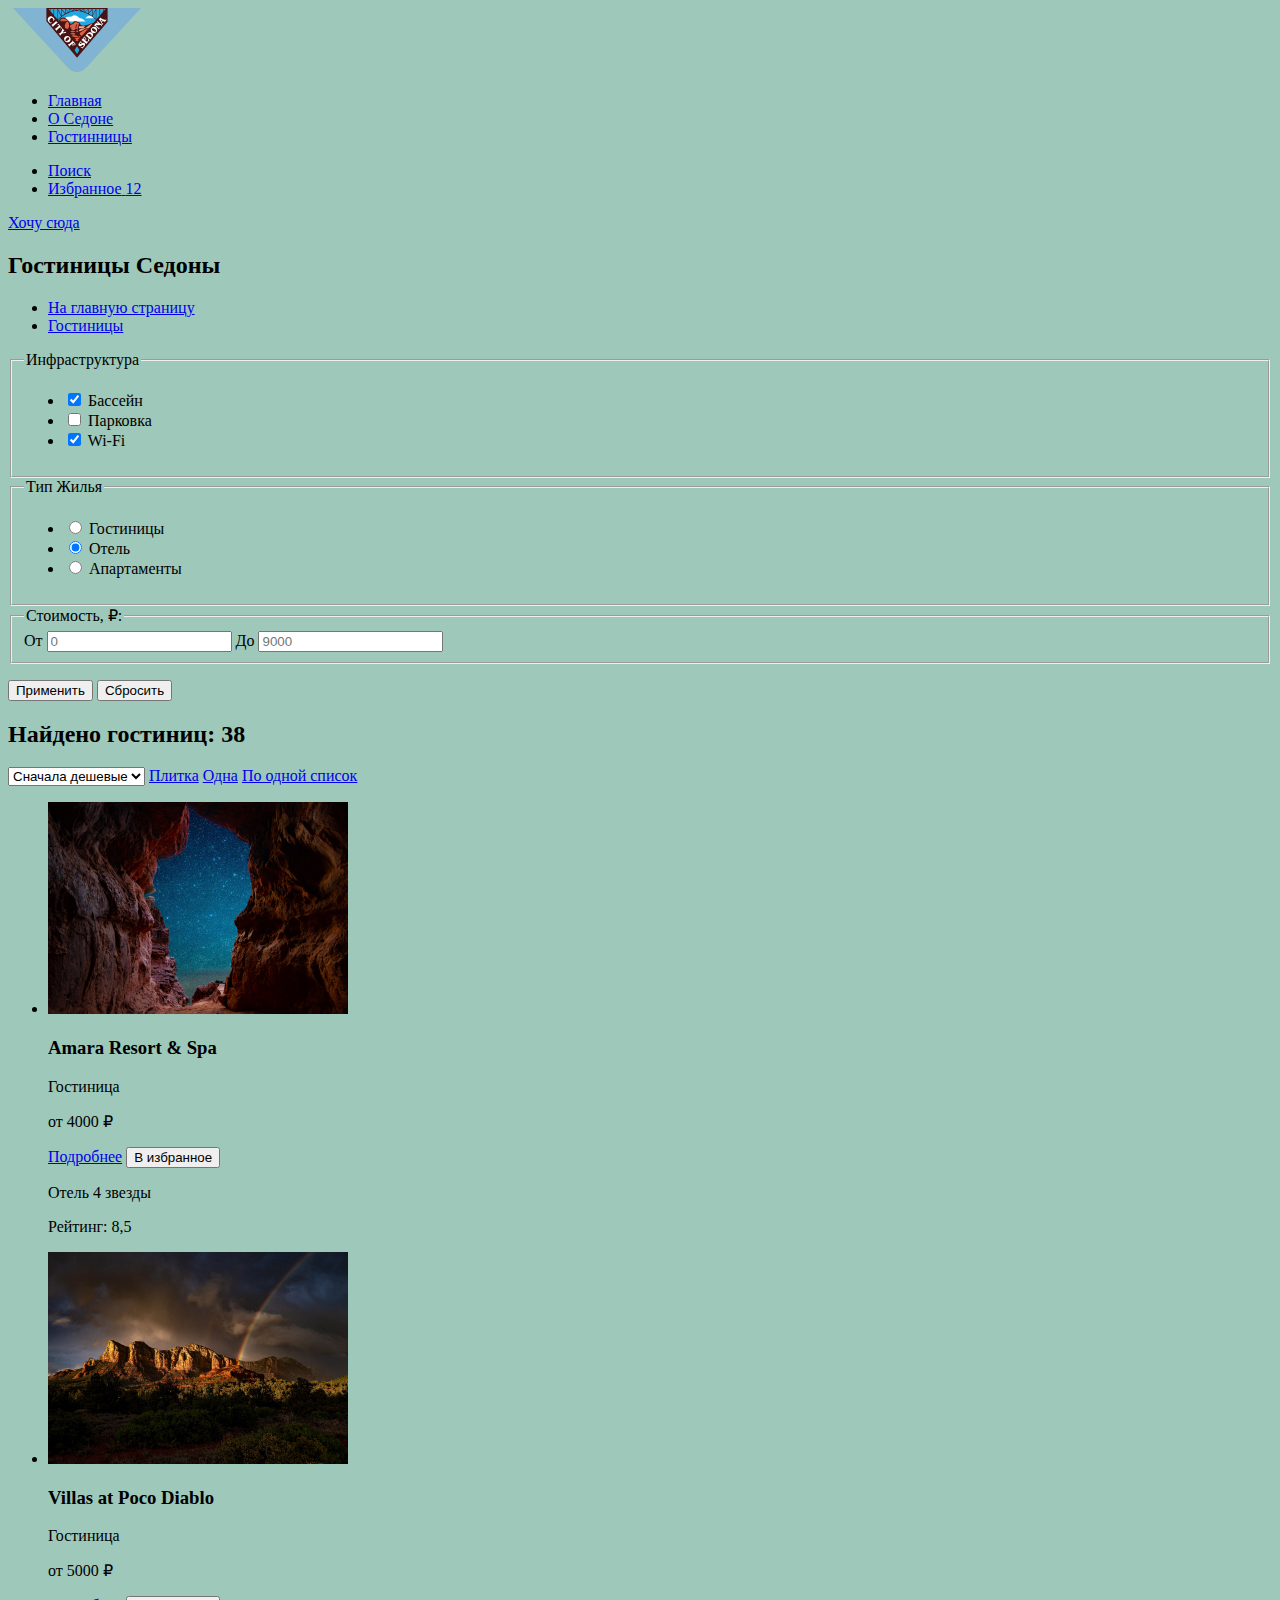
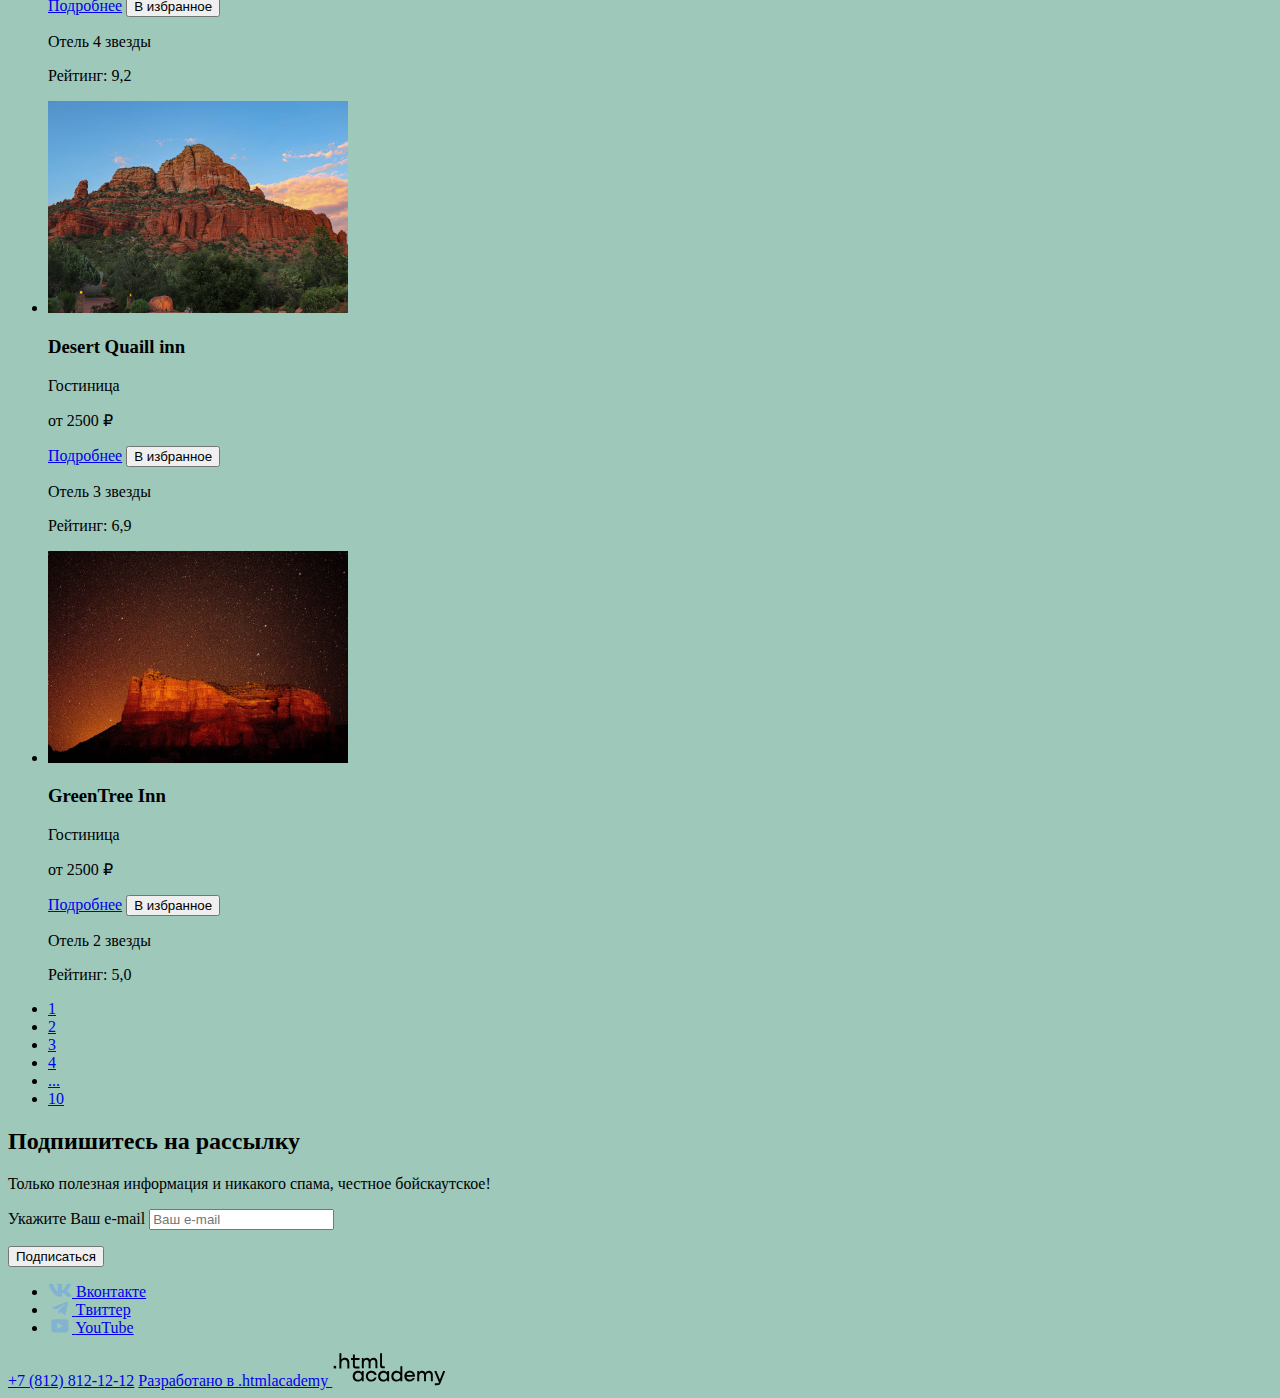
==== catalog.html @ 0ad119b2 "Add files via upload" ====
<!DOCTYPE html>
<html lang="en">
  <head>
    <meta charset="UTF-8">
    <link href="style/style.css" rel="stylesheet">
    <meta name="viewport" content="width=device-width, initial-scale=1.0">
    <title>Catalog</title>
  </head>
  <body>
    <!-- шапка -->
    <header class="page-header" data-test="header">
      <nav class="navigation">
        <a class="navigation-logo" href="index.html" aria-current="page">
          <img class="page-header-logo" src="images for sedona\catalog\logo.svg" width="138" height="64"
            alt="Логотип города Седона.">
        </a>
        <ul class="navigation-list">
          <li class="navigation-item">
            <a class="navigation-link navigation-link-current" href="#">Главная</a>
          </li>
          <li class="navigation-item">
            <a class="navigation-link" href="#">О Седоне</a>
          </li>
          <li class="navigation-item">
            <a class="navigation-link" href="#">Гостинницы</a>
          </li>
        </ul>
        <ul class="navigation-user">
          <li class="navigation-user-item">
            <a class="navigation-user-link navigation-user-link-search" href="#">
              <span class="visually-hidden">Поиск</span>
            </a>
          </li>
          <li class="navigation-user-item">
            <a class="navigation-user-link navigation-user-link-favorite" href="#">
              <span class="visually-hidden">Избранное</span>
              <span class="notification-number">12</span>
            </a>
          </li>
        </ul>
      </nav>
      <a class="header-button" href="#search">Хочу сюда</a>
    </header>
    <!-- основной контент -->
    <main>
      <!-- <section class="hotels-filter" data-test="hotels-filter"> -->
      <h2 class="inner-title">Гостиницы Седоны</h1>
        <ul class="breadcrumbs-list">
          <li class="breadcrumbs-item">
            <a class="breadcrumbs-link" href="index.html">На главную страницу</a>
          </li>
          <li>
            <a class="breadcrumbs-item" href="#">Гостиницы</a>
          </li>
        </ul>

        <fieldset class="hotels-filter-group">
          <legend class="hotels-filter-title">Инфраструктура</legend>
          <ul class="hotels-filter-list">
            <li class="hotels-filter-item">
              <label class="control">
                <input class="control-input" type="checkbox" name="infrastructure-inner" checked>

                Бассейн
              </label>
            </li>
            <li class="hotels-filter-item">
              <label class="control">
                <input class="control-input" type="checkbox" name="pool-inner" сhecked>

                Парковка
              </label>
            </li>
            <li class="hotels-filter-item">
              <label class="control">
                <input class="control-input" type="checkbox" name="parking-inner" checked>
                Wi-Fi
            </li>
          </ul>
        </fieldset>

        <fieldset class="housing-filter-group">
          <legend class="housing-filter-title">Тип Жилья</legend>
          <ul class="housing-filter-list">
            <li class="housing-filter-item">
              <label class="control">
                <input class="control-input" type="radio" name="product-group" value="0">

                Гостиницы
              </label>
            </li>
            <li class="housing-filter-item">
              <label class="control">
                <input class="control-input" type="radio" name="product-group" value="0" checked>

                Отель
              </label>
            </li>
            <li class="housing-filter-item">
              <label class="control">
                <input class="control-input" type="radio" name="product-group" value="0">

                Апартаменты
              </label>
            </li>
          </ul>
        </fieldset>
        <fieldset class="price-filter-group">
          <legend class="price-filter-title">Стоимость, ₽:</legend>
          <label class="visually-hidden" for="for-user">От</label>
          <input type="text" id="from-price" name="from-price" placeholder="0">
          <label class="visually-hidden" for="for-user">До</label>
          <input type="text" id="before-price" name="befpre-price" placeholder="9000">
        </fieldset>
        </p>
        <button class="subscribe-button" type="submit">Применить</button>
        <button class="subscribe-button" type="submit">Сбросить</button>
        </section>

        <section class="catalog" data-test="catalog">
          <h2 class="catalog-title">Найдено гостиниц: 38</h2>
          <form>
            <label for="catalog-select"></label>
            <select class="catalog-select" id="catalog-select">
              <option value="0">Сначала дешевые</option>
              <option value="0">Дорогие</option>
              <option value="0">Популярное</option>
            </select>
            <a class="catalog-view catalog-view-selected" href="#">Плитка</a>
            <a class="catalog-view catalog-view-selected" href="#">Одна</a>
            <a class="catalog-view catalog-view-selected" href="#">По одной список</a>
          </form>
          <ul class="catalog-list">
            <li class="catalog-item">
              <img class="catalog-card-amara-img" width="300" height="212" src="images for sedona\catalog\hotel-1.jpg"
                alt="Гостиницы Амара Резорт и Спа">
              <h3 class="catalog-title-link" href="#">Amara Resort & Spa</h3>
              <p class="catalog-description">Гостиницa</p>
              <p>от 4000 ₽</p>
              <a class="more-details" href="#">Подробнее</a>
              <button class="favorites">В избранное</button>
            </li>
            <p class="four-stars">
              <span class="visually-hidden">Отель 4 звезды</span>
            </p>
            <p>Рейтинг: 8,5</p>
          </ul>
        </section>

        <ul class="catalog-list">
          <li class="catalog-item">
            <img class="catalog-card-amara-img" width="300" height="212" src="images for sedona\catalog\hotel-2.jpg"
              alt="Гостиницa Вилла Поко Диабло">
            <h3 class="catalog-title-link" href="#">Villas at Poco Diablo</h3>
            <p class="catalog-description">Гостиницa</p>
            <p>от 5000 ₽</p>
            <a class="more-details" href="#">Подробнее</a>
            <button class="favorites">В избранное</button>
          </li>
          <p class="four-stars">
            <span class="visually-hidden">Отель 4 звезды</span>
          </p>
          <p>Рейтинг: 9,2</p>
        </ul>

        <ul class="catalog-list">
          <li class="catalog-item">
            <img class="catalog-card-amara-img" width="300" height="212" src="images for sedona\catalog\hotel-3.jpg"
              alt="Гостиницa Дэзерт Куал Инн">
            <h3 class="catalog-title-link" href="#">Desert Quaill inn</h3>
            <p class="catalog-description">Гостиницa</p>
            <p>от 2500 ₽</p>
            <a class="more-details" href="#">Подробнее</a>
            <button class="favorites">В избранное</button>
          </li>
          <p class="four-stars">
            <span class="visually-hidden">Отель 3 звезды</span>
          </p>
          <p>Рейтинг: 6,9</p>
        </ul>

        <ul class="catalog-list">
          <li class="catalog-item">
            <img class="catalog-card-amara-img" width="300" height="212" src="images for sedona\catalog\hotel-4.jpg"
              alt="Гостиницa Гринтри Инн">
            <h3 class="catalog-title-link" href="#">GreenTree Inn</h3>
            <p class="catalog-description">Гостиницa</p>
            <p>от 2500 ₽</p>
            <a class="more-details" href="#">Подробнее</a>
            <button class="favorites">В избранное</button>
          </li>
          <p class="four-stars">
            <span class="visually-hidden">Отель 2 звезды</span>
          </p>
          <p>Рейтинг: 5,0</p>
        </ul>
        <!-- пагинация -->
        <ul class="pagination" data-test="pagination">
          <li class="pagination-item">
            <a class="pagination-link pagination-current" href="#">1</a>
          </li>
          <li class="pagination-item">
            <a class="pagination-link" href="#">2</a>
          </li>
          <li class="pagination-item">
            <a class="pagination-link" href="#">3</a>
          </li>
          <li class="pagination-item">
            <a class="pagination-link" href="#">4</a>
          </li>
          <li class="pagination-item">
            <a class="pagination-link" href="#">...</a>
          </li>
          <li class="pagination-item">
            <a class="pagination-link" href="#">10</a>
          </li>
        </ul>
        </section>

        <section class="subscribe" data-test="subscribe">
          <h2 class="subscribe-title">Подпишитесь на рассылку</h2>
          <p class="subscribe-description">Только полезная информация и никакого спама,
            честное бойскаутское!</p>
          <form class="subscribe-form" action="https://htmlacademy.ru/" method="post">
            <p class="subscribe-form-name">
              <label class="visually-hidden" for="for-user">Укажите Ваш e-mail</label>
              <input type="text" id="user-email" name="user-email" placeholder="Ваш e-mail">
            </p>
            <button class="subscribe-button" type="submit">Подписаться</button>
          </form>
        </section>

    </main>
    <!-- футер подвал -->
    <footer class="page-footer" data-test="footer">
      <ul class="footer-social-list">
        <li class="footer-social-item">
          <a class="footer-social-link" href="https://vk.com/htmlacademy">
            <img class="footer-logo-link-vk" src="images for sedona\catalog\vk.svg" width="24" height="14"
              alt="логотип Вконтакте">
            <span class="visually-hidden">Вконтакте</span>
          </a>
        </li>
        <li class="footer-social-item">
          <a class="footer-social-link" href="https://twitter.com/htmlacademy">
            <img class="footer-logo-link-twitter" src="images for sedona\catalog\twitter.svg" width="24" height="14"
              alt="Логитип Твиттер">
            <span class="visually-hidden">Tвиттер</span>
          </a>
        </li>
        <li class="footer-social-item">
          <a class="footer-social-link" href="https://www.youtube.com/channel/UChUxTMjJGo-JDRY8pNTGL2g">
            <img class="footer-logo-link-youtube" src="images for sedona\catalog\youtube.svg" width="24" height="14"
              alt="Логотип Youtube">
            <span class="visually-hidden">YouTube</span>
          </a>
        </li>
      </ul>
      <a class="footer-phone" href="tel:+78128121212">+7 (812) 812-12-12</a>
      <a class="copyright" href="https://htmlacademy.ru/">Разработано в .htmlacademy
        <img class="footer-logo-link-academy" src="images for sedona\HTML Academy.svg" width="115" height="33"
          alt="Лого html Academy">
      </a>
    </footer>

  </body>

</html>
---- style/style.css ----
.hero-main-picture {
  background-image: url("../images for sedona/welcome.jpg");
  width: 1200px;
  height: 485px;

}

 /* .hero-logo {
  top: -100px;
  right: 200px;
} */

body {
   background-color: rgb(157, 200, 186);
}
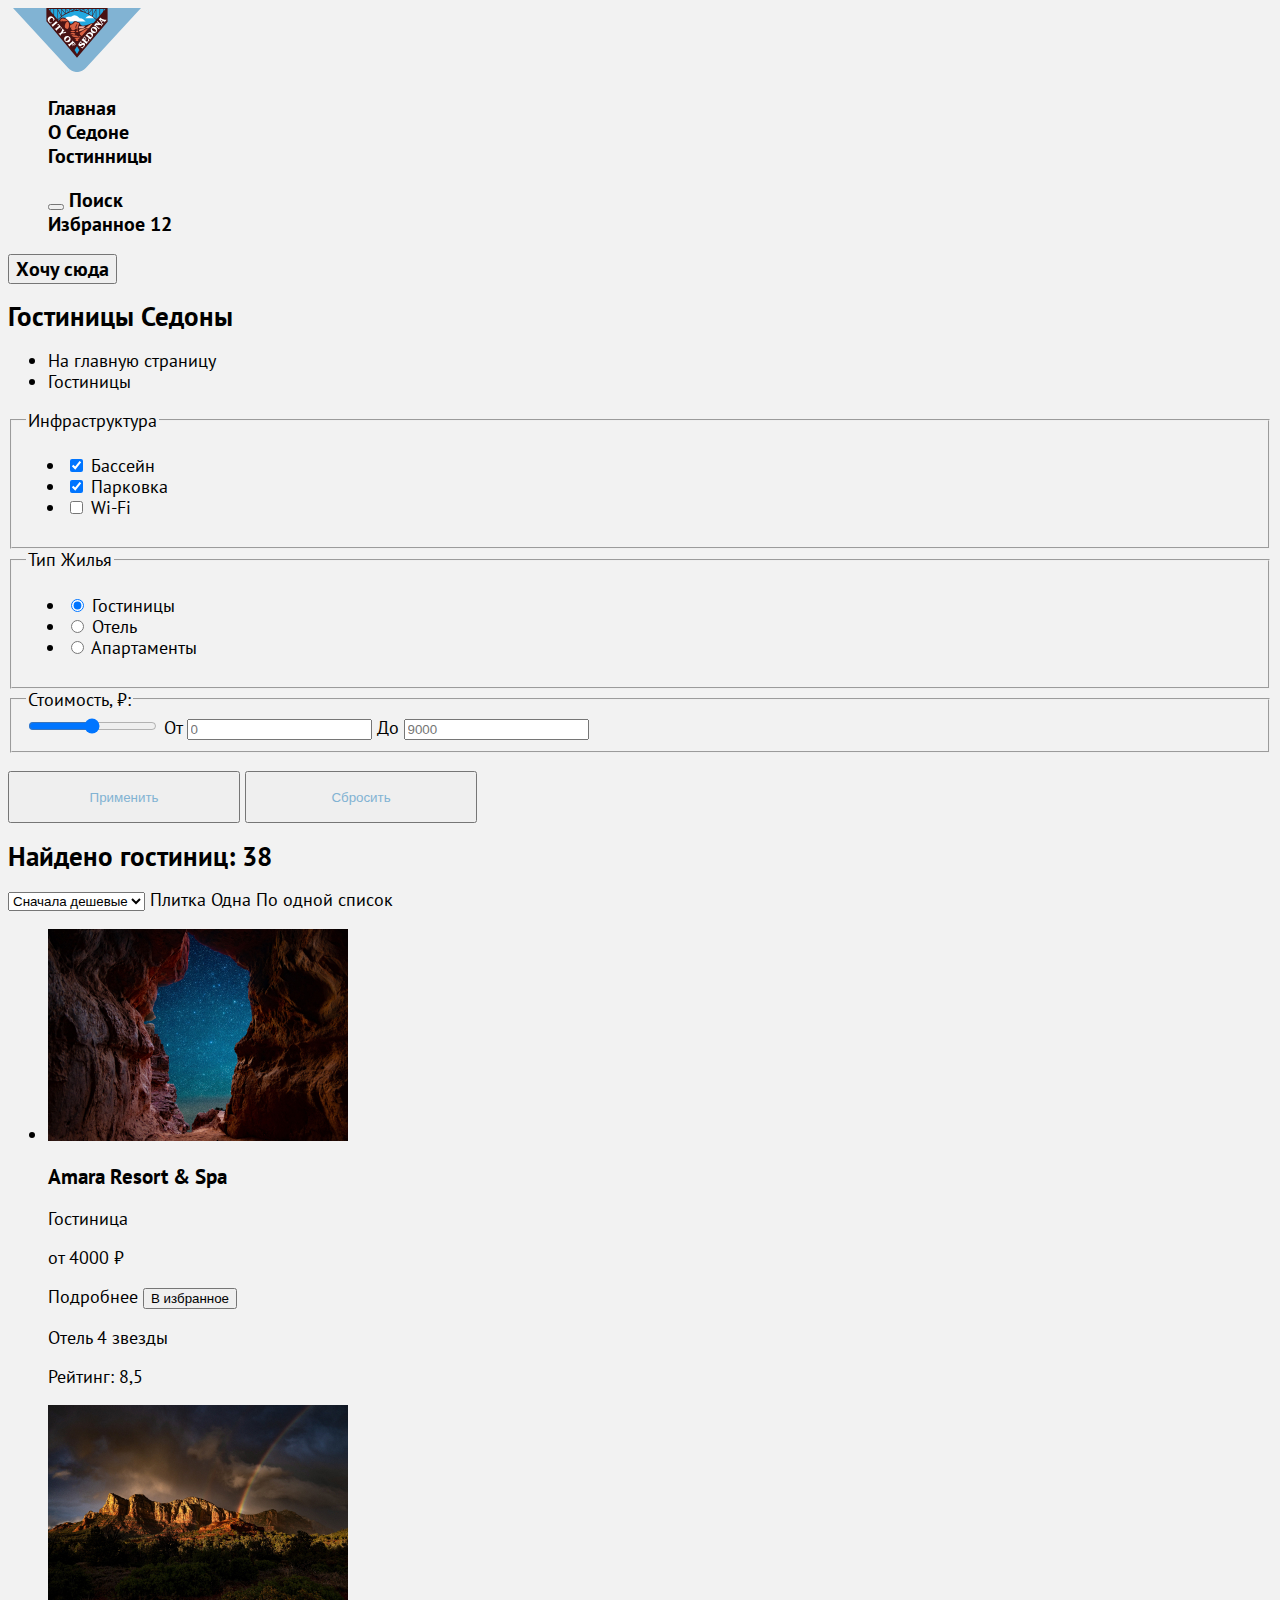
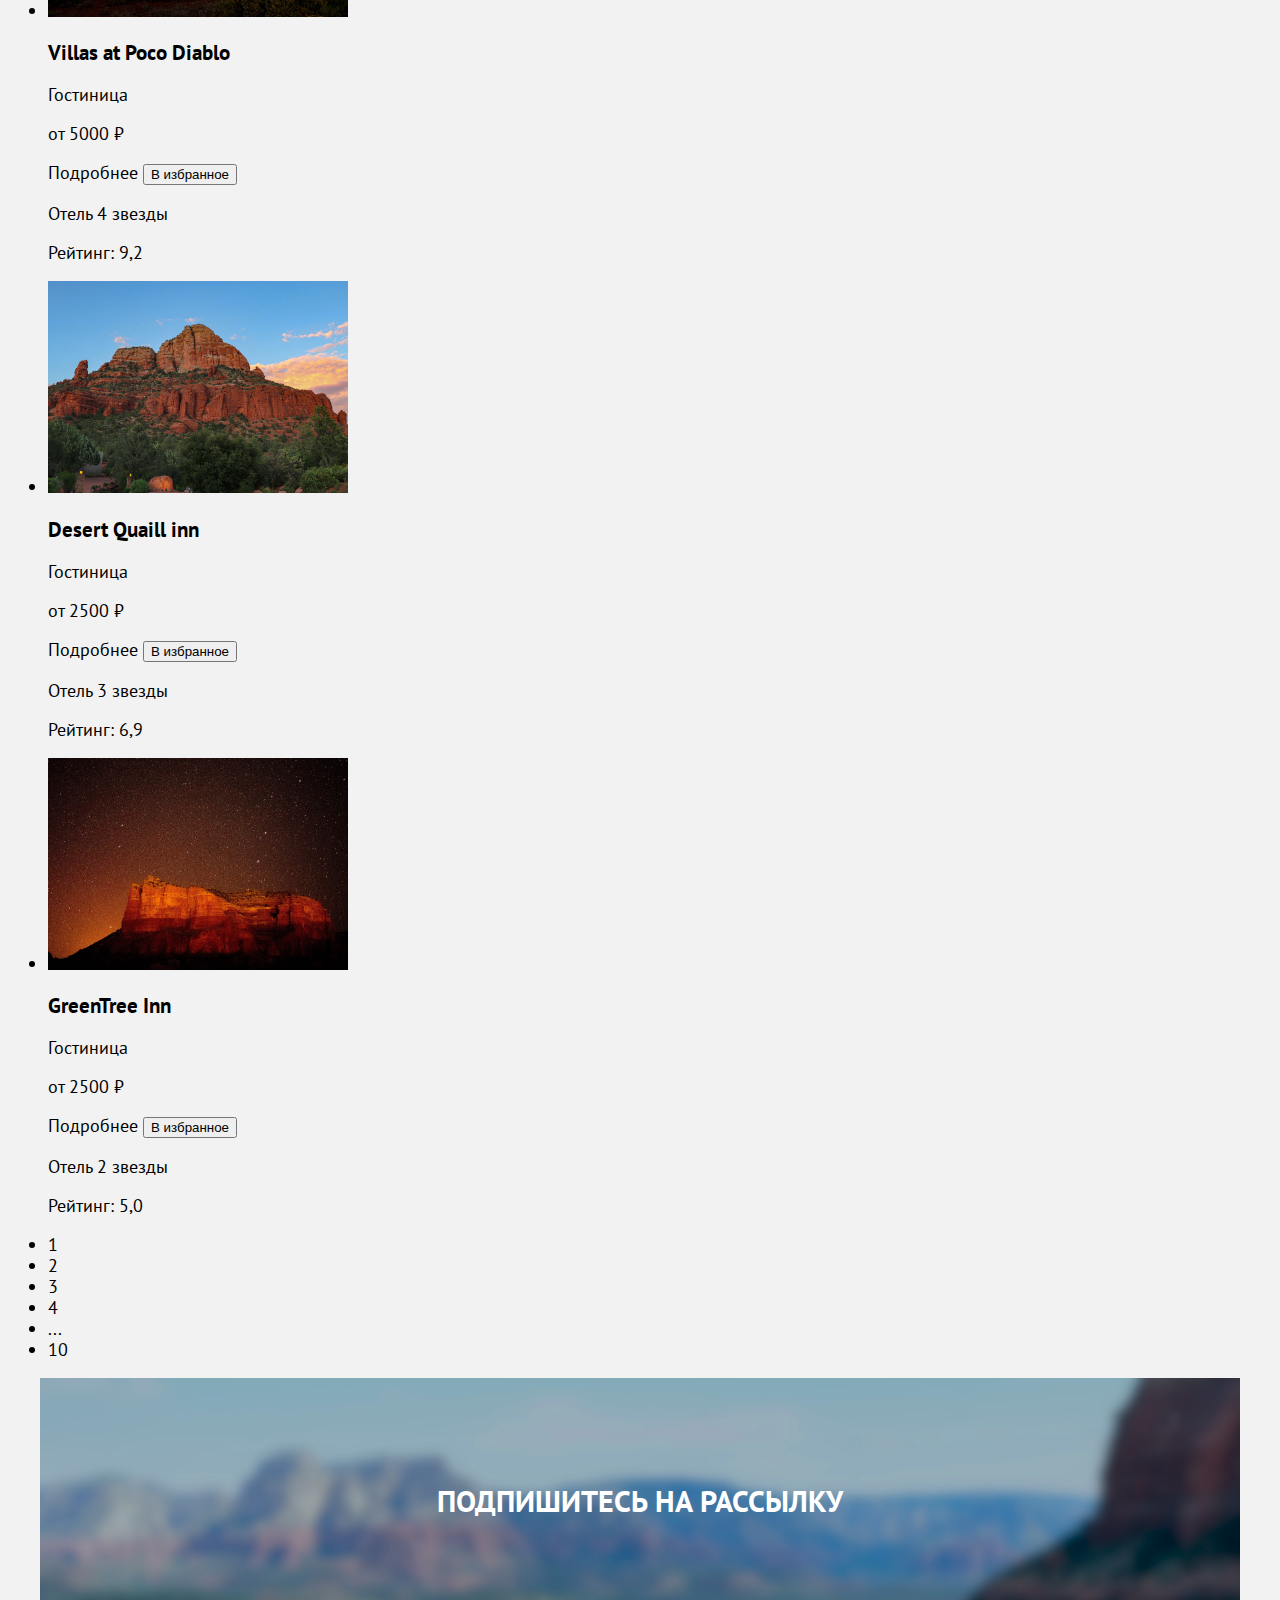
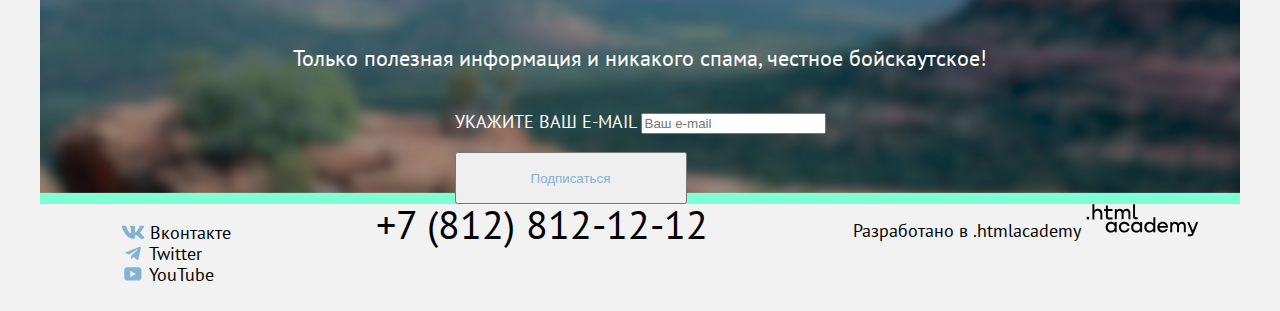
==== commit e16ac728: "add normalize\исправляет названия изображений" ====
--- a/catalog.html
+++ b/catalog.html
@@ -11,7 +11,7 @@
     <header class="page-header" data-test="header">
       <nav class="navigation">
         <a class="navigation-logo" href="index.html" aria-current="page">
-          <img class="page-header-logo" src="images for sedona\catalog\logo.svg" width="138" height="64"
+          <img class="page-header-logo" src="images\catalog\logo.svg" width="138" height="64"
             alt="Логотип города Седона.">
         </a>
         <ul class="navigation-list">
@@ -27,7 +27,7 @@
         </ul>
         <ul class="navigation-user">
           <li class="navigation-user-item">
-            <a class="navigation-user-link navigation-user-link-search" href="#">
+            <button class="navigation-user-link navigation-user-link-search" href="#"></button>
               <span class="visually-hidden">Поиск</span>
             </a>
           </li>
@@ -39,7 +39,7 @@
           </li>
         </ul>
       </nav>
-      <a class="header-button" href="#search">Хочу сюда</a>
+      <button class="header-button" href="#search">Хочу сюда</button>
     </header>
     <!-- основной контент -->
     <main>
@@ -66,14 +66,14 @@
             </li>
             <li class="hotels-filter-item">
               <label class="control">
-                <input class="control-input" type="checkbox" name="pool-inner" сhecked>
+                <input class="control-input" type="checkbox" name="pool-inner" checked>
 
                 Парковка
               </label>
             </li>
             <li class="hotels-filter-item">
               <label class="control">
-                <input class="control-input" type="checkbox" name="parking-inner" checked>
+                <input class="control-input" type="checkbox" name="parking-inner">
                 Wi-Fi
             </li>
           </ul>
@@ -84,58 +84,60 @@
           <ul class="housing-filter-list">
             <li class="housing-filter-item">
               <label class="control">
-                <input class="control-input" type="radio" name="product-group" value="0">
+                <input class="control-input" type="radio" name="product-group" value="type of housing"checked>
 
                 Гостиницы
               </label>
             </li>
             <li class="housing-filter-item">
               <label class="control">
-                <input class="control-input" type="radio" name="product-group" value="0" checked>
+                <input class="control-input" type="radio" name="product-group" value="inn">
 
                 Отель
               </label>
             </li>
             <li class="housing-filter-item">
               <label class="control">
-                <input class="control-input" type="radio" name="product-group" value="0">
+                <input class="control-input" type="radio" name="product-group" value="hotel">
 
                 Апартаменты
               </label>
             </li>
           </ul>
         </fieldset>
-        <fieldset class="price-filter-group">
-          <legend class="price-filter-title">Стоимость, ₽:</legend>
-          <label class="visually-hidden" for="for-user">От</label>
-          <input type="text" id="from-price" name="from-price" placeholder="0">
-          <label class="visually-hidden" for="for-user">До</label>
-          <input type="text" id="before-price" name="befpre-price" placeholder="9000">
-        </fieldset>
+          <fieldset class="price-filter-group">
+            <legend class="price-filter-title">Стоимость, ₽:</legend>
+            <input type="range" min="0" max="9000" step="1">
+            <label class="visually-hidden" for="for-user">От</label>
+            <input type="text" id="from-price" name="from-price" placeholder="0">
+            <label class="visually-hidden" for="for-user">До</label>
+            <input type="text" id="before-price" name="befpre-price" placeholder="9000">
+          </fieldset>
+
         </p>
         <button class="subscribe-button" type="submit">Применить</button>
         <button class="subscribe-button" type="submit">Сбросить</button>
         </section>
 
-        <section class="catalog" data-test="catalog">
-          <h2 class="catalog-title">Найдено гостиниц: 38</h2>
+        <section class="catalog-card" data-test="catalog-card">
+          <h2 class="catalog-card-title">Найдено гостиниц: 38</h2>
           <form>
-            <label for="catalog-select"></label>
-            <select class="catalog-select" id="catalog-select">
+            <label for="catalog-card-select"></label>
+            <select class="catalog-card-select" id="catalog-card-select">
               <option value="0">Сначала дешевые</option>
               <option value="0">Дорогие</option>
               <option value="0">Популярное</option>
             </select>
-            <a class="catalog-view catalog-view-selected" href="#">Плитка</a>
-            <a class="catalog-view catalog-view-selected" href="#">Одна</a>
-            <a class="catalog-view catalog-view-selected" href="#">По одной список</a>
+            <a class="catalog-card-view catalog-card-view-selected" href="#">Плитка</a>
+            <a class="catalog-card-view catalog-card-view-selected" href="#">Одна</a>
+            <a class="catalog-card-view catalog-card-view-selected" href="#">По одной список</a>
           </form>
-          <ul class="catalog-list">
-            <li class="catalog-item">
-              <img class="catalog-card-amara-img" width="300" height="212" src="images for sedona\catalog\hotel-1.jpg"
+          <ul class="catalog-card-list">
+            <li class="catalog-card-item">
+              <img class="catalog-card-amara-img" width="300" height="212" src="images\catalog\hotel_amara.jpg"
                 alt="Гостиницы Амара Резорт и Спа">
-              <h3 class="catalog-title-link" href="#">Amara Resort & Spa</h3>
-              <p class="catalog-description">Гостиницa</p>
+              <h3 class="catalog-card-title-link" href="#">Amara Resort & Spa</h3>
+              <p class="catalog-card-description">Гостиницa</p>
               <p>от 4000 ₽</p>
               <a class="more-details" href="#">Подробнее</a>
               <button class="favorites">В избранное</button>
@@ -147,9 +149,9 @@
           </ul>
         </section>
 
-        <ul class="catalog-list">
-          <li class="catalog-item">
-            <img class="catalog-card-amara-img" width="300" height="212" src="images for sedona\catalog\hotel-2.jpg"
+        <ul class="catalog-card-list">
+          <li class="catalog-card-item">
+            <img class="catalog-card-amara-img" width="300" height="212" src="images\catalog\villa_poco_diablo.jpg"
               alt="Гостиницa Вилла Поко Диабло">
             <h3 class="catalog-title-link" href="#">Villas at Poco Diablo</h3>
             <p class="catalog-description">Гостиницa</p>
@@ -163,12 +165,12 @@
           <p>Рейтинг: 9,2</p>
         </ul>
 
-        <ul class="catalog-list">
-          <li class="catalog-item">
-            <img class="catalog-card-amara-img" width="300" height="212" src="images for sedona\catalog\hotel-3.jpg"
+        <ul class="catalog-card-list">
+          <li class="catalog-card-item">
+            <img class="catalog-card-amara-img" width="300" height="212" src="images\catalog\hotel_desert.jpg"
               alt="Гостиницa Дэзерт Куал Инн">
-            <h3 class="catalog-title-link" href="#">Desert Quaill inn</h3>
-            <p class="catalog-description">Гостиницa</p>
+            <h3 class="catalog-card-title-link" href="#">Desert Quaill inn</h3>
+            <p class="catalog-card-description">Гостиницa</p>
             <p>от 2500 ₽</p>
             <a class="more-details" href="#">Подробнее</a>
             <button class="favorites">В избранное</button>
@@ -179,12 +181,12 @@
           <p>Рейтинг: 6,9</p>
         </ul>
 
-        <ul class="catalog-list">
-          <li class="catalog-item">
-            <img class="catalog-card-amara-img" width="300" height="212" src="images for sedona\catalog\hotel-4.jpg"
+        <ul class="catalog-card-list">
+          <li class="catalog-card-item">
+            <img class="catalog-card-amara-img" width="300" height="212" src="images\catalog\hotel_greentree.jpg"
               alt="Гостиницa Гринтри Инн">
-            <h3 class="catalog-title-link" href="#">GreenTree Inn</h3>
-            <p class="catalog-description">Гостиницa</p>
+            <h3 class="catalog-card-title-link" href="#">GreenTree Inn</h3>
+            <p class="catalog--card-description">Гостиницa</p>
             <p>от 2500 ₽</p>
             <a class="more-details" href="#">Подробнее</a>
             <button class="favorites">В избранное</button>
@@ -236,21 +238,21 @@
       <ul class="footer-social-list">
         <li class="footer-social-item">
           <a class="footer-social-link" href="https://vk.com/htmlacademy">
-            <img class="footer-logo-link-vk" src="images for sedona\catalog\vk.svg" width="24" height="14"
+            <img class="footer-logo-link-vk" src="images\catalog\vk.svg" width="24" height="14"
               alt="логотип Вконтакте">
             <span class="visually-hidden">Вконтакте</span>
           </a>
         </li>
         <li class="footer-social-item">
           <a class="footer-social-link" href="https://twitter.com/htmlacademy">
-            <img class="footer-logo-link-twitter" src="images for sedona\catalog\twitter.svg" width="24" height="14"
-              alt="Логитип Твиттер">
-            <span class="visually-hidden">Tвиттер</span>
+            <img class="footer-logo-link-twitter" src="images\catalog\twitter.svg" width="24" height="14"
+              alt="Логитип Twitter">
+            <span class="visually-hidden">Twitter</span>
           </a>
         </li>
         <li class="footer-social-item">
           <a class="footer-social-link" href="https://www.youtube.com/channel/UChUxTMjJGo-JDRY8pNTGL2g">
-            <img class="footer-logo-link-youtube" src="images for sedona\catalog\youtube.svg" width="24" height="14"
+            <img class="footer-logo-link-youtube" src="images\catalog\youtube.svg" width="24" height="14"
               alt="Логотип Youtube">
             <span class="visually-hidden">YouTube</span>
           </a>
@@ -258,7 +260,7 @@
       </ul>
       <a class="footer-phone" href="tel:+78128121212">+7 (812) 812-12-12</a>
       <a class="copyright" href="https://htmlacademy.ru/">Разработано в .htmlacademy
-        <img class="footer-logo-link-academy" src="images for sedona\HTML Academy.svg" width="115" height="33"
+        <img class="footer-logo-link-academy" src="images\html_academy.svg" width="115" height="33"
           alt="Лого html Academy">
       </a>
     </footer>
--- a/style/style.css
+++ b/style/style.css
@@ -1,15 +1,344 @@
+@font-face {
+  font-family:  "PT Sans";
+  font-style: normal;
+  font-weight: 400;
+  src: url("../fonts/ptsans-400.woff2") format("woff2");
+  font-display: swap;
+}
+@font-face {
+  font-family:  "PT Sans";
+  font-style: normal;
+  font-weight: 700;
+  src: url("../fonts/ptsans-700.woff2")format("woff2");
+  font-display: swap;
+}
+
+body {
+  font-size: 18px;
+  line-height: 21px;
+  font-weight: 400px;
+  font-style: normal;
+  font-family: "PT Sans", sans-serif;
+  color: #000000;
+  background-color: #f2f2f2;
+
+}
+
+a {
+  text-decoration: none;
+  color: inherit;
+}
+
+.navigation-link,
+.navigation-link-current,
+.navigation-user-link,
+.navigation-user-link-favorite,
+.navigation-user-item,
+.header-button {
+  font-family: "PT Sans", sans-serif;
+  line-height: 24px;
+  font-weight: 700;
+  font-size: 20px;
+  text-decoration: none;
+}
+
+.navigation-list a:hover,
+.navigation-item a:focus,
+.navigation-user a:hover,
+.navigation-user-item a:focus {
+  background-color: #756157;
+}
+
+.navigation ul li {
+  list-style: none;
+}
+
+.navigation-list a,
+.navigation-item a {
+  color: #000000;
+}
+
+
+
+.page-header {
+  min-width: 1200px;
+  min-height: 64px;
+}
+.navigation {
+
+}
+.navigation-logo {
+}
+.page-header-logo {
+}
+.navigation-list {
+  font-size: 20px;
+  line-height: 24px;
+}
+.navigation-item {
+}
+.navigation-link {
+
+}
+.navigation-link-current {
+}
+.navigation-user {
+}
+.navigation-user-item {
+}
+.navigation-user-link {
+}
+.navigation-user-link-search {
+}
+.visually-hidden {
+}
+.navigation-user-link-favorite {
+}
+.notification-number {
+}
+.header-button {
+}
+.main-index {
+}
+.hero {
+  text-align: center;
+}
+.hero-logo {
+}
 .hero-main-picture {
-  background-image: url("../images for sedona/welcome.jpg");
+  background-image: url("../images/divider.png"), url("../images/welcome.jpg");
+  min-width: 1200px;
+  min-height: 485px;
+  background-repeat: no-repeat;
+  background-position: left bottom, left top;
+}
+.advantages {
+text-align: center;
+}
+
+
+.lead {
+  text-align: center;
+  font-size: 30px;
+  font-weight: 700;
+  line-height: 36px;
+  min-width: 620px;
+  min-height: 72px;
+  text-transform: uppercase;
+}
+.lead-description {
+  line-height: 26px;
+  text-align: center;
+  font-size: 22px;
+}
+
+
+
+.advantages-list {
+  display: flex;
+  flex-direction: row;
+  flex-wrap: wrap;
+  justify-content: space-around;
+  list-style: none;
+}
+
+.advantages-item {
+}
+
+.advantages-light {
+  background-color: rgba(131, 179, 211, 0.12);
+  display: row;
+  align-items: center;
+  text-align: center;
+  min-width: 400px;
+  min-height: 385px;
+}
+
+.advantages-dark-accent {
+  background-color: rgba(131, 179, 211, 0.20);
+  display: row;
+  align-items: center;
+  text-align: center;
+  min-width: 400px;
+  min-height: 385px;
+}
+.advantages-light-second  {
+  background-color: rgba(131, 179, 211, 0.20);
+  display: row;
+  align-items: center;
+  text-align: center;
+  width: 400px;
+  min-height: 385px;
+}
+
+.advantages-item-wide {
+  display: inline-flex;
+  align-items: center;
+  text-align: center;
+  background-color: #82B3D3;
+  width: auto;
+  height: auto;
+}
+
+.advantages-title {
+  font-size: 24px;
+  line-height: 28px;
+  color: white;
+  font-weight: 700;
+  text-align: center;
+  text-transform: uppercase;
+}
+ .advantages-description {
+  color: white;
+  text-align: center;
+  text-decoration: none;
+  line-height: 21px;
+}
+
+.advantages-title-cube{
+  color: #000000;
+}
+.advantages-description-cube {
+  color: #000000;
+}
+
+.advantages-image {
+}
+
+.infrastructure {
+  text-align: center;
+
+  /* list-style: none; */
+}
+.infrastructure-lead {
+  line-height: 36px;
+  font-weight: 700;
+  font-size: 30px;
+  text-transform: uppercase;
+}
+
+.infrastructure-lead-description {
+  line-height: 26px;
+  font-size: 22px;
+}
+.infrastructure-list {
+  display: flex;
+  flex-direction: row;
+  flex-wrap: wrap;
+  justify-content: space-around;
+  list-style: none;
+}
+.infrastructure-item {
+  background-color: rgba(131, 179, 211, 0.12);
+  display: row;
+  align-items: center;
+  text-align: center;
+  width: 400px;
+  min-height: 385px;
+}
+.infrastructure-title {
+  line-height: 28px;
+  font-weight: 700;
+  font-size: 24px;
+  text-transform: uppercase;
+
+}
+.infrastructure-description {
+  /* font-size: 18px; */
+  /* line-height: 21px; */
+}
+
+.search {
+  text-align: center;
+}
+.search-title {
+  text-transform: uppercase;
+  line-height: 36px;
+  font-size: 30px;
+}
+.search-description {
+  font-size: 22px;
+  line-height: 26px;
+}
+.search-button {
+  font-family: "PT Sans";
+  font-weight: 700;
+  font-size: 20px;
+  line-height: 36px;
+  min-width: 376px;
+  min-height: 52px;
+  border-radius: 4px;
+  color: #756157;
+  text-transform: uppercase;
+}
+.subscribe {
+  background-image:  url("../images/catalog/Subscribe_1_page_blur.png");
+  background-repeat: no-repeat;
+  background-color: aquamarine;
+  text-transform: uppercase;
+  color: white;
+  margin: 0 auto;
   width: 1200px;
-  height: 485px;
-
-}
-
- /* .hero-logo {
-  top: -100px;
-  right: 200px;
-} */
-
-body {
-   background-color: rgb(157, 200, 186);
-}
+  min-height: 415px;
+  font-family: inherit;
+  display: flex;
+  flex-direction: column;
+  align-items: center;
+  justify-content: space-between;
+}
+.subscribe-title {
+  padding: 80px;
+  line-height: 36px;
+  font-weight: 700;
+  font-size: 30px;
+}
+
+.subscribe-description {
+  text-transform: none;
+  line-height: 26px;
+  font-weight: 400;
+  font-size: 22px;
+}
+.subscribe-form {
+
+}
+.subscribe-form-name {
+}
+.subscribe-button {
+  min-width: 232px;
+  min-height: 52px;
+  color: #82B3D3;
+}
+
+.subscribe-blur{
+}
+
+.page-footer {
+  display: flex;
+  flex-direction: row;
+  justify-content: space-around;
+  flex-wrap: wrap;
+}
+
+
+.footer-social-list {
+  list-style: none;
+}
+.footer-social-item {
+}
+.footer-social-link {
+}
+.footer-logo-link-vk {
+}
+.footer-logo-link-twitter {
+}
+.footer-logo-link-youtube {
+}
+.footer-phone {
+  font-size: 40px;
+  line-height: 40px;
+}
+.copyright {
+}
+.footer-logo-link-academy {
+}
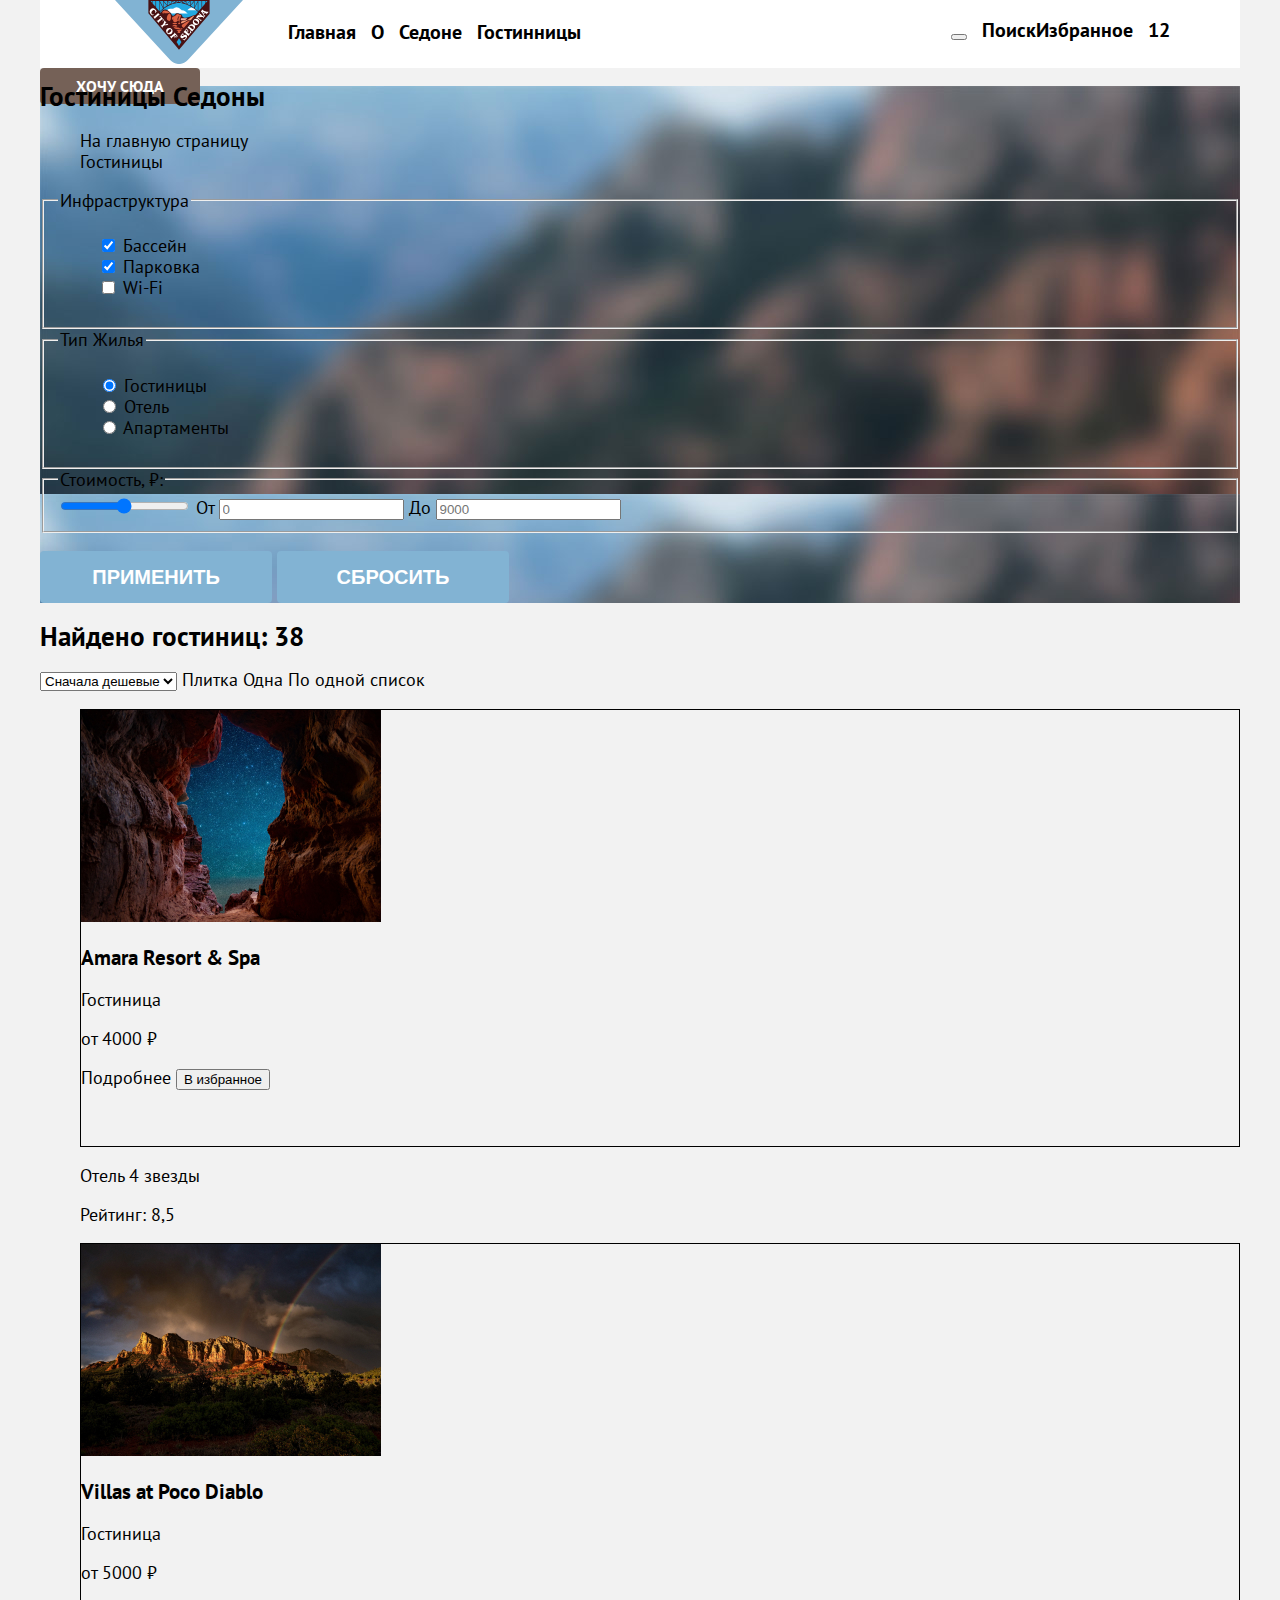
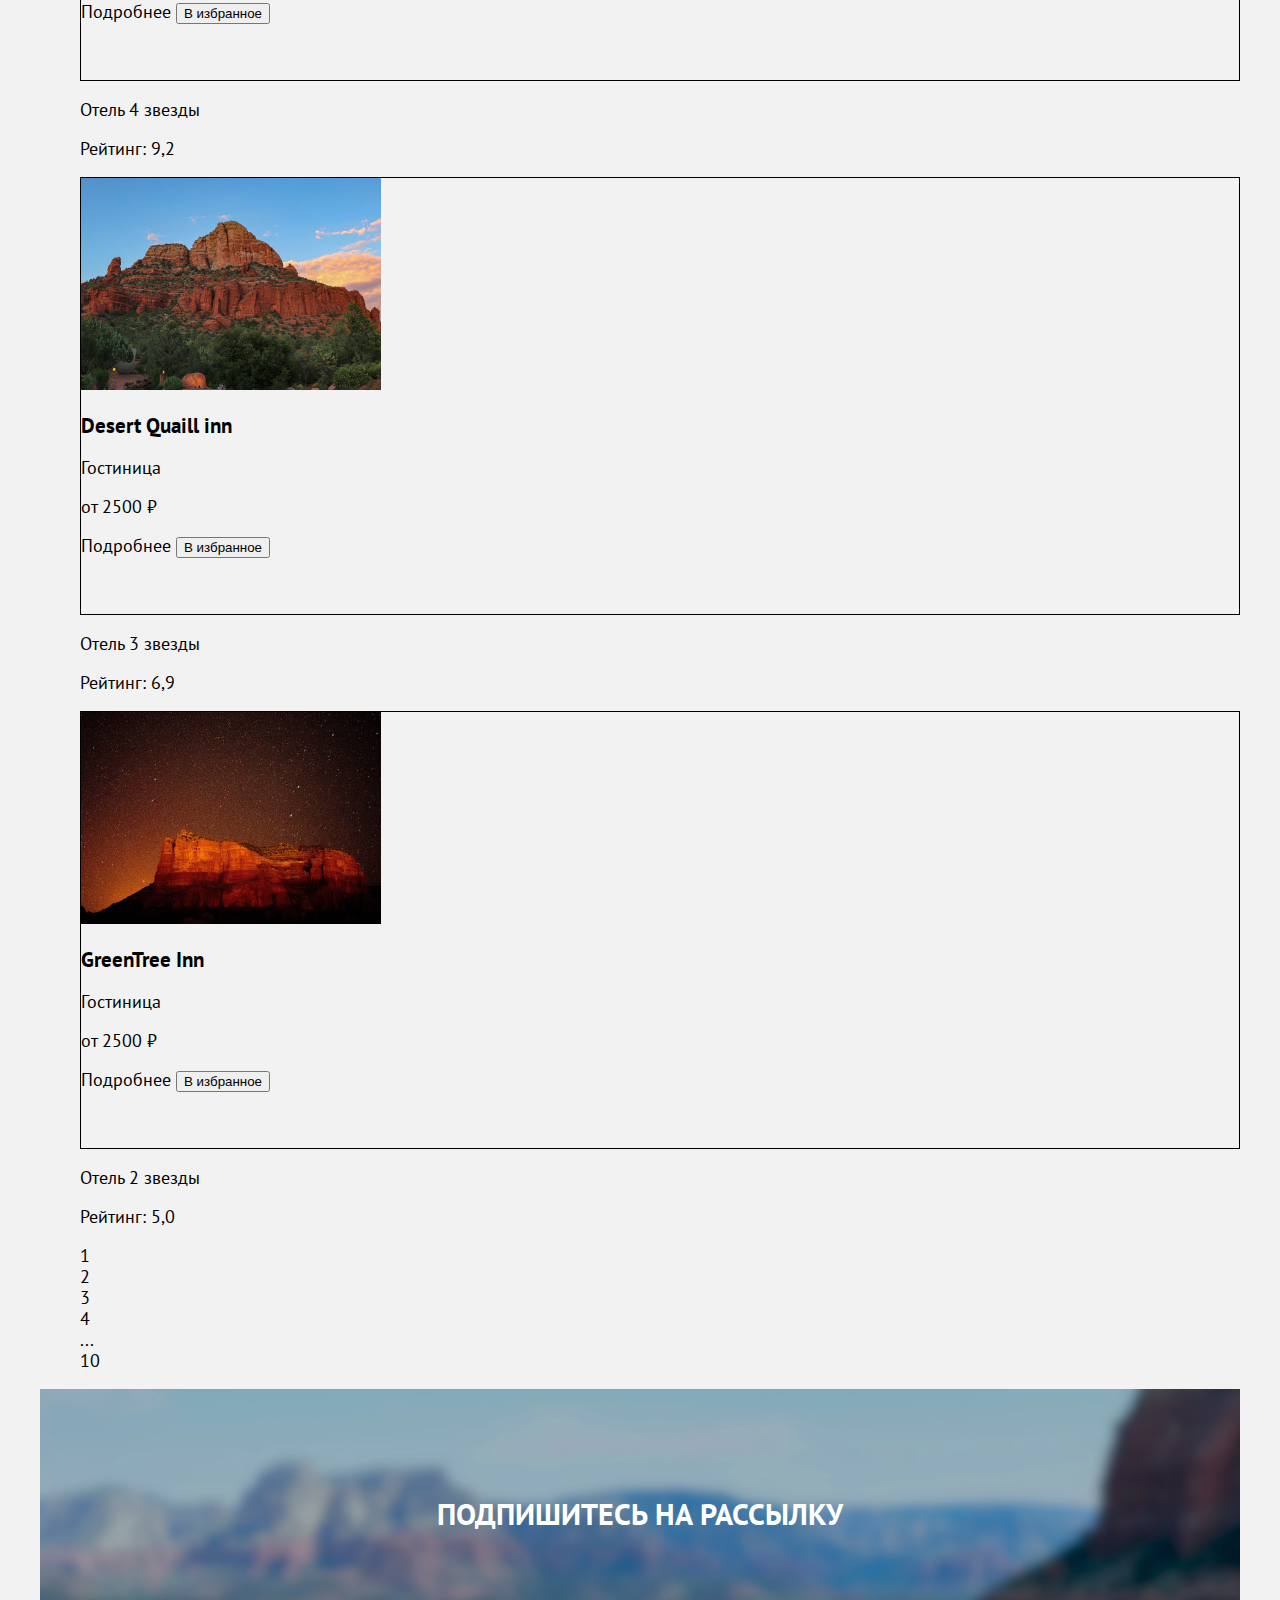
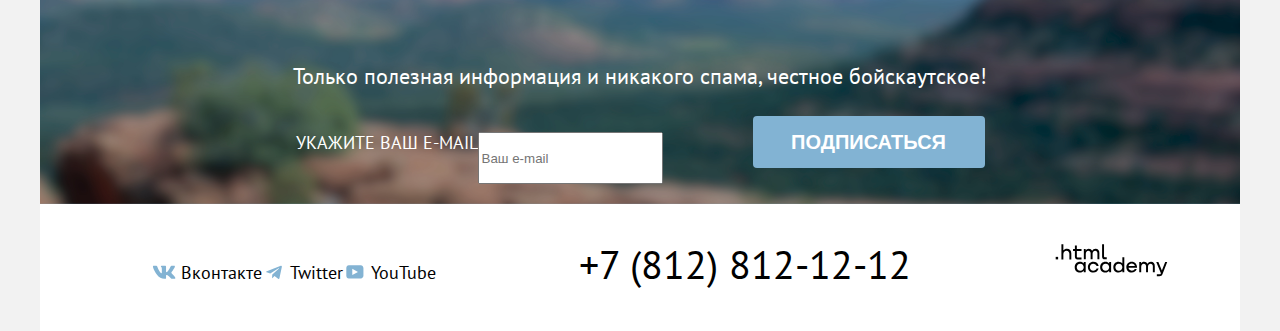
==== commit 0c1343e8: "обновление" ====
--- a/catalog.html
+++ b/catalog.html
@@ -43,7 +43,7 @@
     </header>
     <!-- основной контент -->
     <main>
-      <!-- <section class="hotels-filter" data-test="hotels-filter"> -->
+      <section class="hotels-filter" data-test="hotels-filter">
       <h2 class="inner-title">Гостиницы Седоны</h1>
         <ul class="breadcrumbs-list">
           <li class="breadcrumbs-item">
@@ -259,7 +259,7 @@
         </li>
       </ul>
       <a class="footer-phone" href="tel:+78128121212">+7 (812) 812-12-12</a>
-      <a class="copyright" href="https://htmlacademy.ru/">Разработано в .htmlacademy
+      <a class="copyright" href="https://htmlacademy.ru/">
         <img class="footer-logo-link-academy" src="images\html_academy.svg" width="115" height="33"
           alt="Лого html Academy">
       </a>
--- a/style/style.css
+++ b/style/style.css
@@ -1,3 +1,8 @@
+*,
+*::before,
+*::after {
+  box-sizing: border-box;
+}
 @font-face {
   font-family:  "PT Sans";
   font-style: normal;
@@ -12,18 +17,17 @@
   src: url("../fonts/ptsans-700.woff2")format("woff2");
   font-display: swap;
 }
-
 body {
+  margin: 0 auto;
   font-size: 18px;
   line-height: 21px;
   font-weight: 400px;
   font-style: normal;
-  font-family: "PT Sans", sans-serif;
+  font-family: "PT Sans", "Arial",sans-serif;
   color: #000000;
   background-color: #f2f2f2;
-
-}
-
+  width: 1200px;
+}
 a {
   text-decoration: none;
   color: inherit;
@@ -41,48 +45,74 @@
   font-size: 20px;
   text-decoration: none;
 }
-
+.header-button{
+  background-color: #756157;
+  color: white;
+  border-radius: 4px;
+  min-width: 160px;
+  min-height: 36px;
+  font-weight: 700;
+  line-height: 20px;
+  text-transform: uppercase;
+  font-size: 16px;
+  margin: 0 auto;
+  padding: 0 auto;
+  border: none;
+}
 .navigation-list a:hover,
 .navigation-item a:focus,
 .navigation-user a:hover,
 .navigation-user-item a:focus {
   background-color: #756157;
 }
-
 .navigation ul li {
   list-style: none;
 }
-
 .navigation-list a,
 .navigation-item a {
   color: #000000;
 }
-
-
-
 .page-header {
+  margin: 0;
+  padding: 0;
   min-width: 1200px;
-  min-height: 64px;
+  height: 64px;
 }
 .navigation {
-
+  background-color: white;
+  margin: 0;
+  padding: 0;
+  display: flex;
 }
 .navigation-logo {
+  padding-left: 70px;
 }
 .page-header-logo {
 }
 .navigation-list {
+  /* padding-left: 30px; */
   font-size: 20px;
   line-height: 24px;
+  font-weight: 700;
+  min-width: 339px;
+  word-spacing: 10px
 }
 .navigation-item {
+  display: inline;
 }
 .navigation-link {
-
+  display: inline;
+  margin: 0;
+  padding: 0;
 }
 .navigation-link-current {
 }
 .navigation-user {
+  display: flex;
+  margin-left: auto;
+  padding-right: 70px;
+  word-spacing: 10px
+  /* flex-grow: 0; */
 }
 .navigation-user-item {
 }
@@ -97,54 +127,73 @@
 .notification-number {
 }
 .header-button {
+  align-items: center;
 }
 .main-index {
+  background-color: white;
 }
 .hero {
+  width: 1200px;
+  margin: 0 auto;
   text-align: center;
 }
 .hero-logo {
+  margin: 0;
+  padding-top: 51px;
+  padding-left: 371px;
+  width: 458px;
+  height: 352px;
 }
 .hero-main-picture {
-  background-image: url("../images/divider.png"), url("../images/welcome.jpg");
+  background-image: url("../images/divider.png"), url("../images/welcome_to_sedona_2.svg"), url("../images/welcome.jpg");
   min-width: 1200px;
-  min-height: 485px;
-  background-repeat: no-repeat;
-  background-position: left bottom, left top;
+  min-height: 486px;
+  background-repeat: no-repeat,no-repeat,no-repeat;
+  background-position: center bottom, center center;
+
+  /* background-size: 100%, 70px, cover; */
+}
+
+
+.lead {
+  text-align: center;
+  font-size: 30px;
+  font-weight: 700;
+  line-height: 36px;
+  min-width: 1200px;
+  min-height: 261px;
+  text-transform: uppercase;
+
+}
+.lead-description {
+  padding: 0 auto;
+  line-height: 26px;
+  text-align: center;
+  font-size: 22px;
 }
 .advantages {
-text-align: center;
-}
-
-
-.lead {
-  text-align: center;
-  font-size: 30px;
-  font-weight: 700;
-  line-height: 36px;
-  min-width: 620px;
-  min-height: 72px;
-  text-transform: uppercase;
-}
-.lead-description {
-  line-height: 26px;
-  text-align: center;
-  font-size: 22px;
-}
-
-
+  background-color: white;
+  text-align: center;
+}
 
 .advantages-list {
+  box-sizing: border-box;
   display: flex;
   flex-direction: row;
   flex-wrap: wrap;
-  justify-content: space-around;
-  list-style: none;
-}
-
+  margin: 0;
+  padding: 0;
+  list-style: none;
+/*display: flex;
+  flex-direction: row;
+  flex-wrap: wrap;
+  justify-content: stretch;
+  list-style: none;
+  padding: 0; */
+}
 .advantages-item {
-}
-
+
+}
 .advantages-light {
   background-color: rgba(131, 179, 211, 0.12);
   display: row;
@@ -153,7 +202,6 @@
   min-width: 400px;
   min-height: 385px;
 }
-
 .advantages-dark-accent {
   background-color: rgba(131, 179, 211, 0.20);
   display: row;
@@ -163,7 +211,7 @@
   min-height: 385px;
 }
 .advantages-light-second  {
-  background-color: rgba(131, 179, 211, 0.20);
+  background-color: rgba(131, 179, 211, 0.12);
   display: row;
   align-items: center;
   text-align: center;
@@ -172,12 +220,13 @@
 }
 
 .advantages-item-wide {
-  display: inline-flex;
+  display: flex;
   align-items: center;
   text-align: center;
   background-color: #82B3D3;
   width: auto;
   height: auto;
+
 }
 
 .advantages-title {
@@ -185,14 +234,26 @@
   line-height: 28px;
   color: white;
   font-weight: 700;
-  text-align: center;
-  text-transform: uppercase;
-}
+  /* text-align: center; */
+  display: flex;
+  justify-content: center;
+  text-transform: uppercase;
+  margin: 0 auto;
+  /* width: 100px; */
+}
+/* .rectangle {
+  width: 60px;
+  height: 2px;
+  background: red;
+} */
  .advantages-description {
   color: white;
-  text-align: center;
+  /* text-align: center; */
+
   text-decoration: none;
   line-height: 21px;
+  margin: 0 auto;
+  /* width: 100px; */
 }
 
 .advantages-title-cube{
@@ -204,35 +265,71 @@
 
 .advantages-image {
 }
-
 .infrastructure {
-  text-align: center;
-
-  /* list-style: none; */
+  background-color: white;
+  text-align: center;
 }
 .infrastructure-lead {
   line-height: 36px;
   font-weight: 700;
   font-size: 30px;
   text-transform: uppercase;
-}
-
+  min-width: 1200px;
+  min-height: 264px;
+  align-content: center;
+}
 .infrastructure-lead-description {
   line-height: 26px;
   font-size: 22px;
+  align-content: center;
 }
 .infrastructure-list {
   display: flex;
+  justify-content: stretch;
   flex-direction: row;
+  align-content: center;
   flex-wrap: wrap;
-  justify-content: space-around;
-  list-style: none;
+  list-style: none;
+  padding: 0;
+
+}
+.infrastructure-item-accent-dark{
+  background-color: rgba(131, 179, 211, 0.20);
+}
+.infrastructure-item-accent-light{
+  background-color: rgba(131, 179, 211, 0.12);
 }
 .infrastructure-item {
-  background-color: rgba(131, 179, 211, 0.12);
   display: row;
   align-items: center;
   text-align: center;
+  width: 400px;
+  min-height: 385px;
+}
+.infrastructure-item-home {
+  background-image: url("../images/icon_home.svg");
+  min-width: 75px;
+  min-height: 72px;
+  background-repeat: no-repeat,no-repeat;
+  background-position: center center, center center;
+  width: 400px;
+  min-height: 385px;
+}
+.infrastructure-item-food {
+  background-image: url("../images/icon_food_burger.svg");
+  min-width: 75px;
+  min-height: 72px;
+  background-repeat: no-repeat,no-repeat;
+  background-position: center center, center center;
+  width: 400px;
+  min-height: 385px;
+}
+.infrastructure-item-souvenir {
+  background-image: url("../images/icon_souvenir.svg");
+  min-width: 75px;
+  min-height: 72px;
+  background-repeat: no-repeat,no-repeat;
+  background-position: center center, center center;
   width: 400px;
   min-height: 385px;
 }
@@ -241,15 +338,16 @@
   font-weight: 700;
   font-size: 24px;
   text-transform: uppercase;
-
 }
 .infrastructure-description {
-  /* font-size: 18px; */
-  /* line-height: 21px; */
 }
 
 .search {
-  text-align: center;
+  min-width: 1200px;
+  min-height: 406px;
+  background-color: white;
+  text-align: center;
+  align-content: center;
 }
 .search-title {
   text-transform: uppercase;
@@ -268,13 +366,15 @@
   min-width: 376px;
   min-height: 52px;
   border-radius: 4px;
-  color: #756157;
+  border: none;
+  color: white;
+  background-color: #756157;
   text-transform: uppercase;
 }
 .subscribe {
   background-image:  url("../images/catalog/Subscribe_1_page_blur.png");
   background-repeat: no-repeat;
-  background-color: aquamarine;
+  background-color: #82B3D3;
   text-transform: uppercase;
   color: white;
   margin: 0 auto;
@@ -284,7 +384,7 @@
   display: flex;
   flex-direction: column;
   align-items: center;
-  justify-content: space-between;
+  justify-content: space-around;
 }
 .subscribe-title {
   padding: 80px;
@@ -303,11 +403,26 @@
 
 }
 .subscribe-form-name {
+
+  display: inline-flex;
+  min-width: 452px;
+  min-height: 52px;
+
 }
 .subscribe-button {
+  background-color:#82B3D3;
+  font-size: 20px;
+  font-weight: 700;
+  line-height: 36px;
   min-width: 232px;
   min-height: 52px;
-  color: #82B3D3;
+  color: white;
+  text-transform: uppercase;
+  align-items: center;
+  margin: 0 auto;
+  padding: 0 auto;
+  border-radius: 4px;
+  border: none;
 }
 
 .subscribe-blur{
@@ -318,13 +433,18 @@
   flex-direction: row;
   justify-content: space-around;
   flex-wrap: wrap;
+  background-color: white;
+  padding: 40px 0 30px 0;
 }
 
 
 .footer-social-list {
-  list-style: none;
+  display: flex;
+  list-style: none;
+
 }
 .footer-social-item {
+
 }
 .footer-social-link {
 }
@@ -342,3 +462,32 @@
 }
 .footer-logo-link-academy {
 }
+
+
+
+/* СТИЛИ ВТОРОЙ СТРАНИЦЫ КАТАЛОГ */
+
+.hotels-filter{
+  background-image: url("../images/catalog/background_image_catalog_blur.jpg");
+  display: block;
+  /* justify-content: stretch;
+  flex-wrap: wrap; */
+}
+ul li {
+  list-style: none;
+}
+.catalog-card{
+/*   display: flex;
+  flex-wrap: wrap;
+  justify-content: stretch; */
+}
+
+.catalog-card-list{
+/*   display: flex;
+  flex-wrap: wrap; */
+}
+.catalog-card-item{
+  min-width: 340px;
+  min-height: 438px;
+  border: 1px solid black;
+}
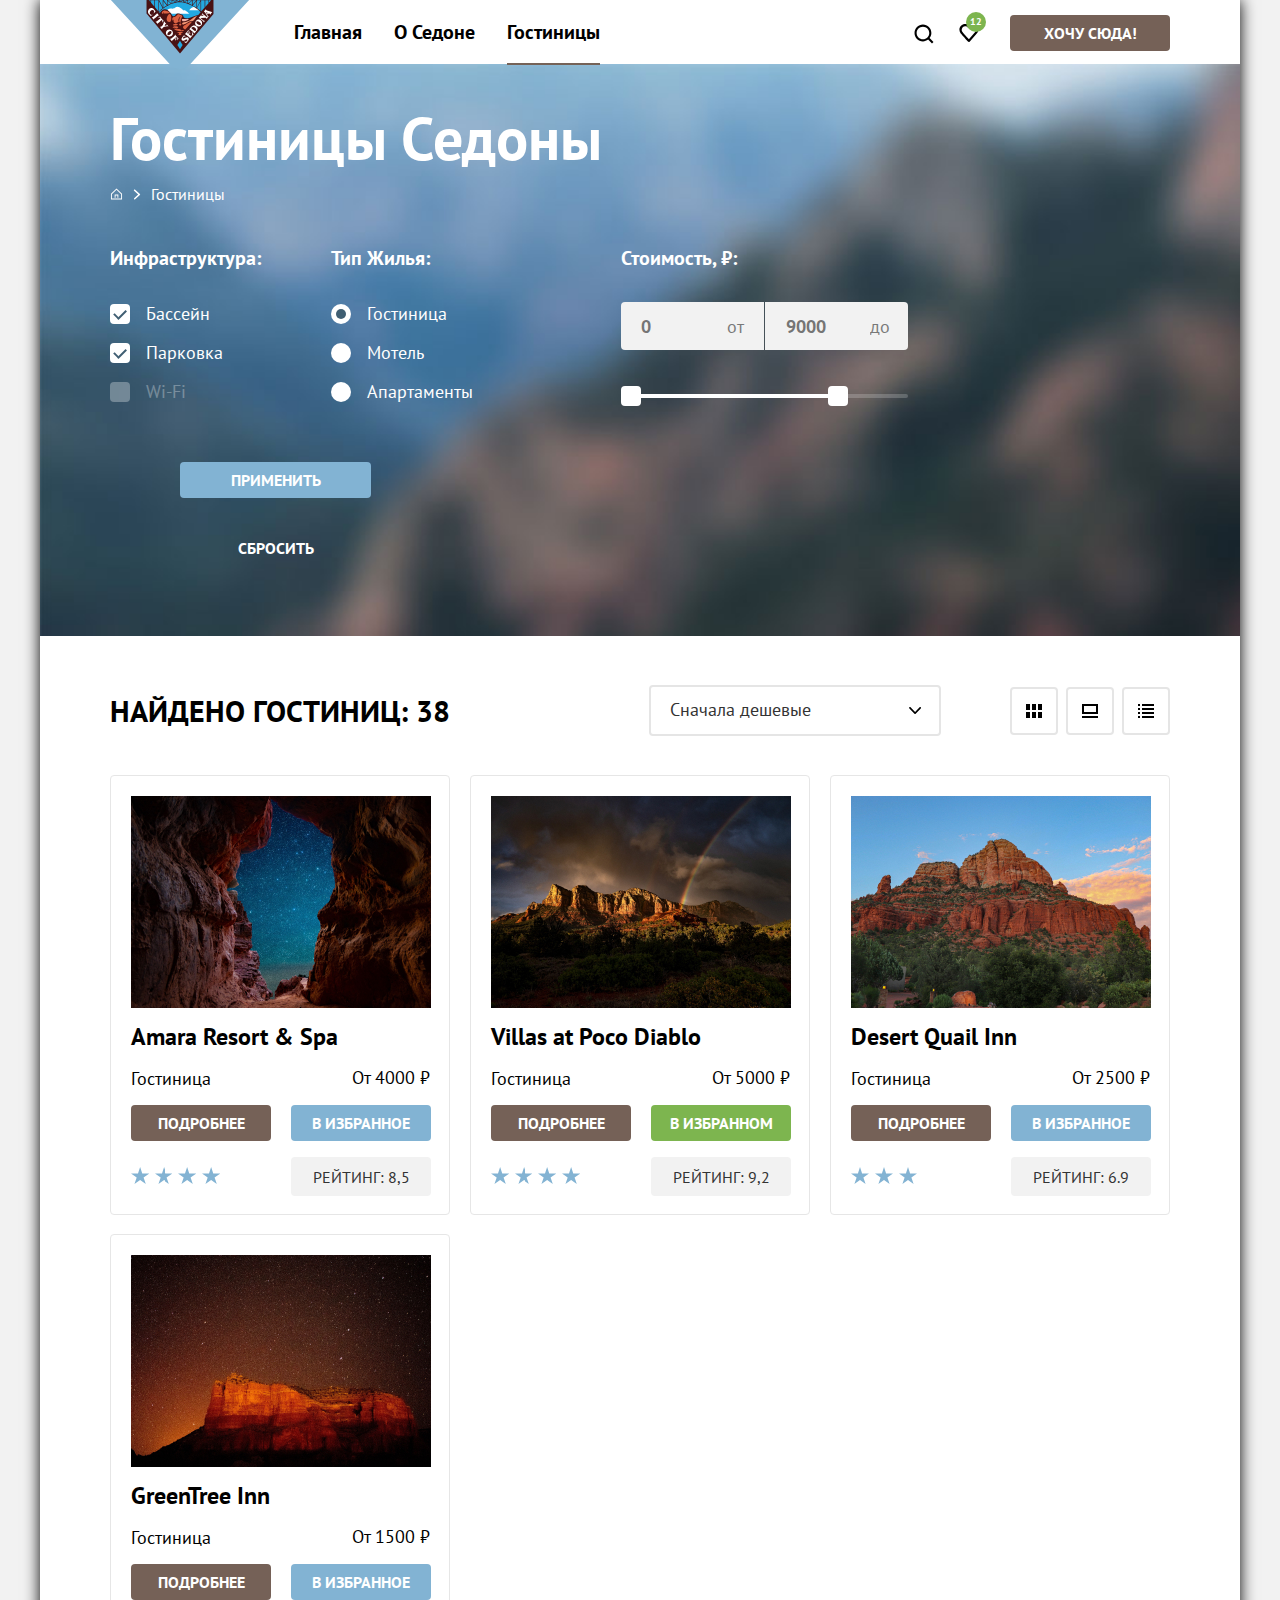
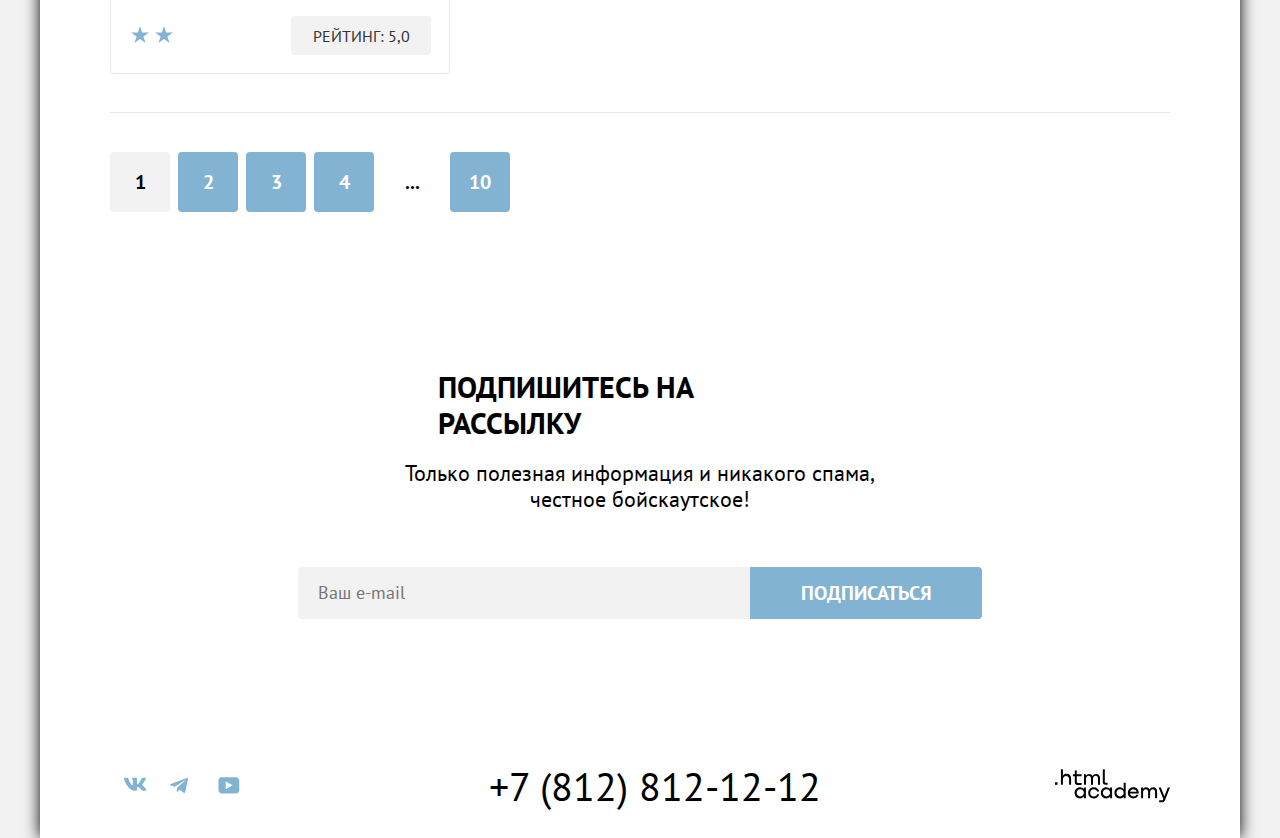
==== commit a9350e45: "Merge pull request #1 from one-donovan/master" ====
--- a/catalog.html
+++ b/catalog.html
@@ -1,270 +1,424 @@
 <!DOCTYPE html>
-<html lang="en">
+<html lang="ru">
   <head>
     <meta charset="UTF-8">
     <link href="style/style.css" rel="stylesheet">
+    <link rel="icon" href="images/catalog/favicon.svg">
     <meta name="viewport" content="width=device-width, initial-scale=1.0">
     <title>Catalog</title>
   </head>
   <body>
-    <!-- шапка -->
-    <header class="page-header" data-test="header">
-      <nav class="navigation">
-        <a class="navigation-logo" href="index.html" aria-current="page">
-          <img class="page-header-logo" src="images\catalog\logo.svg" width="138" height="64"
-            alt="Логотип города Седона.">
-        </a>
-        <ul class="navigation-list">
-          <li class="navigation-item">
-            <a class="navigation-link navigation-link-current" href="#">Главная</a>
-          </li>
-          <li class="navigation-item">
-            <a class="navigation-link" href="#">О Седоне</a>
-          </li>
-          <li class="navigation-item">
-            <a class="navigation-link" href="#">Гостинницы</a>
-          </li>
-        </ul>
-        <ul class="navigation-user">
-          <li class="navigation-user-item">
-            <button class="navigation-user-link navigation-user-link-search" href="#"></button>
-              <span class="visually-hidden">Поиск</span>
+    <div class="container">
+      <!-- шапка -->
+      <header class="page-header" data-test="header">
+        <nav class="navigation">
+          <a class="navigation-logo" href="index.html" aria-current="page">
+            <img class="page-header-logo" src="images/logo.svg" alt="Логотип города Седона.">
+          </a>
+          <ul class="navigation-list">
+            <li class="navigation-item">
+              <a class="navigation-link" href="index.html">Главная</a>
+            </li>
+            <li class="navigation-item">
+              <a class="navigation-link" href="#">О Седоне</a>
+            </li>
+            <li class="navigation-item">
+              <a class="navigation-link navigation-link-current" href="catalog.html">Гостиницы</a>
+            </li>
+          </ul>
+          <ul class="navigation-user">
+            <li class="navigation-user-item">
+              <a class="navigation-user-link navigation-user-link-favorite" href="#">
+                <svg class="navigation-icon" aria-hidden="true" focusable="false" width="20" height="20"
+                  viewBox="0 0 19 19" fill="none" xmlns="http://www.w3.org/2000/svg">
+                  <path
+                    d="M18.5 17.0083L14.8 13.3287C15.8 12.0359 16.5 10.3453 16.5 8.4558C16.5 4.08011 12.9 0.5 8.5 0.5C4.1 0.5 0.5 4.17956 0.5 8.55525C0.5 12.9309 4.1 16.511 8.5 16.511C10.3 16.511 12 15.9144 13.4 14.8204L17.1 18.5L18.5 17.0083ZM8.5 14.5221C5.2 14.5221 2.5 11.837 2.5 8.55525C2.5 5.27348 5.2 2.5884 8.5 2.5884C11.8 2.5884 14.5 5.27348 14.5 8.55525C14.5 11.837 11.8 14.5221 8.5 14.5221Z"
+                    fill="black" />
+                </svg>
+              </a>
+              <a class="navigation-user-link navigation-user-link-favorite" href="#">
+                <svg class="navigation-icon" role="img" aria-label="logo favorite" aria-hidden="true" focusable="false"
+                  width="20" height="20" viewBox="0 0 19 17" fill="none" xmlns="http://www.w3.org/2000/svg">
+                  <path
+                    d="M9.29282 17C8.99282 17 8.69282 16.9 8.49282 16.6C3.09282 10.5 1.79282 9.1 1.49282 8.7C0.792822 7.8 0.392822 6.6 0.392822 5.4C0.392822 2.4 2.79282 0 5.89282 0C7.19282 0 8.39282 0.5 9.39282 1.3C10.3928 0.5 11.6928 0 12.8928 0C15.8928 0 18.3928 2.4 18.3928 5.4C18.3928 6.7 17.8928 7.9 17.0928 8.8L10.0928 16.7C9.89282 16.9 9.69282 17 9.29282 17ZM3.29282 7.5C3.59282 7.9 6.79282 11.5 9.39282 14.4L15.5928 7.4C16.0928 6.9 16.2928 6.2 16.2928 5.4C16.2928 3.6 14.7928 2.1 12.9928 2.1C11.9928 2.1 10.9928 2.6 10.2928 3.4C9.99282 3.7 9.69282 3.8 9.39282 3.8C9.09282 3.8 8.79282 3.6 8.59282 3.4C7.89282 2.6 6.89282 2.1 5.89282 2.1C4.09282 2.1 2.59282 3.6 2.59282 5.4C2.49282 6.3 2.89282 7 3.29282 7.5C3.19282 7.5 3.19282 7.5 3.29282 7.5Z"
+                    fill="black" />
+                </svg>
+                <span class="visually-hidden"></span>
+                <span class="notification-number">12</span>
+              </a>
+              <button class="header-button" type="button">Хочу сюда!</button>
+            </li>
+          </ul>
+        </nav>
+      </header>
+      <!-- основной контент -->
+      <main class="main-catalog" data-test="main">
+        <section class="hotels-filter hotels-filter-picture" data-test="hotels-filter">
+          <div class="for-tittle-and-breabcrumbs">
+            <h2 class="inner-title">Гостиницы Седоны</h2>
+            <ul class="breadcrumbs-list">
+              <li class="breadcrumbs-item">
+                <a class="breadcrumbs-link" href="index.html">
+                  <svg aria-hidden="true" focusable="false" width="13" height="12" viewBox="0 0 13 13" fill="none"
+                    xmlns="http://www.w3.org/2000/svg">
+                    <path
+                      d="M6.5 0.5L0.5 6.30006V12.5001H12.5V6.30006L6.5 0.5ZM11.5 11.5001H1.5V6.70005L6.5 1.9L11.5 6.70005V11.5001Z"
+                      fill="white" />
+                    <path d="M4.5 10.5001H5.5V8.00005H7.5V10.5001H8.5V7.00005H4.5V10.5001Z" fill="white" />
+                  </svg>
+                </a>
+              </li>
+              <li>
+                <a class="breadcrumbs-item-two" href="#">Гостиницы</a>
+              </li>
+            </ul>
+          </div>
+          <fieldset class="hotels-filter-group" data-test="filter">
+            <legend class="hotels-filter-title">Инфраструктура:</legend>
+            <ul class="hotels-filter-list">
+              <li class="hotels-filter-item">
+                <label class="control">
+                  <input class="visually-hidden control-input" type="checkbox" name="pool-inner" checked>
+                  <span class="control-mark"></span>
+                  <span class="control-label">Бассейн</span>
+                </label>
+              </li>
+              <li class="hotels-filter-item">
+                <label class="control">
+                  <input class="visually-hidden control-input" type="checkbox" name="parking-inner" checked>
+                  <span class="control-mark"></span>
+                  <span class="control-label">Парковка</span>
+                </label>
+              </li>
+              <li class="hotels-filter-item">
+                <label class="control">
+                  <input class="visually-hidden control-input" type="checkbox" name="wi-fi-inner" disabled>
+                  <span class="control-mark"></span>
+                  <span class="control-label">Wi-Fi</span>
+                </label>
+              </li>
+            </ul>
+          </fieldset>
+          <fieldset class="housing-filter-group">
+            <legend class="hotels-filter-title">Тип Жилья:</legend>
+            <ul class="hotels-filter-list">
+              <li class="hotels-filter-item">
+                <label class="control">
+                  <input class="visually-hidden control-input" type="radio" name="product-group" value="hostel-inner"
+                    checked>
+                  <span class="control-mark"></span>
+                  <span class="control-label">Гостиница</span>
+                </label>
+              </li>
+              <li class="hotels-filter-item">
+                <label class="control">
+                  <input class="visually-hidden control-input" type="radio" name="product-group" value="motel-inner">
+                  <span class="control-mark"></span>
+                  <span class="control-label">Мотель</span>
+                </label>
+              </li>
+              <li class="hotels-filter-item">
+                <label class="control">
+                  <input class="visually-hidden control-input" type="radio" name="product-group"
+                    value="apartments-inner">
+                  <span class="control-mark"></span>
+                  <span class="control-label">Апартаменты</span>
+                </label>
+              </li>
+            </ul>
+          </fieldset>
+          <fieldset class="price-filter-group">
+            <legend class="price-filter-title">Стоимость, ₽:</legend>
+            <label class="price-from-range">
+              <span class="visually-hidden">Price from</span>
+              <input type="text" class="field-input-price" name="from-price" placeholder="0">
+            </label>
+            <label class="price-from-range-two">
+              <span class="visually-hidden">Price from</span>
+              <input type="text" class="field-input-price-second" name="before-price" placeholder="9000">
+            </label>
+            <!-- рейндж бар -->
+            <div class="range">
+              <div class="range-scale">
+                <div class="range-bar" style="left: 0; width: 227px;">
+                  <button class="range-toggle toggle-min" type="button">
+                    <span class="visually-hidden">Изменить минимальную цену</span>
+                  </button>
+                  <button class="range-toggle toggle-max" type="button">
+                    <span class="visually-hidden">Изменить максимальную цену</span>
+                  </button>
+                </div>
+              </div>
+            </div>
+            <!-- рейндж бар -->
+          </fieldset>
+          <div class="block-for-button">
+            <button class="subscribe-button-apply" type="submit">Применить</button>
+            <button class="subscribe-button-reset" type="reset">Сбросить</button>
+          </div>
+        </section>
+        <div class="hotels-found-menu" data-test="catalog">
+          <h2 class="catalog-card-title">Найдено гостиниц: 38</h2>
+          <select class="catalog-card-select" aria-label="Сортировка" id="catalog-card-select">
+            <option value="0">Сначала дешевые</option>
+            <option value="0">Дорогие</option>
+            <option value="0">Популярное</option>
+          </select>
+          <ul class="toggle-list">
+            <li class="toggle-item">
+              <a class="toggle-link" href="#">
+                <svg width="16" height="14" viewBox="0 0 16 14" fill="none" xmlns="http://www.w3.org/2000/svg">
+                  <g clip-path="url(#clip0_121501_274)">
+                    <path d="M4 0H0V6H4V0Z" fill="black" />
+                    <path d="M16 0H12V6H16V0Z" fill="black" />
+                    <path d="M10 0H6V6H10V0Z" fill="black" />
+                    <path d="M4 8H0V14H4V8Z" fill="black" />
+                    <path d="M16 8H12V14H16V8Z" fill="black" />
+                    <path d="M10 8H6V14H10V8Z" fill="black" />
+                  </g>
+                  <defs>
+                    <clipPath id="clip0_121501_274">
+                      <rect width="16" height="14" fill="white" />
+                    </clipPath>
+                  </defs>
+                </svg>
+                <span class="visually-hidden">Список плитка</span>
+              </a>
+            </li>
+            <li class="toggle-item">
+              <a class="toggle-link" href="#">
+                <svg width="16" height="14" viewBox="0 0 16 14" fill="none" xmlns="http://www.w3.org/2000/svg">
+                  <g clip-path="url(#clip0_47227_619)">
+                    <path d="M16 12H0V14H16V12Z" fill="black" />
+                    <path d="M14 2V8H2V2H14ZM16 0H0V10H16V0Z" fill="black" />
+                  </g>
+                  <defs>
+                    <clipPath id="clip0_47227_619">
+                      <rect width="16" height="14" fill="white" />
+                    </clipPath>
+                  </defs>
+                </svg>
+                <span class="visually-hidden">Список слайдшоу</span>
+              </a>
+            </li>
+            <li class="toggle-item">
+              <a class="toggle-link" href="#">
+                <svg width="16" height="14" viewBox="0 0 16 14" fill="none" xmlns="http://www.w3.org/2000/svg">
+                  <g clip-path="url(#clip0_33548_953)">
+                    <path d="M2 0H0V2H2V0Z" fill="black" />
+                    <path d="M16 0H4V2H16V0Z" fill="black" />
+                    <path d="M2 4H0V6H2V4Z" fill="black" />
+                    <path d="M16 4H4V6H16V4Z" fill="black" />
+                    <path d="M2 8H0V10H2V8Z" fill="black" />
+                    <path d="M16 8H4V10H16V8Z" fill="black" />
+                    <path d="M2 12H0V14H2V12Z" fill="black" />
+                    <path d="M16 12H4V14H16V12Z" fill="black" />
+                  </g>
+                  <defs>
+                    <clipPath id="clip0_33548_953">
+                      <rect width="16" height="14" fill="white" />
+                    </clipPath>
+                  </defs>
+                </svg>
+                <span class="visually-hidden">Список лист</span>
+              </a>
+            </li>
+          </ul>
+        </div>
+        <!-- Список товаров -->
+        <section class="catalog-card" data-test="catalog-card">
+          <ul class="catalog-card-list">
+            <li class="catalog-card-item">
+              <a class="catalog-card-link" href="#">
+                <img class="catalog-card-amara-img" width="300" height="212" src="images/catalog/hotel_amara.jpg"
+                  alt="Amara Resort & Spa">
+              </a>
+              <a class="catalog-card-link" href="#">
+                <h3 class="catalog-card-title-link">Amara Resort & Spa</h3>
+              </a>
+              <p class="catalog-card-description">Гостиницa</p>
+              <p class="price">От 4000 ₽</p>
+              <button class="more-details" type="button">Подробнее</button>
+              <button class="favorites" type="button">В избранное</button>
+              <p class="stars product-card-stars-four">
+                <span class="visually-hidden">Отель 4 звезды</span>
+              </p>
+              <p class="rating">Рейтинг: 8,5</p>
+            </li>
+          </ul>
+          <ul class="catalog-card-list">
+            <li class="catalog-card-item">
+              <a class="catalog-card-link" href="#">
+                <img class="catalog-card-amara-img" width="300" height="212" src="images/catalog/villa_poco_diablo.jpg"
+                  alt="Villas at Poco Diablo">
+              </a>
+              <a class="catalog-card-link" href="#">
+                <h3 class="catalog-card-title-link">Villas at Poco Diablo</h3>
+              </a>
+              <p class="catalog-card-description">Гостиницa</p>
+              <p class="price">От 5000 ₽</p>
+              <button class="more-details" type="button">Подробнее</button>
+              <button class="favorites-green" type="button">В избранном</button>
+              <p class="stars product-card-stars-four">
+                <span class="visually-hidden">Отель 4 звезды</span>
+              </p>
+              <p class="rating">Рейтинг: 9,2</p>
+            </li>
+          </ul>
+          <ul class="catalog-card-list">
+            <li class="catalog-card-item">
+              <a class="catalog-card-link" href="#">
+                <img class="catalog-card-amara-img" width="300" height="212" src="images/catalog/hotel_desert.jpg"
+                  alt="Villas at Poco Diablo">
+              </a>
+              <a class="catalog-card-link" href="#">
+                <h3 class="catalog-card-title-link">Desert Quail Inn</h3>
+              </a>
+              <p class="catalog-card-description">Гостиницa</p>
+              <p class="price">От 2500 ₽</p>
+              <button class="more-details" type="button">Подробнее</button>
+              <button class="favorites" type="button">В избранное</button>
+              <p class="stars product-card-stars-three">
+                <span class="visually-hidden">Отель 4 звезды</span>
+              </p>
+              <p class="rating">Рейтинг: 6.9</p>
+            </li>
+          </ul>
+          <ul class="catalog-card-list">
+            <li class="catalog-card-item">
+              <a class="catalog-card-link" href="#">
+                <img class="catalog-card-amara-img" width="300" height="212" src="images/catalog/hotel_greentree.jpg"
+                  alt="GreenTree Inn">
+              </a>
+              <a class="catalog-card-link" href="#">
+                <h3 class="catalog-card-title-link">GreenTree Inn</h3>
+              </a>
+              <p class="catalog-card-description">Гостиницa</p>
+              <p class="price">От 1500 ₽</p>
+              <button class="more-details" type="button">Подробнее</button>
+              <button class="favorites" type="button">В избранное</button>
+              <p class="stars product-card-stars-two">
+                <span class="visually-hidden">Отель 2 звезды</span>
+              </p>
+              <p class="rating">Рейтинг: 5,0</p>
+            </li>
+          </ul>
+        </section>
+        <!-- Пагинация -->
+        <div class="pagination">
+          <ul class="pagination-list" data-test="pagination">
+            <li class="pagination-item pagination-item-clear">
+              <a class="pagination-link" href="#">1</a>
+            </li>
+            <li class="pagination-item">
+              <a class="pagination-link" href="#">2</a>
+            </li>
+            <li class="pagination-item">
+              <a class="pagination-link" href="#">3</a>
+            </li>
+            <li class="pagination-item">
+              <a class="pagination-link" href="#">4</a>
+            </li>
+            <li class="pagination-item pagination-item-clear-two">
+              <a class="pagination-link" href="#">...</a>
+            </li>
+            <li class="pagination-item">
+              <a class="pagination-link" href="#">10</a>
+            </li>
+          </ul>
+        </div>
+        <!-- Подпишитесь на рассылку -->
+        <section class="subscribe-catalog" data-test="subscribe">
+          <h2 class="subscribe-title">Подпишитесь на рассылку</h2>
+          <p class="subscribe-description-catalog">Только полезная информация и никакого спама,<br>
+            честное бойскаутское!</p>
+          <form class="subscribe-form" action="https://htmlacademy.ru/" method="post">
+            <p class="subscribe-form-name">
+              <label class="visually-hidden" for="user-email">Ваш емайл</label>
+              <input type="text" class="placeholder-form-catalog" id="user-email" name="user-email"
+                placeholder="Ваш e-mail">
+              <button class="subscribe-button" type="submit">Подписаться</button>
+            </p>
+          </form>
+        </section>
+      </main>
+      <!-- футер подвал -->
+      <footer class="page-footer" data-test="footer">
+        <ul class="footer-social-list">
+          <li class="footer-social-item">
+            <a class="footer-social-link" href="https://vk.com/htmlacademy">
+              <svg class="icon-footer" aria-hidden="true" focusable="false" width="24" height="14" viewBox="0 0 25 15"
+                fill="none" xmlns="http://www.w3.org/2000/svg">
+                <path fill-rule="evenodd" clip-rule="evenodd"
+                  d="M24.1164 1.80445C24.2824 1.25845 24.1164 0.856445 23.3214 0.856445H20.6964C20.0284 0.856445 19.7204 1.20345 19.5534 1.58645C19.5534 1.58645 18.2184 4.78245 16.3274 6.85845C15.7154 7.46045 15.4374 7.65145 15.1034 7.65145C14.9364 7.65145 14.6854 7.46045 14.6854 6.91345V1.80445C14.6854 1.14845 14.5014 0.856445 13.9454 0.856445H9.81738C9.40038 0.856445 9.14938 1.16045 9.14938 1.44945C9.14938 2.07045 10.0954 2.21445 10.1924 3.96245V7.76045C10.1924 8.59345 10.0394 8.74444 9.70538 8.74444C8.81538 8.74444 6.65038 5.53345 5.36538 1.85945C5.11638 1.14445 4.86438 0.856445 4.19338 0.856445H1.56638C0.816382 0.856445 0.666382 1.20345 0.666382 1.58645C0.666382 2.26845 1.55638 5.65645 4.81138 10.1374C6.98138 13.1974 10.0364 14.8564 12.8194 14.8564C14.4884 14.8564 14.6944 14.4884 14.6944 13.8534V11.5404C14.6944 10.8034 14.8524 10.6564 15.3814 10.6564C15.7714 10.6564 16.4384 10.8484 17.9964 12.3234C19.7764 14.0724 20.0694 14.8564 21.0714 14.8564H23.6964C24.4464 14.8564 24.8224 14.4884 24.6064 13.7604C24.3684 13.0364 23.5184 11.9854 22.3914 10.7384C21.7794 10.0284 20.8614 9.26345 20.5824 8.88045C20.1934 8.38945 20.3044 8.17044 20.5824 7.73345C20.5824 7.73345 23.7824 3.30745 24.1154 1.80445H24.1164Z"
+                  fill="#83B3D3" aria-label="Логитип Вконтакте" />
+              </svg>
             </a>
           </li>
-          <li class="navigation-user-item">
-            <a class="navigation-user-link navigation-user-link-favorite" href="#">
-              <span class="visually-hidden">Избранное</span>
-              <span class="notification-number">12</span>
+          <li class="footer-social-item">
+            <a class="footer-social-link" href="https://twitter.com/htmlacademy">
+              <svg class="icon-footer" aria-hidden="true" focusable="false" width="18" height="16" viewBox="0 0 18 16"
+                fill="none" xmlns="http://www.w3.org/2000/svg">
+                <path
+                  d="M16.785 0.955705L0.840489 7.1042C-0.247661 7.54126 -0.241365 8.14828 0.640845 8.41897L4.73445 9.69597L14.2058 3.72014C14.6537 3.44766 15.0629 3.59424 14.7265 3.89281L7.05283 10.8183H7.05103L7.05283 10.8192L6.77045 15.0387C7.18413 15.0387 7.36669 14.8489 7.59871 14.625L9.58705 12.6915L13.7229 15.7464C14.4855 16.1664 15.0332 15.9506 15.2229 15.0405L17.9379 2.2453C18.2158 1.13107 17.5126 0.626562 16.785 0.955705Z"
+                  fill="#83B3D3" aria-label="Логитип Твиттер" />
+              </svg>
+              <span class="visually-hidden"></span>
+            </a>
+          </li>
+          <li class="footer-social-item">
+            <a class="footer-social-link" href="https://www.youtube.com/channel/UChUxTMjJGo-JDRY8pNTGL2g">
+              <svg class="icon-footer" aria-hidden="true" focusable="false" width="22" height="17" viewBox="0 0 23 18"
+                fill="none" xmlns="http://www.w3.org/2000/svg">
+                <path
+                  d="M18.9402 0.356445H3.50738C1.64668 0.356445 0.333252 1.9502 0.333252 3.75645V13.8502C0.333252 15.7627 1.64668 17.3564 3.50738 17.3564H19.1591C20.8009 17.3564 22.3333 15.7627 22.3333 13.9564V3.75645C22.1143 1.9502 20.8009 0.356445 18.9402 0.356445ZM7.99494 12.8939V4.81894L15.3283 8.85645L7.99494 12.8939Z"
+                  fill="#83B3D3" aria-label="Логитип Youtube" />
+              </svg>
+              <span class="visually-hidden"></span>
             </a>
           </li>
         </ul>
-      </nav>
-      <button class="header-button" href="#search">Хочу сюда</button>
-    </header>
-    <!-- основной контент -->
-    <main>
-      <section class="hotels-filter" data-test="hotels-filter">
-      <h2 class="inner-title">Гостиницы Седоны</h1>
-        <ul class="breadcrumbs-list">
-          <li class="breadcrumbs-item">
-            <a class="breadcrumbs-link" href="index.html">На главную страницу</a>
-          </li>
-          <li>
-            <a class="breadcrumbs-item" href="#">Гостиницы</a>
-          </li>
-        </ul>
-
-        <fieldset class="hotels-filter-group">
-          <legend class="hotels-filter-title">Инфраструктура</legend>
-          <ul class="hotels-filter-list">
-            <li class="hotels-filter-item">
-              <label class="control">
-                <input class="control-input" type="checkbox" name="infrastructure-inner" checked>
-
-                Бассейн
-              </label>
-            </li>
-            <li class="hotels-filter-item">
-              <label class="control">
-                <input class="control-input" type="checkbox" name="pool-inner" checked>
-
-                Парковка
-              </label>
-            </li>
-            <li class="hotels-filter-item">
-              <label class="control">
-                <input class="control-input" type="checkbox" name="parking-inner">
-                Wi-Fi
-            </li>
-          </ul>
-        </fieldset>
-
-        <fieldset class="housing-filter-group">
-          <legend class="housing-filter-title">Тип Жилья</legend>
-          <ul class="housing-filter-list">
-            <li class="housing-filter-item">
-              <label class="control">
-                <input class="control-input" type="radio" name="product-group" value="type of housing"checked>
-
-                Гостиницы
-              </label>
-            </li>
-            <li class="housing-filter-item">
-              <label class="control">
-                <input class="control-input" type="radio" name="product-group" value="inn">
-
-                Отель
-              </label>
-            </li>
-            <li class="housing-filter-item">
-              <label class="control">
-                <input class="control-input" type="radio" name="product-group" value="hotel">
-
-                Апартаменты
-              </label>
-            </li>
-          </ul>
-        </fieldset>
-          <fieldset class="price-filter-group">
-            <legend class="price-filter-title">Стоимость, ₽:</legend>
-            <input type="range" min="0" max="9000" step="1">
-            <label class="visually-hidden" for="for-user">От</label>
-            <input type="text" id="from-price" name="from-price" placeholder="0">
-            <label class="visually-hidden" for="for-user">До</label>
-            <input type="text" id="before-price" name="befpre-price" placeholder="9000">
-          </fieldset>
-
-        </p>
-        <button class="subscribe-button" type="submit">Применить</button>
-        <button class="subscribe-button" type="submit">Сбросить</button>
-        </section>
-
-        <section class="catalog-card" data-test="catalog-card">
-          <h2 class="catalog-card-title">Найдено гостиниц: 38</h2>
-          <form>
-            <label for="catalog-card-select"></label>
-            <select class="catalog-card-select" id="catalog-card-select">
-              <option value="0">Сначала дешевые</option>
-              <option value="0">Дорогие</option>
-              <option value="0">Популярное</option>
-            </select>
-            <a class="catalog-card-view catalog-card-view-selected" href="#">Плитка</a>
-            <a class="catalog-card-view catalog-card-view-selected" href="#">Одна</a>
-            <a class="catalog-card-view catalog-card-view-selected" href="#">По одной список</a>
-          </form>
-          <ul class="catalog-card-list">
-            <li class="catalog-card-item">
-              <img class="catalog-card-amara-img" width="300" height="212" src="images\catalog\hotel_amara.jpg"
-                alt="Гостиницы Амара Резорт и Спа">
-              <h3 class="catalog-card-title-link" href="#">Amara Resort & Spa</h3>
-              <p class="catalog-card-description">Гостиницa</p>
-              <p>от 4000 ₽</p>
-              <a class="more-details" href="#">Подробнее</a>
-              <button class="favorites">В избранное</button>
-            </li>
-            <p class="four-stars">
-              <span class="visually-hidden">Отель 4 звезды</span>
-            </p>
-            <p>Рейтинг: 8,5</p>
-          </ul>
-        </section>
-
-        <ul class="catalog-card-list">
-          <li class="catalog-card-item">
-            <img class="catalog-card-amara-img" width="300" height="212" src="images\catalog\villa_poco_diablo.jpg"
-              alt="Гостиницa Вилла Поко Диабло">
-            <h3 class="catalog-title-link" href="#">Villas at Poco Diablo</h3>
-            <p class="catalog-description">Гостиницa</p>
-            <p>от 5000 ₽</p>
-            <a class="more-details" href="#">Подробнее</a>
-            <button class="favorites">В избранное</button>
-          </li>
-          <p class="four-stars">
-            <span class="visually-hidden">Отель 4 звезды</span>
-          </p>
-          <p>Рейтинг: 9,2</p>
-        </ul>
-
-        <ul class="catalog-card-list">
-          <li class="catalog-card-item">
-            <img class="catalog-card-amara-img" width="300" height="212" src="images\catalog\hotel_desert.jpg"
-              alt="Гостиницa Дэзерт Куал Инн">
-            <h3 class="catalog-card-title-link" href="#">Desert Quaill inn</h3>
-            <p class="catalog-card-description">Гостиницa</p>
-            <p>от 2500 ₽</p>
-            <a class="more-details" href="#">Подробнее</a>
-            <button class="favorites">В избранное</button>
-          </li>
-          <p class="four-stars">
-            <span class="visually-hidden">Отель 3 звезды</span>
-          </p>
-          <p>Рейтинг: 6,9</p>
-        </ul>
-
-        <ul class="catalog-card-list">
-          <li class="catalog-card-item">
-            <img class="catalog-card-amara-img" width="300" height="212" src="images\catalog\hotel_greentree.jpg"
-              alt="Гостиницa Гринтри Инн">
-            <h3 class="catalog-card-title-link" href="#">GreenTree Inn</h3>
-            <p class="catalog--card-description">Гостиницa</p>
-            <p>от 2500 ₽</p>
-            <a class="more-details" href="#">Подробнее</a>
-            <button class="favorites">В избранное</button>
-          </li>
-          <p class="four-stars">
-            <span class="visually-hidden">Отель 2 звезды</span>
-          </p>
-          <p>Рейтинг: 5,0</p>
-        </ul>
-        <!-- пагинация -->
-        <ul class="pagination" data-test="pagination">
-          <li class="pagination-item">
-            <a class="pagination-link pagination-current" href="#">1</a>
-          </li>
-          <li class="pagination-item">
-            <a class="pagination-link" href="#">2</a>
-          </li>
-          <li class="pagination-item">
-            <a class="pagination-link" href="#">3</a>
-          </li>
-          <li class="pagination-item">
-            <a class="pagination-link" href="#">4</a>
-          </li>
-          <li class="pagination-item">
-            <a class="pagination-link" href="#">...</a>
-          </li>
-          <li class="pagination-item">
-            <a class="pagination-link" href="#">10</a>
-          </li>
-        </ul>
-        </section>
-
-        <section class="subscribe" data-test="subscribe">
-          <h2 class="subscribe-title">Подпишитесь на рассылку</h2>
-          <p class="subscribe-description">Только полезная информация и никакого спама,
-            честное бойскаутское!</p>
-          <form class="subscribe-form" action="https://htmlacademy.ru/" method="post">
-            <p class="subscribe-form-name">
-              <label class="visually-hidden" for="for-user">Укажите Ваш e-mail</label>
-              <input type="text" id="user-email" name="user-email" placeholder="Ваш e-mail">
-            </p>
-            <button class="subscribe-button" type="submit">Подписаться</button>
-          </form>
-        </section>
-
-    </main>
-    <!-- футер подвал -->
-    <footer class="page-footer" data-test="footer">
-      <ul class="footer-social-list">
-        <li class="footer-social-item">
-          <a class="footer-social-link" href="https://vk.com/htmlacademy">
-            <img class="footer-logo-link-vk" src="images\catalog\vk.svg" width="24" height="14"
-              alt="логотип Вконтакте">
-            <span class="visually-hidden">Вконтакте</span>
-          </a>
-        </li>
-        <li class="footer-social-item">
-          <a class="footer-social-link" href="https://twitter.com/htmlacademy">
-            <img class="footer-logo-link-twitter" src="images\catalog\twitter.svg" width="24" height="14"
-              alt="Логитип Twitter">
-            <span class="visually-hidden">Twitter</span>
-          </a>
-        </li>
-        <li class="footer-social-item">
-          <a class="footer-social-link" href="https://www.youtube.com/channel/UChUxTMjJGo-JDRY8pNTGL2g">
-            <img class="footer-logo-link-youtube" src="images\catalog\youtube.svg" width="24" height="14"
-              alt="Логотип Youtube">
-            <span class="visually-hidden">YouTube</span>
-          </a>
-        </li>
-      </ul>
-      <a class="footer-phone" href="tel:+78128121212">+7 (812) 812-12-12</a>
-      <a class="copyright" href="https://htmlacademy.ru/">
-        <img class="footer-logo-link-academy" src="images\html_academy.svg" width="115" height="33"
-          alt="Лого html Academy">
-      </a>
-    </footer>
-
+        <a class="footer-phone" href="tel:+78128121212">+7 (812) 812-12-12</a>
+        <a class="copyright" href="https://htmlacademy.ru/">
+          <svg class="footer-logo-link-academy" role="img" aria-label="logo creator html Academy" width="115"
+            height="34" viewBox="0 0 115 34" fill="none" xmlns="http://www.w3.org/2000/svg">
+            <path d="M0 13.2564V15.8564H2.5V13.2564H0Z" fill="black" />
+            <path
+              d="M11.6 4.85645C10 4.85645 8.8 5.55645 8 6.55645H7.9V0.356445H5.9V15.8564H7.9V10.5564C7.9 8.45645 9.2 6.95645 11.2 6.95645C13 6.95645 14.1 8.35645 14.1 10.1564V15.8564H16.1V9.75644C16.2 6.75644 14.3 4.85645 11.6 4.85645Z"
+              fill="black" />
+            <path
+              d="M26.6 5.15645H21.8V1.45645H19.8V5.25645H17.9V7.25645H19.8V13.2564C19.8 14.9564 20.8 15.9564 22.5 15.9564H26.6V13.9564H22.9C22.2 13.9564 21.8 13.5564 21.8 12.8564V7.15645H26.6V5.15645Z"
+              fill="black" />
+            <path
+              d="M41.1 4.95645C39.5 4.95645 38.2 5.75644 37.6 7.05645H37.5C36.9 5.85645 35.7 4.95645 34.1 4.95645C32.7 4.95645 31.6 5.75645 31 6.75645H30.9V5.15645H29V15.7564H31V10.3564C31 8.35645 32 6.85645 33.6 6.85645C35.1 6.85645 36 7.85645 36 9.45645V15.7564H38V10.1564C38 7.75645 39.4 6.85645 40.6 6.85645C42.1 6.85645 43 7.85645 43 9.45645V15.7564H45V9.25644C45.1 6.75644 43.6 4.95645 41.1 4.95645Z"
+              fill="black" />
+            <path
+              d="M47.8 13.0564C47.8 14.7564 48.8 15.7564 50.6 15.7564H52.6V13.7564H50.9C50.2 13.7564 49.8 13.3564 49.8 12.6564V0.356445H47.8V13.0564Z"
+              fill="black" />
+            <path
+              d="M28.9 20.0564C28 18.9564 26.7 18.2564 25 18.2564C21.9 18.2564 19.6 20.5564 19.6 23.8564C19.6 27.1564 21.9 29.4564 25 29.4564C26.8 29.4564 28 28.6564 28.8 27.5564H28.9V29.1564H30.9V18.5564H28.9V20.0564ZM25.3 27.4564C23.1 27.4564 21.7 25.8564 21.7 23.8564C21.7 21.8564 23.1 20.2564 25.3 20.2564C27.5 20.2564 28.9 21.8564 28.9 23.8564C28.9 25.7564 27.5 27.4564 25.3 27.4564Z"
+              fill="black" />
+            <path
+              d="M44.2 22.3564C43.7 19.9564 41.6 18.2564 38.8 18.2564C35.4 18.2564 33.2 20.7564 33.2 23.8564C33.2 26.9564 35.4 29.4564 38.8 29.4564C41.6 29.4564 43.7 27.6564 44.2 25.2564H42.1C41.7 26.5564 40.4 27.5564 38.8 27.5564C36.6 27.5564 35.2 25.9564 35.2 23.9564C35.2 21.9564 36.6 20.3564 38.8 20.3564C40.4 20.3564 41.6 21.3564 42.1 22.5564H44.2V22.3564Z"
+              fill="black" />
+            <path
+              d="M55.1 20.0564C54.2 18.9564 52.9 18.2564 51.2 18.2564C48.1 18.2564 45.8 20.5564 45.8 23.8564C45.8 27.1564 48.1 29.4564 51.2 29.4564C53 29.4564 54.2 28.6564 55 27.5564H55.1V29.1564H57.1V18.5564H55.1V20.0564ZM51.5 27.4564C49.3 27.4564 47.9 25.8564 47.9 23.8564C47.9 21.8564 49.3 20.2564 51.5 20.2564C53.7 20.2564 55.1 21.8564 55.1 23.8564C55.1 25.7564 53.6 27.4564 51.5 27.4564Z"
+              fill="black" />
+            <path
+              d="M68.7 20.1564C67.8 19.0564 66.5 18.2564 64.8 18.2564C61.7 18.2564 59.4 20.5564 59.4 23.8564C59.4 27.1564 61.6 29.4564 64.8 29.4564C66.5 29.4564 67.8 28.6564 68.6 27.6564H68.7V29.1564H70.7V13.7564H68.7V20.1564ZM65.1 27.4564C62.9 27.4564 61.5 25.8564 61.5 23.8564C61.5 21.8564 62.9 20.2564 65.1 20.2564C67.3 20.2564 68.7 21.8564 68.7 23.8564C68.6 25.8564 67.2 27.4564 65.1 27.4564Z"
+              fill="black" />
+            <path
+              d="M78.3 18.2564C75 18.2564 72.8 20.7564 72.8 23.8564C72.8 26.8564 74.9 29.4564 78.3 29.4564C80.8 29.4564 82.8 28.1564 83.5 25.8564H81.4C80.9 26.8564 79.8 27.4564 78.4 27.4564C76.5 27.4564 75.1 26.1564 75 24.5564H83.8C84 20.9564 81.8 18.2564 78.3 18.2564ZM78.3 20.1564C80 20.1564 81.3 21.1564 81.6 22.7564H75.1C75.4 21.2564 76.6 20.1564 78.3 20.1564Z"
+              fill="black" />
+            <path
+              d="M98.2 18.2564C96.6 18.2564 95.3 19.0564 94.6 20.2564H94.5C93.9 19.0564 92.7 18.2564 91.1 18.2564C89.7 18.2564 88.6 18.9564 88 20.0564V18.5564H86.1V29.1564H88.1V23.7564C88.1 21.7564 89.1 20.3564 90.7 20.2564C92.2 20.2564 93.1 21.2564 93.1 22.8564V29.1564H95.1V23.5564C95.1 21.1564 96.5 20.2564 97.7 20.2564C99.2 20.2564 100.1 21.2564 100.1 22.8564V29.1564H102.1V22.6564C102.2 20.0564 100.7 18.2564 98.2 18.2564Z"
+              fill="black" />
+            <path
+              d="M109.4 27.3564L105.8 18.4564H103.6L108.4 30.0564C108.1 30.9564 107.7 31.2564 106.7 31.2564H104.2V33.2564H106.7C108.5 33.2564 109.5 32.4564 110.2 30.6564L114.9 18.4564H112.8L109.4 27.3564Z"
+              fill="black" />
+          </svg>
+        </a>
+      </footer>
+    </div>
   </body>
-
 </html>
--- a/style/style.css
+++ b/style/style.css
@@ -3,34 +3,60 @@
 *::after {
   box-sizing: border-box;
 }
+
 @font-face {
-  font-family:  "PT Sans";
+  font-family: "PT Sans";
   font-style: normal;
   font-weight: 400;
   src: url("../fonts/ptsans-400.woff2") format("woff2");
   font-display: swap;
 }
+
 @font-face {
-  font-family:  "PT Sans";
+  font-family: "PT Sans";
   font-style: normal;
   font-weight: 700;
   src: url("../fonts/ptsans-700.woff2")format("woff2");
   font-display: swap;
 }
+
 body {
+  width: 1280px;
   margin: 0 auto;
+  padding: 0 40px;
+  font-family: "PT Sans", Arial, sans-serif;
+  font-style: normal;
   font-size: 18px;
   line-height: 21px;
-  font-weight: 400px;
-  font-style: normal;
-  font-family: "PT Sans", "Arial",sans-serif;
+  font-weight: 400;
+  background-color: #f2f2f2;
   color: #000000;
-  background-color: #f2f2f2;
-  width: 1200px;
-}
-a {
-  text-decoration: none;
-  color: inherit;
+}
+
+.list-reset {
+  margin: 0;
+  padding: 0;
+  list-style: none;
+}
+
+.visually-hidden {
+  position: absolute;
+  width: 1px;
+  height: 1px;
+  margin: -1px;
+  padding: 0;
+  border: 0;
+  clip-path: inset(100%);
+  clip: rect(0 0 0 0);
+  overflow: hidden;
+}
+
+.container {
+  min-width: 1200px;
+  min-height: 2240px;
+  margin: 0;
+  padding: 0;
+  box-shadow: 0 0 15px;
 }
 
 .navigation-link,
@@ -44,450 +70,2252 @@
   font-weight: 700;
   font-size: 20px;
   text-decoration: none;
-}
-.header-button{
-  background-color: #756157;
-  color: white;
-  border-radius: 4px;
+  list-style: none;
+}
+
+.header-button {
   min-width: 160px;
   min-height: 36px;
-  font-weight: 700;
+  margin: 0 0 0 31px;
+  padding: 0;
+  font-size: 16px;
   line-height: 20px;
+  font-weight: 700;
   text-transform: uppercase;
-  font-size: 16px;
-  margin: 0 auto;
-  padding: 0 auto;
-  border: none;
-}
-.navigation-list a:hover,
-.navigation-item a:focus,
-.navigation-user a:hover,
-.navigation-user-item a:focus {
+  color: #ffffff;
   background-color: #756157;
-}
-.navigation ul li {
-  list-style: none;
-}
-.navigation-list a,
-.navigation-item a {
+  border: none;
+  border-radius: 4px;
+  cursor: pointer;
+}
+
+.header-button:hover {
+  background-color: #615048;
+}
+
+.header-button:focus {
+  background-color: #615048;
+  outline: none;
+}
+
+.header-button:active {
+  background-color: #756157;
+  color: rgba(255, 255, 255, 0.5)
+}
+
+.header-button:disabled {
+  background-color: #e5e5e5;
+  opacity: 0.7;
+  pointer-events: none;
+}
+
+.page-header {
+  min-width: 1200px;
+  min-height: 64px;
+  margin: 0;
+  padding: 0 70px;
+  background-color: #ffffff;
+}
+
+.navigation {
+  display: flex;
+  justify-content: space-between;
+  min-height: 64px;
+  margin: 0;
+  padding: 0;
+}
+
+.navigation-logo {
+  padding: 0;
+  margin: 0;
+  margin-top: -9px;
+}
+
+.navigation-logo:hover,
+.navigation-logo:focus {
+  outline: none;
+}
+
+.navigation-list {
+  display: flex;
+  flex-wrap: wrap;
+  min-width: 339px;
+  min-height: 64px;
+  margin: 0 294px 0 28px;
+  padding: 0;
   color: #000000;
-}
-.page-header {
-  margin: 0;
-  padding: 0;
-  min-width: 1200px;
-  height: 64px;
-}
-.navigation {
-  background-color: white;
-  margin: 0;
-  padding: 0;
-  display: flex;
-}
-.navigation-logo {
-  padding-left: 70px;
-}
-.page-header-logo {
-}
-.navigation-list {
-  /* padding-left: 30px; */
   font-size: 20px;
   line-height: 24px;
   font-weight: 700;
-  min-width: 339px;
-  word-spacing: 10px
-}
+  list-style: none;
+}
+
 .navigation-item {
-  display: inline;
-}
+  margin: 0;
+  padding: 0;
+}
+
 .navigation-link {
-  display: inline;
-  margin: 0;
-  padding: 0;
-}
+  position: relative;
+  display: flex;
+  margin: 0;
+  padding: 20px 16px;
+  color: inherit;
+  list-style-type: none;
+}
+
+.navigation-link:hover,
+.navigation-link:focus {
+  color: #756157;
+  outline: none;
+}
+
+.navigation-link:active {
+  color: #756157;
+  opacity: 0.3;
+}
+
 .navigation-link-current {
-}
+  text-decoration: underline solid #756257;
+  text-decoration-thickness: 2px;
+  text-underline-offset: 24px;
+}
+
 .navigation-user {
   display: flex;
-  margin-left: auto;
-  padding-right: 70px;
-  word-spacing: 10px
-  /* flex-grow: 0; */
-}
+  min-width: 268px;
+  min-height: 64px;
+  padding: 0;
+  margin: 0;
+}
+
 .navigation-user-item {
-}
+  display: flex;
+  align-items: center;
+  margin: 14px 0;
+  padding: 0;
+}
+
 .navigation-user-link {
-}
-.navigation-user-link-search {
-}
-.visually-hidden {
-}
+  width: 20px;
+  height: 20px;
+  padding: 0;
+  margin: 0;
+}
+
+.navigation-user-link:nth-last-of-type(2) {
+  width: 20px;
+  height: 20px;
+  padding: 0;
+  margin: 2px 25px 0 3px;
+}
+
+.navigation-user-link:focus {
+  opacity: 0.6;
+  outline: none;
+}
+
+.navigation-icon {
+  cursor: pointer;
+}
+
+.navigation-icon:hover {
+  opacity: 0.6;
+}
+
+.navigation-icon:active {
+  opacity: 0.3;
+}
+
 .navigation-user-link-favorite {
-}
+  position: relative;
+}
+
 .notification-number {
-}
-.header-button {
+  position: absolute;
+  top: -11px;
+  right: -7px;
+  display: flex;
+  justify-content: center;
   align-items: center;
-}
+  width: 20px;
+  height: 20px;
+  margin: 0;
+  padding: 0;
+  font-size: 10px;
+  background-image: url("../images/catalog/rectangle_circle.svg");
+  background-repeat: no-repeat;
+  color: #ffffff;
+}
+
+.advantages-image {
+  height: 100%;
+  object-fit: cover;
+}
+
+.page-header-logo {
+  margin: 0;
+  padding: 0;
+  position: relative;
+  top: 8px;
+}
+
+.page-header-logo:hover {
+  opacity: 0.8;
+}
+
+.page-header-logo:active {
+  opacity: 0.7;
+}
+
 .main-index {
-  background-color: white;
-}
+  background-color: #ffffff;
+}
+
 .hero {
-  width: 1200px;
-  margin: 0 auto;
+  padding: 51px 371px 77px;
+  background-color: #82b3d3;
+  background-image: url("../images/divider.png"), url("../images/welcome.jpg");
+  background-size: 1200px auto, cover;
+  background-position: center bottom, center;
+  background-repeat: no-repeat;
+}
+
+.lead {
+  margin: 69px 0 25px;
+  padding: 0;
+  font-size: 30px;
+  font-weight: 700;
+  line-height: 36px;
+  text-transform: uppercase;
+}
+
+.lead-description {
   text-align: center;
-}
-.hero-logo {
-  margin: 0;
-  padding-top: 51px;
-  padding-left: 371px;
-  width: 458px;
-  height: 352px;
-}
-.hero-main-picture {
-  background-image: url("../images/divider.png"), url("../images/welcome_to_sedona_2.svg"), url("../images/welcome.jpg");
-  min-width: 1200px;
-  min-height: 486px;
-  background-repeat: no-repeat,no-repeat,no-repeat;
-  background-position: center bottom, center center;
-
-  /* background-size: 100%, 70px, cover; */
-}
-
-
-.lead {
+  margin: 0 0 68px;
+  padding: 0;
+  font-size: 22px;
+  line-height: 26px;
+}
+
+.advantages {
   text-align: center;
-  font-size: 30px;
-  font-weight: 700;
-  line-height: 36px;
-  min-width: 1200px;
-  min-height: 261px;
-  text-transform: uppercase;
-
-}
-.lead-description {
-  padding: 0 auto;
-  line-height: 26px;
-  text-align: center;
-  font-size: 22px;
-}
-.advantages {
-  background-color: white;
-  text-align: center;
+  background-color: #ffffff;
 }
 
 .advantages-list {
-  box-sizing: border-box;
-  display: flex;
-  flex-direction: row;
-  flex-wrap: wrap;
-  margin: 0;
+  display: grid;
+  grid-template-columns: 1fr 1fr 1fr;
   padding: 0;
   list-style: none;
-/*display: flex;
-  flex-direction: row;
-  flex-wrap: wrap;
-  justify-content: stretch;
-  list-style: none;
-  padding: 0; */
-}
+}
+
 .advantages-item {
-
-}
+  position: relative;
+  margin: 0;
+  padding: 0;
+}
+
+.advantages-item::before {
+  position: absolute;
+  top: 198px;
+  left: 170px;
+  content: "";
+  display: block;
+  height: 2px;
+  width: 60px;
+  color: #000000;
+  background-color: currentColor;
+  opacity: 0.3;
+}
+
 .advantages-light {
-  background-color: rgba(131, 179, 211, 0.12);
-  display: row;
-  align-items: center;
-  text-align: center;
   min-width: 400px;
   min-height: 385px;
-}
+  background-color: rgb(131 179 211 / 12%);
+}
+
 .advantages-dark-accent {
-  background-color: rgba(131, 179, 211, 0.20);
-  display: row;
-  align-items: center;
-  text-align: center;
   min-width: 400px;
   min-height: 385px;
-}
-.advantages-light-second  {
-  background-color: rgba(131, 179, 211, 0.12);
-  display: row;
-  align-items: center;
+  background-color: rgb(131 179 211 / 20%);
+}
+
+.advantages-light-second {
+  min-width: 400px;
+  min-height: 385px;
+  background-color: rgb(131 179 211 / 12%);
+}
+
+.advantages-item-wide {
+  position: relative;
+  display: flex;
+  grid-column: 1 / -1;
+  width: 100%;
+  margin-top: 21px;
+  background-color: #82b3d3;
+}
+
+.advantages-item-wide::before {
+  position: absolute;
+  top: 188px;
+  left: 170px;
+  content: "";
+  display: block;
+  height: 2px;
+  width: 60px;
+  color: #ffffff;
+  background-color: currentColor;
+  opacity: 0.3;
+}
+
+.advantages-item-wide-two {
+  position: relative;
+  display: flex;
+  grid-column: 1 / -1;
+  width: 100%;
+  margin: 0;
+  background-color: #82b3d3;
+}
+
+.advantages-item-wide-two::after {
+  position: absolute;
+  top: 188px;
+  right: 170px;
+  content: "";
+  display: block;
+  height: 2px;
+  width: 60px;
+  color: #ffffff;
+  background-color: currentColor;
+  opacity: 0.3;
+}
+
+.advantages-title-with-picture {
+  margin: 0 0 0 -3px;
+  padding-bottom: 62px;
+  font-size: 24px;
+  line-height: 28px;
+  font-weight: 700;
+  color: #ffffff;
+  text-transform: uppercase;
+}
+
+.advantages-description-with-picture {
+  margin: 0;
+  padding: 0;
+  font-size: 18px;
+  line-height: 21px;
+  font-weight: 400;
+  color: #ffffff;
+}
+
+.advantages-wrapper {
+  min-width: 230px;
+  min-height: 181px;
+  max-width: 400px;
+  margin: 102px 85px;
+  padding: 0;
+}
+
+.advantages-title {
+  margin: 0;
+  padding-bottom: 62px;
+  font-size: 24px;
+  line-height: 28px;
+  font-weight: 700;
+  color: #ffffff;
+  text-transform: uppercase;
+}
+
+.advantages-description {
+  margin-top: 1px;
+  padding: 0;
+  line-height: 21px;
+  color: #ffffff;
+}
+
+.advantages-title-cube {
+  padding-top: 11px;
+  color: #000000;
+}
+
+.advantages-description-cube {
+  color: #000000;
+}
+
+.infrastructure {
   text-align: center;
+  min-height: 246px;
+  margin: 0;
+  padding: 0;
+  background-color: #ffffff;
+}
+
+.infrastructure-lead {
+  margin: 65px 347px 0 348px;
+  padding: 0;
+  line-height: 36px;
+  font-weight: 700;
+  font-size: 30px;
+  text-transform: uppercase;
+}
+
+.infrastructure-lead-description {
+  align-content: center;
+  margin: 20px 355px 64px;
+  font-size: 22px;
+  line-height: 26px;
+}
+
+.infrastructure-list {
+  display: flex;
+  flex-wrap: wrap;
+  align-content: center;
+  margin: 0;
+  padding: 0;
+  list-style: none;
+}
+
+.infrastructure-item-accent-dark {
+  background-color: rgb(131 179 211 / 20%);
+}
+
+.infrastructure-item-accent-light {
+  background-color: #ffffff;
+}
+
+.infrastructure-item {
   width: 400px;
   min-height: 385px;
 }
 
-.advantages-item-wide {
-  display: flex;
-  align-items: center;
-  text-align: center;
-  background-color: #82B3D3;
-  width: auto;
-  height: auto;
-
-}
-
-.advantages-title {
-  font-size: 24px;
-  line-height: 28px;
-  color: white;
-  font-weight: 700;
-  /* text-align: center; */
-  display: flex;
-  justify-content: center;
-  text-transform: uppercase;
-  margin: 0 auto;
-  /* width: 100px; */
-}
-/* .rectangle {
-  width: 60px;
-  height: 2px;
-  background: red;
-} */
- .advantages-description {
-  color: white;
-  /* text-align: center; */
-
-  text-decoration: none;
-  line-height: 21px;
-  margin: 0 auto;
-  /* width: 100px; */
-}
-
-.advantages-title-cube{
-  color: #000000;
-}
-.advantages-description-cube {
-  color: #000000;
-}
-
-.advantages-image {
-}
-.infrastructure {
-  background-color: white;
-  text-align: center;
-}
-.infrastructure-lead {
-  line-height: 36px;
-  font-weight: 700;
-  font-size: 30px;
-  text-transform: uppercase;
-  min-width: 1200px;
-  min-height: 264px;
-  align-content: center;
-}
-.infrastructure-lead-description {
-  line-height: 26px;
-  font-size: 22px;
-  align-content: center;
-}
-.infrastructure-list {
-  display: flex;
-  justify-content: stretch;
-  flex-direction: row;
-  align-content: center;
-  flex-wrap: wrap;
-  list-style: none;
-  padding: 0;
-
-}
-.infrastructure-item-accent-dark{
-  background-color: rgba(131, 179, 211, 0.20);
-}
-.infrastructure-item-accent-light{
-  background-color: rgba(131, 179, 211, 0.12);
-}
-.infrastructure-item {
-  display: row;
-  align-items: center;
-  text-align: center;
-  width: 400px;
-  min-height: 385px;
-}
 .infrastructure-item-home {
-  background-image: url("../images/icon_home.svg");
   min-width: 75px;
   min-height: 72px;
-  background-repeat: no-repeat,no-repeat;
-  background-position: center center, center center;
-  width: 400px;
-  min-height: 385px;
-}
+  padding: 0;
+  margin: 0;
+  background-image: url("../images/icon_home.svg");
+  background-repeat: no-repeat;
+  background-position: 50% 26%;
+}
+
 .infrastructure-item-food {
-  background-image: url("../images/icon_food_burger.svg");
   min-width: 75px;
   min-height: 72px;
-  background-repeat: no-repeat,no-repeat;
-  background-position: center center, center center;
-  width: 400px;
-  min-height: 385px;
-}
+  background-image: url("../images/icon_food_burger.svg");
+  background-repeat: no-repeat;
+  background-position: 50% 26%;
+}
+
 .infrastructure-item-souvenir {
-  background-image: url("../images/icon_souvenir.svg");
   min-width: 75px;
   min-height: 72px;
-  background-repeat: no-repeat,no-repeat;
-  background-position: center center, center center;
-  width: 400px;
-  min-height: 385px;
-}
+  background-image: url("../images/icon_souvenir.svg");
+  background-repeat: no-repeat;
+  background-position: 50% 26%;
+}
+
 .infrastructure-title {
+  margin: 183px 85px 0;
+  padding: 0;
   line-height: 28px;
   font-weight: 700;
   font-size: 24px;
   text-transform: uppercase;
 }
+
 .infrastructure-description {
+  margin: 30px 86px 81px 85px;
+  padding: 0;
 }
 
 .search {
   min-width: 1200px;
   min-height: 406px;
-  background-color: white;
   text-align: center;
   align-content: center;
-}
+  background-color: #ffffff;
+}
+
 .search-title {
-  text-transform: uppercase;
+  margin-bottom: 20px;
+  margin-top: 0;
+  padding: 0;
   line-height: 36px;
   font-size: 30px;
-}
+  text-transform: uppercase;
+}
+
 .search-description {
+  margin: 0;
+  padding-bottom: 54px;
+  padding-top: 0;
   font-size: 22px;
   line-height: 26px;
 }
+
 .search-button {
-  font-family: "PT Sans";
+  display: inline-block;
+  margin: 0;
+  padding: 0;
+  min-width: 376px;
+  min-height: 52px;
+  font-family: "PT Sans", Arial, sans-serif;
   font-weight: 700;
   font-size: 20px;
   line-height: 36px;
-  min-width: 376px;
-  min-height: 52px;
+  text-transform: uppercase;
+  color: #ffffff;
+  background-color: #756157;
+  border: none;
   border-radius: 4px;
-  border: none;
-  color: white;
+  cursor: pointer;
+}
+
+.search-button:hover,
+.search-button:focus {
+  background-color: #615048;
+  outline: none;
+}
+
+.search-button:active {
   background-color: #756157;
-  text-transform: uppercase;
-}
+  color: rgba(255, 255, 255, 0.5)
+}
+
+.search-button:disabled {
+  background-color: #e5e5e5;
+  opacity: 0.7;
+  pointer-events: none;
+}
+
 .subscribe {
-  background-image:  url("../images/catalog/Subscribe_1_page_blur.png");
+  display: flex;
+  flex-direction: column;
+  min-width: 1200px;
+  min-height: 415px;
+  margin: 0;
+  padding: 0;
+  font-family: inherit;
+  color: #ffffff;
+  background-image: url("../images/catalog/subscribe_page_blur.png");
+  background-size: cover;
   background-repeat: no-repeat;
   background-color: #82B3D3;
   text-transform: uppercase;
-  color: white;
-  margin: 0 auto;
-  width: 1200px;
-  min-height: 415px;
-  font-family: inherit;
-  display: flex;
-  flex-direction: column;
-  align-items: center;
-  justify-content: space-around;
-}
+}
+
 .subscribe-title {
-  padding: 80px;
+  margin: 95px 398px 0;
+  padding: 0;
   line-height: 36px;
   font-weight: 700;
   font-size: 30px;
 }
 
 .subscribe-description {
+  margin: 21px 0 54px;
+  padding: 0;
   text-transform: none;
+  text-align: center;
   line-height: 26px;
   font-weight: 400;
   font-size: 22px;
 }
+
+.subscribe-description-catalog {
+  margin: 19px 0 55px;
+  padding: 0;
+  text-transform: none;
+  text-align: center;
+  line-height: 26px;
+  font-weight: 400;
+  font-size: 22px;
+}
+
 .subscribe-form {
-
-}
+  min-width: 684px;
+  margin: 0 258px 104px;
+}
+
 .subscribe-form-name {
-
-  display: inline-flex;
+  display: flex;
   min-width: 452px;
   min-height: 52px;
-
-}
+  margin: 0;
+  padding: 0;
+}
+
 .subscribe-button {
-  background-color:#82B3D3;
-  font-size: 20px;
-  font-weight: 700;
-  line-height: 36px;
+  display: inline-block;
   min-width: 232px;
   min-height: 52px;
-  color: white;
+  margin: 0;
+  padding: 0;
+  font-family: "PT Sans", sans-serif;
+  font-size: 20px;
+  font-weight: 700;
+  line-height: 36px;
   text-transform: uppercase;
+  color: #ffffff;
+  background-color: #82b3d3;
+  border-radius: 0 4px 4px 0;
+  border: none;
+  cursor: pointer;
+}
+
+.subscribe-button:hover {
+  background-color: #68a2ca;
+}
+
+.subscribe-button:focus {
+  background-color: #68a2ca;
+  outline: none;
+}
+
+.subscribe-button:active {
+  background-color: #82b3d3;
+  color: rgba(255, 255, 255, 0.5)
+}
+
+.subscribe-button:disabled {
+  background-color: #e5e5e5;
+  opacity: 0.7;
+  pointer-events: none;
+}
+
+.page-footer {
+  display: flex;
+  flex-wrap: wrap;
+  justify-content: space-around;
   align-items: center;
-  margin: 0 auto;
-  padding: 0 auto;
-  border-radius: 4px;
-  border: none;
-}
-
-.subscribe-blur{
-}
-
-.page-footer {
-  display: flex;
-  flex-direction: row;
-  justify-content: space-around;
+  padding: 45px 70px 30px;
+  background-color: #ffffff;
+}
+
+.footer-social-list {
+  display: flex;
   flex-wrap: wrap;
-  background-color: white;
-  padding: 40px 0 30px 0;
-}
-
-
-.footer-social-list {
-  display: flex;
+  justify-content: center;
+  width: 146px;
+  min-height: 40px;
+  margin: 0 0 0 -1px;
+  padding: 0;
   list-style: none;
-
-}
+}
+
 .footer-social-item {
-
-}
+  width: 47.33px;
+  min-height: 40px;
+  margin: 0;
+  padding: 0;
+}
+
 .footer-social-link {
-}
-.footer-logo-link-vk {
-}
-.footer-logo-link-twitter {
-}
-.footer-logo-link-youtube {
-}
+  margin: 0;
+  padding: 0;
+}
+
+.footer-social-link:hover,
+.footer-social-link:focus {
+  outline: none;
+}
+
+.footer-social-link:hover path {
+  fill: #68a2ca;
+}
+
+.footer-social-link:focus path {
+  fill: #68a2ca;
+}
+
+.footer-social-link:active path {
+  fill: #68a2ca;
+  opacity: 0.3;
+}
+
+.icon-footer {
+  display: flex;
+  margin: 9px 12px 0;
+  text-decoration: none;
+  cursor: pointer;
+}
+
+.copyright {
+  display: flex;
+  min-width: 115px;
+  min-height: 33px;
+  margin: 0;
+  padding: 0;
+  outline: none;
+}
+
+.footer-logo-link-academy {
+  margin-top: -3px;
+  padding: 0;
+  text-decoration: none;
+}
+
+.footer-logo-link-academy:focus path {
+  outline: none;
+}
+
+.copyright:hover path {
+  fill: #756157;
+}
+
+.copyright:focus path {
+  fill: #756157;
+  outline: none;
+}
+
+.copyright:active path {
+  fill: #756157;
+  opacity: 0.3;
+}
+
 .footer-phone {
+  max-width: 360px;
+  margin-right: auto;
+  margin-left: auto;
+  margin-top: -5px;
   font-size: 40px;
   line-height: 40px;
-}
-.copyright {
-}
-.footer-logo-link-academy {
-}
-
-
-
-/* СТИЛИ ВТОРОЙ СТРАНИЦЫ КАТАЛОГ */
-
-.hotels-filter{
-  background-image: url("../images/catalog/background_image_catalog_blur.jpg");
+  color: inherit;
+  text-decoration: none;
+}
+
+.footer-phone:hover {
+  color: #756157;
+}
+
+.footer-phone:focus {
+  color: #756157;
+  outline: none;
+}
+
+.footer-phone:active {
+  opacity: 0.3;
+}
+
+.placeholder-form {
+  min-width: 452px;
+  padding: 15px 20px 14px 20px;
+  font-family: "PT Sans", Arial, sans-serif;
+  font-size: 18px;
+  font-weight: 400;
+  line-height: 24px;
+  color: #000000;
+  background-color: #f2f2f2;
+  border-radius: 4px 0 0 4px;
+  border: none;
+}
+
+.placeholder-form:hover {
+  background-color: #f2f2f2;
+  outline: none;
+}
+
+.placeholder-form:focus {
+  background-color: #f2f2f2;
+  outline: 3px solid #83b3d3;
+}
+
+.placeholder-form:active {
+  background-color: #f2f2f2;
+}
+
+.placeholder-form:disabled {
+  background-color: #e5e5e5;
+  opacity: 0.6;
+  pointer-events: none;
+}
+
+/* СТИЛИ СТРАНИЦЫ КАТАЛОГ */
+
+.main-catalog {
+  background-color: #ffffff;
+}
+
+.hotels-filter {
+  display: flex;
+  flex-wrap: wrap;
+  min-width: 1060px;
+  min-height: 307px;
+  padding: 35px 70px 70px;
+}
+
+.hotels-filter-picture {
+  min-width: 1200px;
+  min-height: 412px;
+  margin: -1px 0 0 0;
+  background-color: #68a2ca;
+  background-image: url("../images/catalog/background_image_catalog_blur2.png");
+  background-repeat: no-repeat;
+  background-size: cover;
+}
+
+.for-tittle-and-breabcrumbs {
+  width: 1060px;
+  height: 107px;
+  margin-bottom: 40px;
+}
+
+.inner-title {
+  margin: 0;
+  font-size: 60px;
+  font-weight: 700;
+  line-height: 78px;
+  color: #ffffff;
+}
+
+.breadcrumbs-list {
+  display: flex;
+  flex-wrap: wrap;
+  justify-content: left;
+  align-items: self-end;
+  margin-top: 6px;
+  padding: 0;
+  list-style: none;
+}
+
+.breadcrumbs-list li:not(:first-child) {
+  margin-right: 10px;
+}
+
+.breadcrumbs-item:nth-last-of-type(1n) {
+  min-width: 6.39px;
+  min-height: 9.94px;
+  margin-top: 0;
+  font-size: 16px;
+  line-height: 21px;
+  font-weight: 400;
+  color: #ffffff;
+  background-repeat: no-repeat;
+  text-decoration: none;
+}
+
+.breadcrumbs-item:focus path {
+  border: none;
+  outline: none;
+}
+
+.breadcrumbs-daw {
+  cursor: pointer;
+}
+
+.breadcrumbs-daw:hover {
+  opacity: 0.6;
+}
+
+.breadcrumbs-daw:focus {
+  outline: 3px solid #83b3d3;
+}
+
+.breadcrumbs-daw:active {
+  opacity: 0.3;
+  outline: none;
+}
+
+.breadcrumbs-item-two {
+  position: relative;
+  margin-left: 18px;
+  font-size: 16px;
+  font-weight: 400;
+  text-decoration: none;
+  color: #ffffff;
+}
+
+.breadcrumbs-item-two:hover {
+  opacity: 0.6;
+}
+
+.breadcrumbs-item-two:focus {
+  outline: 3px solid #83b3d3;
+  border-radius: 4px;
+}
+
+.breadcrumbs-item-two:active {
+  opacity: 0.3;
+  outline: none;
+}
+
+.breadcrumbs-item-two::after {
+  content: "";
+  position: absolute;
+  top: 5px;
+  left: -19px;
+  margin-left: 1px;
+  width: 10px;
+  height: 11px;
+  background-image: url("../images/catalog/breadcrumbs.svg");
+  background-repeat: no-repeat;
+}
+
+.breadcrumbs-link {
+  margin-right: 10px;
+  padding: 0;
+}
+
+.breadcrumbs-link:hover {
+  opacity: 0.6;
+}
+
+.breadcrumbs-link:focus {
+  outline: 3px solid #83b3d3;
+  border-radius: 4px;
+}
+
+.breadcrumbs-link:active {
+  opacity: 0.3;
+  outline: none;
+}
+
+.hotels-filter-group {
   display: block;
-  /* justify-content: stretch;
-  flex-wrap: wrap; */
-}
-ul li {
+  width: 150.43px;
+  min-height: 157px;
+  margin-right: 70px;
+  margin-left: 0;
+  padding: 0;
+}
+
+.hotels-filter-list {
+  margin: 0;
+  padding: 0;
   list-style: none;
 }
-.catalog-card{
-/*   display: flex;
+
+.housing-filter-group {
+  display: block;
+  width: 150.43px;
+  height: 157px;
+  margin-right: 140px;
+  margin-left: 0;
+  padding: 0;
+}
+
+.housing-filter-list {
+  margin: 0;
+  padding: 0;
+  list-style: none;
+}
+
+.hotels-filter-title,
+.housing-filter-title {
+  margin: 0;
+  padding: 0 0 32px;
+  font-weight: 700;
+  font-size: 20px;
+  line-height: 24px;
+  color: #ffffff;
+}
+
+.hotels-filter-item:not(:last-child),
+.housing-filter-item:not(:last-child) {
+  margin: 0;
+  padding-bottom: 16px;
+  font-size: 18px;
+  line-height: 23px;
+  font-weight: 400;
+  color: #ffffff;
+}
+
+.hotels-filter-item,
+.housing-filter-item {
+  color: #ffffff;
+}
+
+.control-input {
+  width: 20px;
+  height: 20px;
+  margin: 0;
+  padding: 0;
+  cursor: pointer;
+}
+
+/* Checkbox */
+
+.control {
+  position: relative;
+  padding-left: 25px;
+}
+
+.control-mark {
+  position: absolute;
+  top: 2px;
+  left: 0;
+  width: 20px;
+  height: 20px;
+  background-color: #ffffff;
+  border: none;
+  border-radius: 4px;
+  cursor: pointer;
+}
+
+.control-label {
+  margin-left: 11px;
+  font-size: 18px;
+  line-height: 23px;
+  font-weight: 400;
+  cursor: pointer;
+}
+
+.control-input:focus + .control-mark {
+  outline: 3px solid #83b3d3;
+}
+
+.control:hover {
+  opacity: 0.6;
+}
+
+.control-input:hover .control-label {
+  opacity: 0.6;
+}
+
+.control:active .control-mark {
+  opacity: 0.3;
+}
+
+.control-input:active .control-label {
+  opacity: 0.3;
+}
+
+.control-input:active + .control-mark {
+  outline: 2px solid #83b3d3;
+}
+
+.control-input:disabled + .control-mark {
+  border-color: #242424;
+}
+
+.control-input[type="checkbox"]:checked + .control-mark::before {
+  content: "";
+  position: absolute;
+  top: 10.5px;
+  left: 3px;
+  width: 6.1px;
+  height: 2px;
+  background-color: #3f5e72;
+}
+
+.control-input[type="checkbox"]:checked + .control-mark::after {
+  content: "";
+  position: absolute;
+  top: 9.7px;
+  left: 6.2px;
+  width: 12px;
+  height: 2px;
+  background-color: #3f5e72;
+}
+
+.control:has(.control-input:disabled) {
+  opacity: 0.3;
+  pointer-events: none;
+}
+
+.control-input[type="checkbox"]:hover + .control-mark::after {
+  background-color: #3f5e72;
+}
+
+.control-input[type="checkbox"]:hover + .control-mark::before {
+  background-color: #3f5e72;
+}
+
+.control-input[type="checkbox"]:focus + .control-mark::after {
+  background-color: #3f5e72;
+}
+
+.control-input[type="checkbox"]:focus + .control-mark::before {
+  background-color: #3f5e72;
+}
+
+.control-input[type="checkbox"]:checked + .control-mark::before {
+  transform: rotate(45deg);
+}
+
+.control-input[type="checkbox"]:checked + .control-mark::after {
+  transform: rotate(-45deg);
+}
+
+/* Checkbox */
+
+/* radio button */
+
+.control-input[type="radio"] + .control-mark {
+  border-radius: 50%;
+}
+
+.control-input[type="radio"]:checked + .control-mark::before {
+  content: "";
+  position: absolute;
+  top: 5px;
+  left: 5px;
+  width: 10px;
+  height: 10px;
+  background-color: #3f5e72;
+  border-radius: 50%;
+}
+
+.control-input[type="radio"]:hover + .control-mark::before {
+  background-color: #3f5e72;
+}
+
+.control-input[type="radio"]:focus + .control-mark::before {
+  background-color: #3f5e72;
+}
+
+/* radio button */
+
+.price-filter-group {
+  display: flex;
   flex-wrap: wrap;
-  justify-content: stretch; */
-}
-
-.catalog-card-list{
-/*   display: flex;
-  flex-wrap: wrap; */
-}
-.catalog-card-item{
+  width: 288px;
+  height: 160px;
+  padding: 0;
+  margin: 0;
+}
+
+.price-filter-title {
+  margin: 0;
+  padding: 0 0 32px;
+  font-weight: 700;
+  font-size: 20px;
+  line-height: 24px;
+  color: #ffffff;
+}
+
+.field-input-price {
+  width: 143px;
+  height: 48px;
+  margin-right: 2px;
+  padding: 12px 20px 12px 20px;
+  font-family: "PT Sans", Arial, sans-serif;
+  font-size: 18px;
+  line-height: 24px;
+  font-weight: 700;
+  color: #000000;
+  background-color: #f2f2f2;
+  border-radius: 4px 0 0 4px;
+  border: none;
+  outline: none;
+}
+
+.field-input-price:hover {
+  background-color: #e6e6e6;
+}
+
+.field-input-price:focus {
+  outline: 3px solid #83b3d3;
+  background-color: #e6e6e6;
+}
+
+.field-input-price-second {
+  width: 143px;
+  height: 48px;
+  padding: 12px 20px 12px 21px;
+  font-family: "PT Sans", Arial, sans-serif;
+  font-size: 18px;
+  line-height: 24px;
+  font-weight: 700;
+  color: black;
+  background-color: #f2f2f2;
+  border-radius: 0 4px 4px 0;
+  border: none;
+  outline: none;
+}
+
+.field-input-price-second:hover {
+  background-color: #e6e6e6;
+}
+
+.field-input-price-second:focus {
+  outline: 3px solid #83b3d3;
+  background-color: #e6e6e6;
+}
+
+.field-input-price:disabled,
+.field-input-price-second:disabled {
+  pointer-events: none;
+  opacity: 0.3;
+}
+
+/* рейндж бар*/
+
+.range {
+  width: 287px;
+  height: 20px;
+}
+
+.range-scale {
+  position: relative;
+  height: 4px;
+  width: 287px;
+  padding: 0;
+  margin-top: 30px;
+  margin-bottom: 20px;
+  background-color: rgba(255, 255, 255, 0.2);
+  border-radius: 2px;
+}
+
+.range-bar {
+  position: relative;
+  height: 4px;
+  margin-top: -4px;
+  background-color: #ffffff;
+}
+
+.range-toggle {
+  position: absolute;
+  width: 20px;
+  height: 20px;
+  background: #ffffff;
+  border: none;
+  border-radius: 20%;
+  cursor: pointer;
+}
+
+.range-toggle:focus {
+  outline: 3px solid #83b3d3;
+}
+
+.range-toggle:active {
+  outline: 2px solid #83b3d3;
+}
+
+.range-toggle:disabled {
+  opacity: 0.3;
+  pointer-events: none;
+}
+
+.toggle-min {
+  top: -8px;
+  left: 0;
+}
+
+.toggle-max {
+  top: -8px;
+  right: 0;
+}
+
+/* рейндж */
+
+.block-for-button {
+  width: 191px;
+  height: 104px;
+  margin-top: 56px;
+  margin-left: 70px;
+  padding: 0;
+}
+
+.subscribe-button-apply {
+  min-width: 191px;
+  min-height: 36px;
+  margin: 0 0 32px;
+  padding: 0;
+  font-family: "PT Sans", Arial, sans-serif;
+  font-weight: 700;
+  text-transform: uppercase;
+  font-size: 16px;
+  line-height: 20px;
+  text-align: center;
+  color: #ffffff;
+  background-color: #82b3d3;
+  border-radius: 4px;
+  border: none;
+  cursor: pointer;
+  outline: none;
+}
+
+.subscribe-button-apply:hover {
+  background-color: #68a2ca;
+}
+
+.subscribe-button-apply:focus {
+  background-color: #68a2ca;
+}
+
+.subscribe-button-apply:active {
+  background-color: #82b3d3;
+  color: rgba(255, 255, 255, 0.5)
+}
+
+.subscribe-button-apply:disabled {
+  background-color: #e5e5e5;
+  opacity: 0.7;
+  pointer-events: none;
+}
+
+.subscribe-button-reset {
+  min-width: 191px;
+  min-height: 36px;
+  margin: 0;
+  padding: 0;
+  font-family: "PT Sans", Arial, sans-serif;
+  font-weight: 700;
+  text-transform: uppercase;
+  font-size: 16px;
+  line-height: 20px;
+  text-align: center;
+  color: #ffffff;
+  background-color: transparent;
+  border-radius: 4px;
+  border: none;
+  cursor: pointer;
+}
+
+.subscribe-button-reset:hover {
+  opacity: 0.3;
+}
+
+.subscribe-button-reset:focus {
+  outline: 3px solid #83b3d3;
+  border-radius: 4px;
+  color: #ffffff;
+}
+
+.subscribe-button-reset:active {
+  color: rgba(255, 255, 255, 0.5);
+  opacity: 0.1;
+  outline: none;
+}
+
+.subscribe-button-reset:disabled {
+  opacity: 0.2;
+  pointer-events: none;
+}
+
+.all-subject {
+  display: flex;
+  flex-wrap: wrap;
+  width: 1060px;
+  min-height: 160px;
+}
+
+.catalog-card {
+  display: grid;
+  grid-template-columns: repeat(3, 1fr);
+  margin: 40px 70px 80px;
+  padding: 0;
+  gap: 20px;
+  list-style-type: none;
+}
+
+.hotels-found-menu {
+  display: flex;
+  justify-content: space-between;
+  width: 1060px;
+  min-height: 49px;
+  margin: 50px 70px 40px;
+  padding: 0;
+}
+
+.catalog-card-title {
+  display: flex;
+  align-items: center;
+  margin: 0;
+  padding-right: 190px;
+  font-size: 30px;
+  line-height: 36px;
+  font-weight: 700;
+  text-transform: uppercase;
+}
+
+.toggle-list {
+  display: flex;
+  flex-wrap: wrap;
+  justify-content: right;
+  align-items: center;
+  gap: 8px;
+  max-width: 170px;
+  min-height: 48px;
+  margin: 0;
+  padding: 0;
+  list-style-type: none;
+}
+
+.toggle-item {
+  display: flex;
+  justify-content: space-around;
+  align-items: center;
+  width: 48px;
+  height: 48px;
+  border: 2px solid #e5e5e5;
+  border-radius: 4px;
+  cursor: pointer;
+}
+
+.toggle-item:has(.toggle-link:hover) {
+  border-color: #000000;
+}
+
+.toggle-item:has(.toggle-link:focus) {
+  border-color: #68a2ca;
+}
+
+.toggle-item:has(.toggle-link:active) {
+  border-color: #000000;
+  opacity: 0.9;
+}
+
+.toggle-item:hover {
+  border-color: #000000;
+}
+
+.toggle-item:active {
+  opacity: 0.3;
+}
+
+.toggle-link {
+  outline: none;
+  border: none;
+}
+
+.catalog-card-select {
+  -webkit-appearance: none;
+  -moz-appearance: none;
+  appearance: none;
+  width: 292px;
+  min-height: 49px;
+  margin-right: 60px;
+  margin-top: -1px;
+  padding: 12px 20px 14px 19px;
+  font-family: "PT Sans", Arial, sans-serif;
+  font-size: 18px;
+  line-height: 21px;
+  font-weight: 400;
+  color: #333333;
+  background-color: #ffffff;
+  background-image: url("../images/catalog/check_mark.svg");
+  background-size: 12px 9px;
+  background-position: center right 18px;
+  background-repeat: no-repeat;
+  border: 2px solid #e5e5e5;
+  border-radius: 4px;
+  cursor: pointer;
+}
+
+.catalog-card-select:hover {
+  border-color: #68a2ca;
+}
+
+.catalog-card-select:active,
+.catalog-card-select:focus {
+  border-color: #68a2ca;
+  outline-color: #68a2ca;
+}
+
+.catalog-card-select:disabled {
+  pointer-events: none;
+  opacity: 0.7;
+}
+
+.catalog-card-list {
+  display: grid;
+  gap: 20px;
+  margin: -1px 0 0 0;
+  padding: 0;
+  list-style: none;
+}
+
+.catalog-card-link {
+  grid-column: 1/-1;
+  text-decoration: none;
+  color: #000000;
+}
+
+.catalog-card-link:hover,
+.catalog-card-link:focus {
+  color: #756157;
+  outline: none;
+  transform: scale(1.05);
+  transition: 0.6s;
+  filter: grayscale(0.7);
+}
+
+.catalog-card-item {
+  display: grid;
+  gap: 16px 20px;
+  grid-template-columns: repeat(2, 140px);
   min-width: 340px;
   min-height: 438px;
-  border: 1px solid black;
-}
+  padding: 20px;
+  border: 1px solid #e6e6e6;
+  border-radius: 4px;
+}
+
+.catalog-card-title-link {
+  grid-column: 1 / -1;
+  margin: -5px 0 -1px;
+  padding: 0;
+  font-size: 24px;
+  font-weight: 700;
+  line-height: 28px;
+}
+
+.catalog-card-title-link:hover {
+  color: #756157;
+  transform: scale(0.98);
+  transition: 0.6s;
+}
+
+.catalog-card-title-link:active {
+  color: #756157;
+  opacity: 0.6;
+}
+
+.catalog-card-description {
+  margin: 2px 0 0 0;
+  padding: 0;
+  font-size: 18px;
+  font-weight: 400;
+  line-height: 21px;
+}
+
+.price {
+  position: relative;
+  text-align: right;
+  margin: 0 1px -2px 0;
+  padding: 0;
+  font-family: "PT Sans", sans-serif;
+  font-size: 18px;
+  line-height: 24px;
+}
+
+.price-from-range,
+.price-from-range-two {
+  position: relative;
+  width: 142px;
+  height: 48px;
+  margin-right: 2px;
+  padding: 0;
+  text-align: right;
+  font-family: "PT Sans", sans-serif;
+  font-size: 18px;
+  line-height: 24px;
+}
+
+.price-from-range::after {
+  content: "от";
+  position: absolute;
+  inset: 15px 20px 12px 106px;
+  color: #000000;
+  line-height: 20px;
+  opacity: 0.5;
+}
+
+.price-from-range-two::after {
+  content: "до";
+  position: absolute;
+  inset: 15px 20px 12px 105px;
+  color: #000000;
+  line-height: 20px;
+  opacity: 0.5;
+}
+
+.price-from-range:has(.field-input-price:disabled) {
+  pointer-events: none;
+}
+
+.more-details {
+  min-width: 140px;
+  min-height: 36px;
+  margin: 0;
+  padding: 0;
+  font-family: "PT Sans", sans-serif;
+  font-size: 16px;
+  line-height: 20px;
+  font-weight: 700;
+  text-align: center;
+  background-color: #756157;
+  text-transform: uppercase;
+  color: #ffffff;
+  border: none;
+  border-radius: 4px;
+  cursor: pointer;
+}
+
+.more-details:hover {
+  background-color: #615048;
+}
+
+.more-details:focus {
+  background-color: #615048;
+  outline: none;
+}
+
+.more-details:active {
+  background-color: #756157;
+  color: rgba(255, 255, 255, 0.5)
+}
+
+.more-details:disabled {
+  background-color: #e5e5e5;
+  opacity: 0.7;
+  pointer-events: none;
+}
+
+.favorites {
+  min-width: 140px;
+  min-height: 36px;
+  margin: 0;
+  padding: 0;
+  font-family: "PT Sans", sans-serif;
+  font-size: 16px;
+  line-height: 20px;
+  font-weight: 700;
+  text-align: center;
+  text-transform: uppercase;
+  color: #ffffff;
+  background-color: #82b3d3;
+  border: none;
+  border-radius: 4px;
+  cursor: pointer;
+}
+
+.favorites:hover {
+  background-color: #68a2ca;
+}
+
+.favorites:focus {
+  background-color: #68a2ca;
+  outline: none;
+}
+
+.favorites:active {
+  background-color: #82b3d3;
+  color: rgba(255, 255, 255, 0.5)
+}
+
+.favorites:disabled {
+  background-color: #e5e5e5;
+  opacity: 0.7;
+  pointer-events: none;
+}
+
+.favorites-green {
+  width: 140px;
+  height: 36px;
+  margin: 0;
+  padding: 0;
+  font-family: "PT Sans", sans-serif;
+  font-size: 16px;
+  line-height: 20px;
+  font-weight: 700;
+  text-align: center;
+  text-transform: uppercase;
+  color: #ffffff;
+  background-color: #7db54f;
+  border: none;
+  border-radius: 4px;
+  cursor: pointer;
+}
+
+.favorites-green:hover {
+  background-color: #6c9e42;
+}
+
+.favorites-green:focus {
+  background-color: #6c9e42;
+  outline: none;
+}
+
+.favorites-green:active {
+  background-color: #7db54f;
+  color: rgba(255, 255, 255, 0.5)
+}
+
+.favorites-green:disabled {
+  background-color: #e5e5e5;
+  opacity: 0.7;
+  pointer-events: none;
+}
+
+.stars {
+  height: 17px;
+  margin: 10px 0;
+  padding: 0;
+  background-image: url("../images/catalog/star.svg");
+  background-repeat: space;
+  background-size: 18px 17px;
+}
+
+.product-card-stars-five {
+  width: 90px;
+}
+
+.product-card-stars-four {
+  width: 89px;
+}
+
+.product-card-stars-three {
+  width: 66px;
+}
+
+.product-card-stars-two {
+  width: 42px;
+}
+
+.product-card-stars-one {
+  width: 18px;
+}
+
+.rating {
+  min-width: 140px;
+  min-height: 37px;
+  margin: 0 0 -2px 0;
+  padding: 0;
+  font-size: 16px;
+  line-height: 20px;
+  font-weight: 400;
+  text-align: center;
+  align-content: center;
+  text-transform: uppercase;
+  color: #333333;
+  background-color: #f2f2f2;
+  border: none;
+  border-radius: 4px;
+}
+
+fieldset {
+  border: 0;
+}
+
+.pagination {
+  position: relative;
+  display: flex;
+  flex-wrap: wrap;
+  margin: -2px 0 0 70px;
+  padding: 0;
+  list-style-type: none;
+}
+
+.pagination::before {
+  position: absolute;
+  bottom: 132%;
+  left: 0;
+  content: "";
+  display: block;
+  height: 1px;
+  width: 1060px;
+  color: #e6e6e6;
+  background-color: currentColor;
+}
+
+.pagination-list {
+  display: flex;
+  flex-wrap: wrap;
+  min-width: 1060px;
+  min-height: 60px;
+  max-width: 70px;
+  margin: 0 0 62px;
+  padding: 0;
+  gap: 8px;
+  color: #ffffff;
+  cursor: pointer;
+  list-style-type: none;
+}
+
+.pagination-item {
+  min-width: 60px;
+  min-height: 60px;
+  font-size: 20px;
+  line-height: 36px;
+  font-weight: 700;
+  text-align: center;
+  align-content: center;
+  background-color: #82b3d3;
+  border-radius: 4px;
+}
+
+.pagination-item:hover {
+  background-color: #68a2ca;
+}
+
+.pagination-item:focus {
+  background-color: #68a2ca;
+}
+
+.pagination-item:active {
+  background-color: #82b3d3;
+  color: rgba(255, 255, 255, 0.5)
+}
+
+.pagination-item:has(.pagination-link:hover) {
+  background-color: #68a2ca;
+}
+
+.pagination-item:has(.pagination-link:focus) {
+  background-color: #68a2ca;
+}
+
+.pagination-item:has(.pagination-link:active) {
+  color: rgba(255, 255, 255, 0.5);
+  background-color: #68a2ca;
+}
+
+.pagination-link {
+  text-align: center;
+  text-decoration: none;
+  color: inherit;
+  outline: none;
+}
+
+.pagination-item-clear {
+  color: #000000;
+  background-color: #f2f2f2;
+}
+
+.pagination-item-clear-two {
+  color: #000000;
+  background-color: #ffffff;
+}
+
+.subscribe-catalog {
+  display: flex;
+  flex-direction: column;
+  width: 1200px;
+  min-height: 415px;
+  margin: 0;
+  padding: 0;
+  font-family: inherit;
+  text-transform: uppercase;
+  color: #000000;
+  background-color: #ffffff;
+}
+
+.placeholder-form-catalog {
+  min-width: 452px;
+  padding: 14px 20px 14px 20px;
+  font-family: "PT Sans", sans-serif;
+  font-size: 18px;
+  font-weight: 400;
+  line-height: 24px;
+  background-color: #f2f2f2;
+  border-radius: 4px 0 0 4px;
+  border: none;
+}
+
+.placeholder-form-catalog:hover {
+  background-color: #e6e6e6;
+  outline: none;
+}
+
+.placeholder-form-catalog:focus {
+  background-color: #e6e6e6;
+  outline: 3px solid #83b3d3;
+}
+
+.placeholder-form-catalog:active {
+  background-color: #f2f2f2;
+}
+
+.placeholder-form-catalog:has {
+  pointer-events: none;
+  opacity: 0.3;
+}
+
+.placeholder-form-catalog:disabled {
+  background-color: #e5e5e5;
+  pointer-events: none;
+}
+
+/* Модальное окно */
+
+.modal-container {
+  position: fixed;
+  top: 0;
+  left: 0;
+  display: flex;
+  width: 100%;
+  height: 100%;
+  font-family: "PT Sans", Arial, sans-serif;
+  background-color: rgb(255 255 255 / 80%);
+}
+
+.modal {
+  position: relative;
+  margin: auto;
+  padding: 64px 70px;
+  background-color: #ffffff;
+  border-radius: 30px;
+}
+
+.modal-title {
+  margin: 0;
+  padding-bottom: 64px;
+  text-transform: uppercase;
+  font-family: "PT Sans", Arial, sans-serif;
+  font-weight: 700;
+  font-size: 30px;
+  line-height: 36px;
+}
+
+.modal-auth {
+  width: 717px;
+  height: 576px;
+  box-shadow: 0 0 15px;
+}
+
+.form-description-first {
+  margin: 4px 0 0;
+  padding-left: 157px;
+  font-family: "PT Sans", Arial, sans-serif;
+  font-size: 16px;
+  font-weight: 400;
+  line-height: 21px;
+  color: #ff5757;
+}
+
+.form-description-second {
+  margin: 4px 0 0;
+  padding-left: 157px;
+  font-family: "PT Sans", Arial, sans-serif;
+  font-size: 16px;
+  font-weight: 400;
+  line-height: 21px;
+}
+
+.modal-close-button {
+  position: absolute;
+  padding: 0;
+  top: 64px;
+  right: 52px;
+  width: 52px;
+  height: 52px;
+  background-color: #f2f2f2;
+  border: none;
+  border-radius: 50%;
+  background-image: url("../images/catalog/cross_close_modal_window.svg");
+  background-repeat: no-repeat;
+  background-position: center;
+  cursor: pointer;
+  outline: none;
+}
+
+.modal-close-button:hover {
+  background-color: #e6e6e6;
+}
+
+.modal-close-button:focus {
+  border: 3px solid #83b3d3;
+}
+
+.modal-close-button:active {
+  border: none;
+  opacity: 0.3;
+}
+
+.modal-close-button:disabled {
+  background-color: #e5e5e5;
+  opacity: 0.7;
+  pointer-events: none;
+}
+
+.field {
+  position: absolute;
+  width: 440px;
+  height: 48px;
+  margin: 0;
+  padding: 12px 20px;
+  font-family: "PT Sans", Arial, sans-serif;
+  font-size: 18px;
+  line-height: 24px;
+  font-weight: 700;
+  background-color: #f2f2f2;
+  border: none;
+  border-radius: 4px;
+  cursor: pointer;
+}
+
+.field:focus {
+  outline: #68a2ca;
+}
+
+.field-group {
+  display: flex;
+  flex-wrap: wrap;
+  align-items: center;
+  justify-content: space-between;
+  margin: 0 0 23px;
+  padding: 0;
+  font-family: "PT Sans", Arial, sans-serif;
+  font-size: 20px;
+  line-height: 24px;
+  font-weight: 700;
+}
+
+.title-before-input {
+  max-width: 120px;
+}
+
+.auth-form-field {
+  position: relative;
+  background-image: url("../images/catalog/calendar.svg");
+  background-repeat: no-repeat;
+  background-position: center right 22px;
+}
+
+.auth-form-field:hover {
+  background-color: #e6e6e6;
+}
+
+.auth-form-field:focus {
+  background-color: #e6e6e6;
+  outline: 3px solid #83b3d3;
+}
+
+.auth-form-field:active {
+  opacity: 0.3;
+}
+
+.auth-form-field:disabled {
+  background-color: #e5e5e5;
+  opacity: 0.7;
+  pointer-events: none;
+}
+
+.auth-form {
+  font-family: inherit;
+}
+
+.button-find-form {
+  width: 577px;
+  height: 60px;
+  margin-top: 48px;
+  padding: 18px 77px;
+  font-family: "PT Sans", sans-serif;
+  font-size: 20px;
+  font-weight: 700;
+  line-height: 24px;
+  text-transform: uppercase;
+  color: #ffffff;
+  background-color: #83b3d3;
+  border-radius: 10px;
+  border: none;
+  cursor: pointer;
+}
+
+.button-find-form:hover,
+.button-find-form:focus {
+  background-color: #68a2ca;
+  outline: none;
+}
+
+.button-find-form:active {
+  background-color: #83b3d3;
+  color: rgba(255, 255, 255, 0.5)
+}
+
+.button-find-form:disabled {
+  background-color: #e5e5e5;
+  opacity: 0.7;
+  pointer-events: none;
+}
+
+/* input + 2 - */
+
+.block-type {
+  display: flex;
+}
+
+.block-type-description {
+  display: flex;
+  align-items: center;
+  margin: 0;
+  padding-right: 46px;
+  font-family: "PT Sans", sans-serif;
+  font-size: 20px;
+  font-weight: 700;
+  line-height: 24px;
+}
+
+.block-type-description-second {
+  display: flex;
+  align-items: center;
+  margin: 0;
+  padding-right: 11px;
+  padding-left: 87px;
+  font-family: "PT Sans", sans-serif;
+  font-size: 20px;
+  font-weight: 700;
+  line-height: 24px;
+}
+
+.button-plus {
+  display: flex;
+  justify-content: center;
+  align-items: center;
+  width: 40px;
+  height: 48px;
+  padding: 14px 10px;
+  margin: 0;
+  margin-right: 0;
+  font-weight: 700;
+  border: none;
+  border-radius: 0 4px 4px 0;
+  cursor: pointer;
+}
+
+.choice {
+  width: 31px;
+  height: 48px;
+  margin: 0;
+  padding: 0;
+  font-family: "PT Sans", sans-serif;
+  font-size: 18px;
+  line-height: 20px;
+  font-weight: 700;
+  text-align: center;
+  background-color: #f2f2f2;
+  border: none;
+}
+
+.choice:hover,
+.choice:focus {
+  background-color: #e6e6e6;
+}
+
+.choice:disabled {
+  background-color: #e5e5e5;
+  opacity: 0.7;
+  pointer-events: none;
+}
+
+.button-minus {
+  display: flex;
+  align-items: center;
+  justify-content: center;
+  min-width: 40px;
+  height: 48px;
+  padding: 14px 10px;
+  font-weight: 700;
+  border: none;
+  border-radius: 4px 0 0 4px;
+  cursor: pointer;
+}
+
+.button-minus path,
+.button-plus path {
+ fill: #756157;
+ opacity: 0.3;
+}
+
+.button-minus:hover path,
+.button-plus:hover path {
+  fill: #000000;
+  opacity: 1;
+}
+
+.button-plus:focus,
+.button-minus:focus {
+  fill: #000000;
+  outline: none;
+}
+
+.button-plus:focus path,
+.button-minus:focus path {
+  fill: #000000;
+  opacity: 1;
+}
+
+.button-plus:focus svg,
+.button-minus:focus svg {
+  background-color: #e6e6e6;
+  outline: 3px solid #68a2ca;
+  border-radius: 4px;
+}
+
+.button-plus:active,
+.button-minus:active {
+  opacity: 0.2;
+  outline: none;
+}
+
+.button-minus:disabled,
+.button-plus:disabled {
+  background-color: #e5e5e5;
+  opacity: 0.7;
+  pointer-events: none;
+}
+
+.choice:focus {
+  outline: none;
+}
+
+/* tooltip */
+
+.tooltip-toggle-button {
+  display: flex;
+  justify-content: center;
+  align-items: center;
+  align-self: center;
+  width: 26px;
+  height: 26px;
+  margin-right: 46px;
+  padding: 12px;
+  color: #ffffff;
+  background-color: #83b3d3;
+  border-radius: 50%;
+  border: none;
+  cursor: pointer;
+}
+
+.tooltip-toggle-button:hover,
+.tooltip-toggle-button:focus {
+  background-color: #68a2ca;
+  outline: none;
+}
+
+.tooltip-toggle-button:active {
+  opacity: 0.3;
+}
+
+.tooltip-toggle-button:hover + .tooltip-text,
+.tooltip-toggle-button:focus + .tooltip-text {
+  display: block;
+}
+
+.tooltip-toggle-button:disabled {
+  background-color: #e5e5e5;
+  opacity: 0.7;
+  pointer-events: none;
+}
+
+.tooltip {
+  position: relative;
+  bottom: -12px;
+  right: 0;
+  width: 20px;
+  height: 20px;
+  margin: 0 53px 0 -1px;
+  padding: 0;
+}
+
+.tooltip-text {
+  display: none;
+  width: 256px;
+  min-height: 143px;
+  margin: 15px 112px -15px -116px;
+  padding: 20px 18px 18px 23px;
+  font-family: "PT Sans", sans-serif;
+  font-size: 16px;
+  line-height: 20px;
+  font-weight: 400;
+  color: #ffffff;
+  background-color: #333333;
+  border-radius: 10px;
+}
+
+.tooltip-text::after {
+  position: absolute;
+  inset: 32px 0 0;
+  content: '';
+  width: 19px;
+  height: 9px;
+  margin-left: auto;
+  margin-right: auto;
+  background-image: url("../images/catalog/triangle_tooltip.svg");
+  background-repeat: no-repeat;
+}
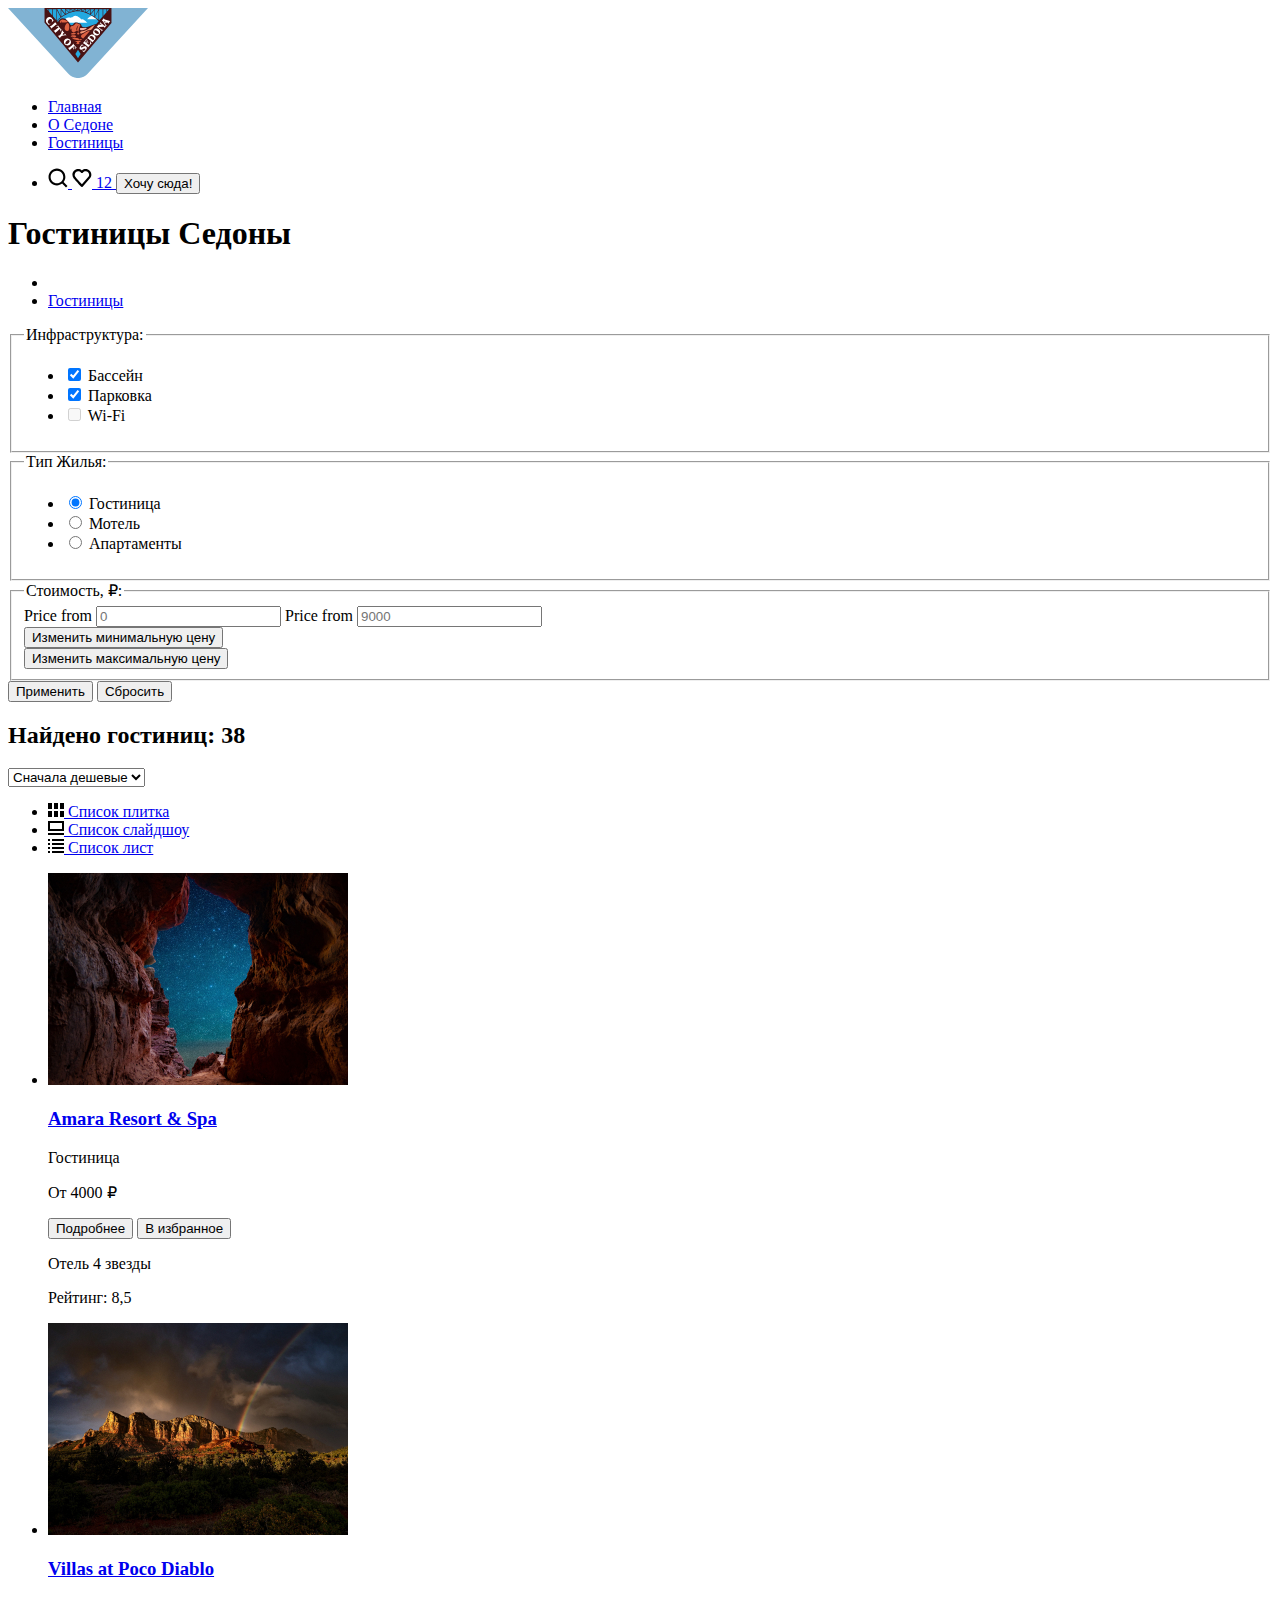
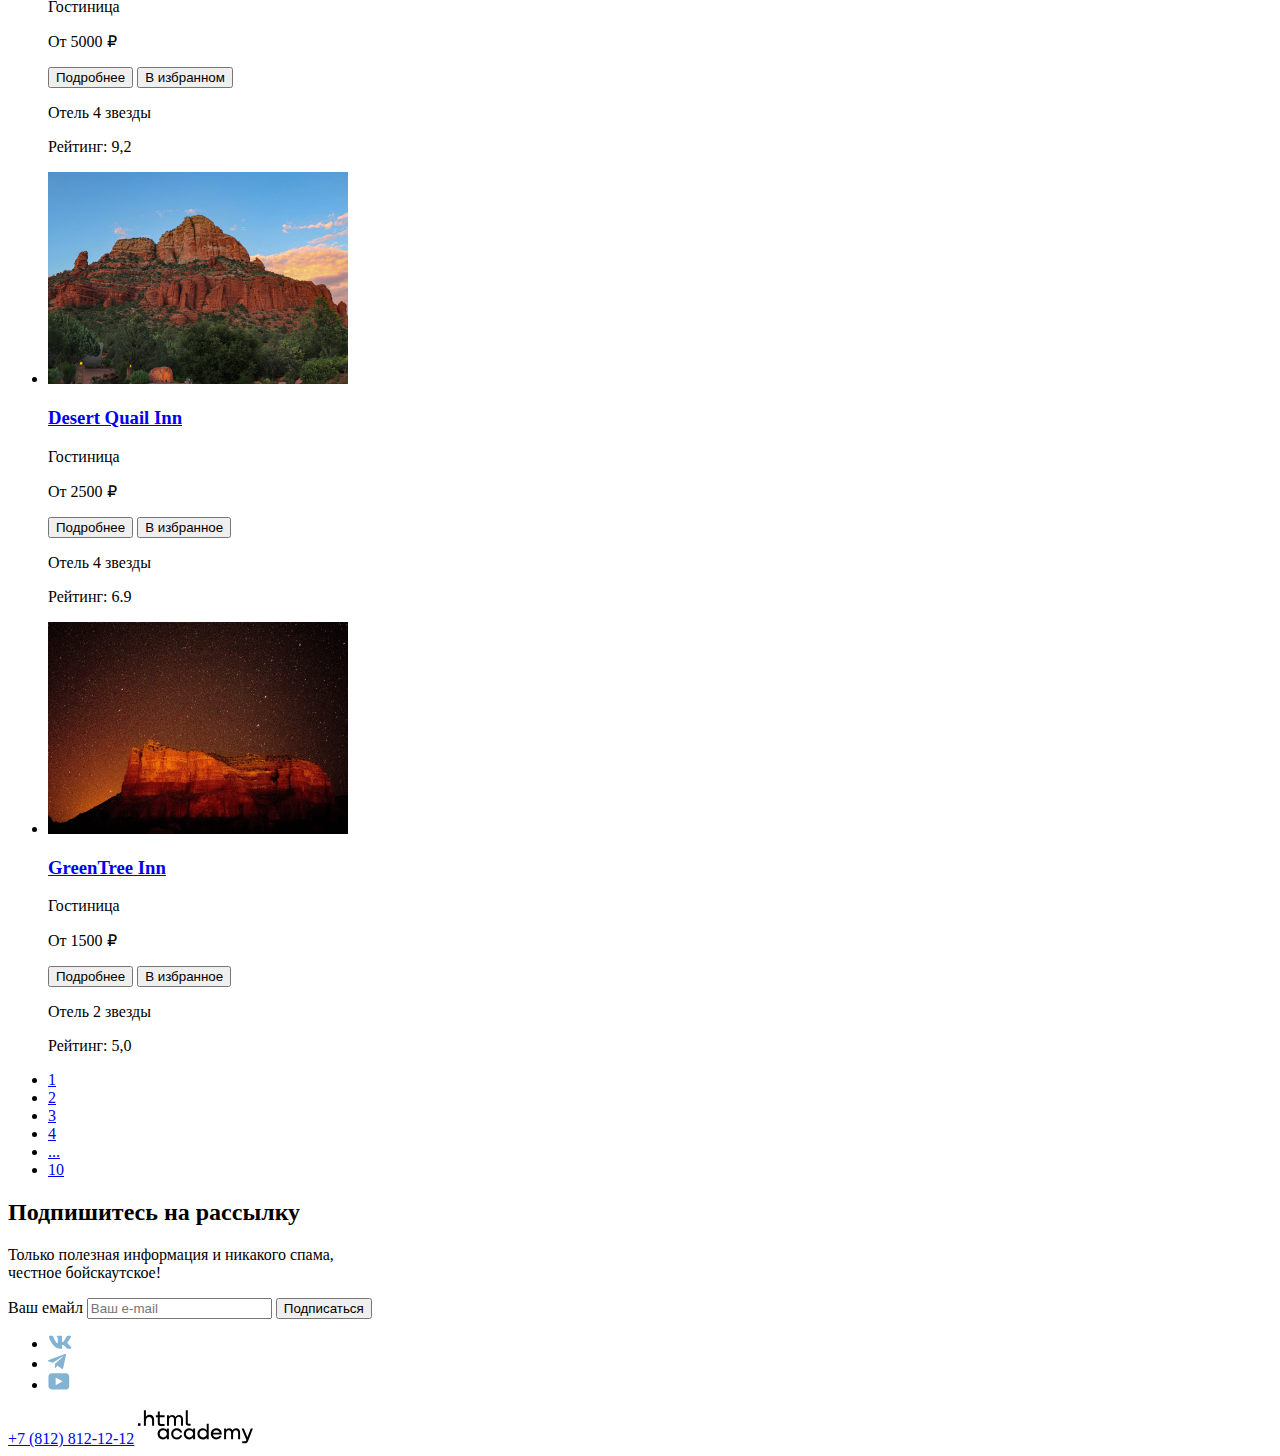
==== commit afa5d555: "Update style 4.2" ====
--- a/catalog.html
+++ b/catalog.html
@@ -55,10 +55,10 @@
       <main class="main-catalog" data-test="main">
         <section class="hotels-filter hotels-filter-picture" data-test="hotels-filter">
           <div class="for-tittle-and-breabcrumbs">
-            <h2 class="inner-title">Гостиницы Седоны</h2>
+            <h1 class="inner-title">Гостиницы Седоны</h1>
             <ul class="breadcrumbs-list">
               <li class="breadcrumbs-item">
-                <a class="breadcrumbs-link" href="index.html">
+                <a class="breadcrumbs-link" href="index.html" alt="изображение домик">
                   <svg aria-hidden="true" focusable="false" width="13" height="12" viewBox="0 0 13 13" fill="none"
                     xmlns="http://www.w3.org/2000/svg">
                     <path
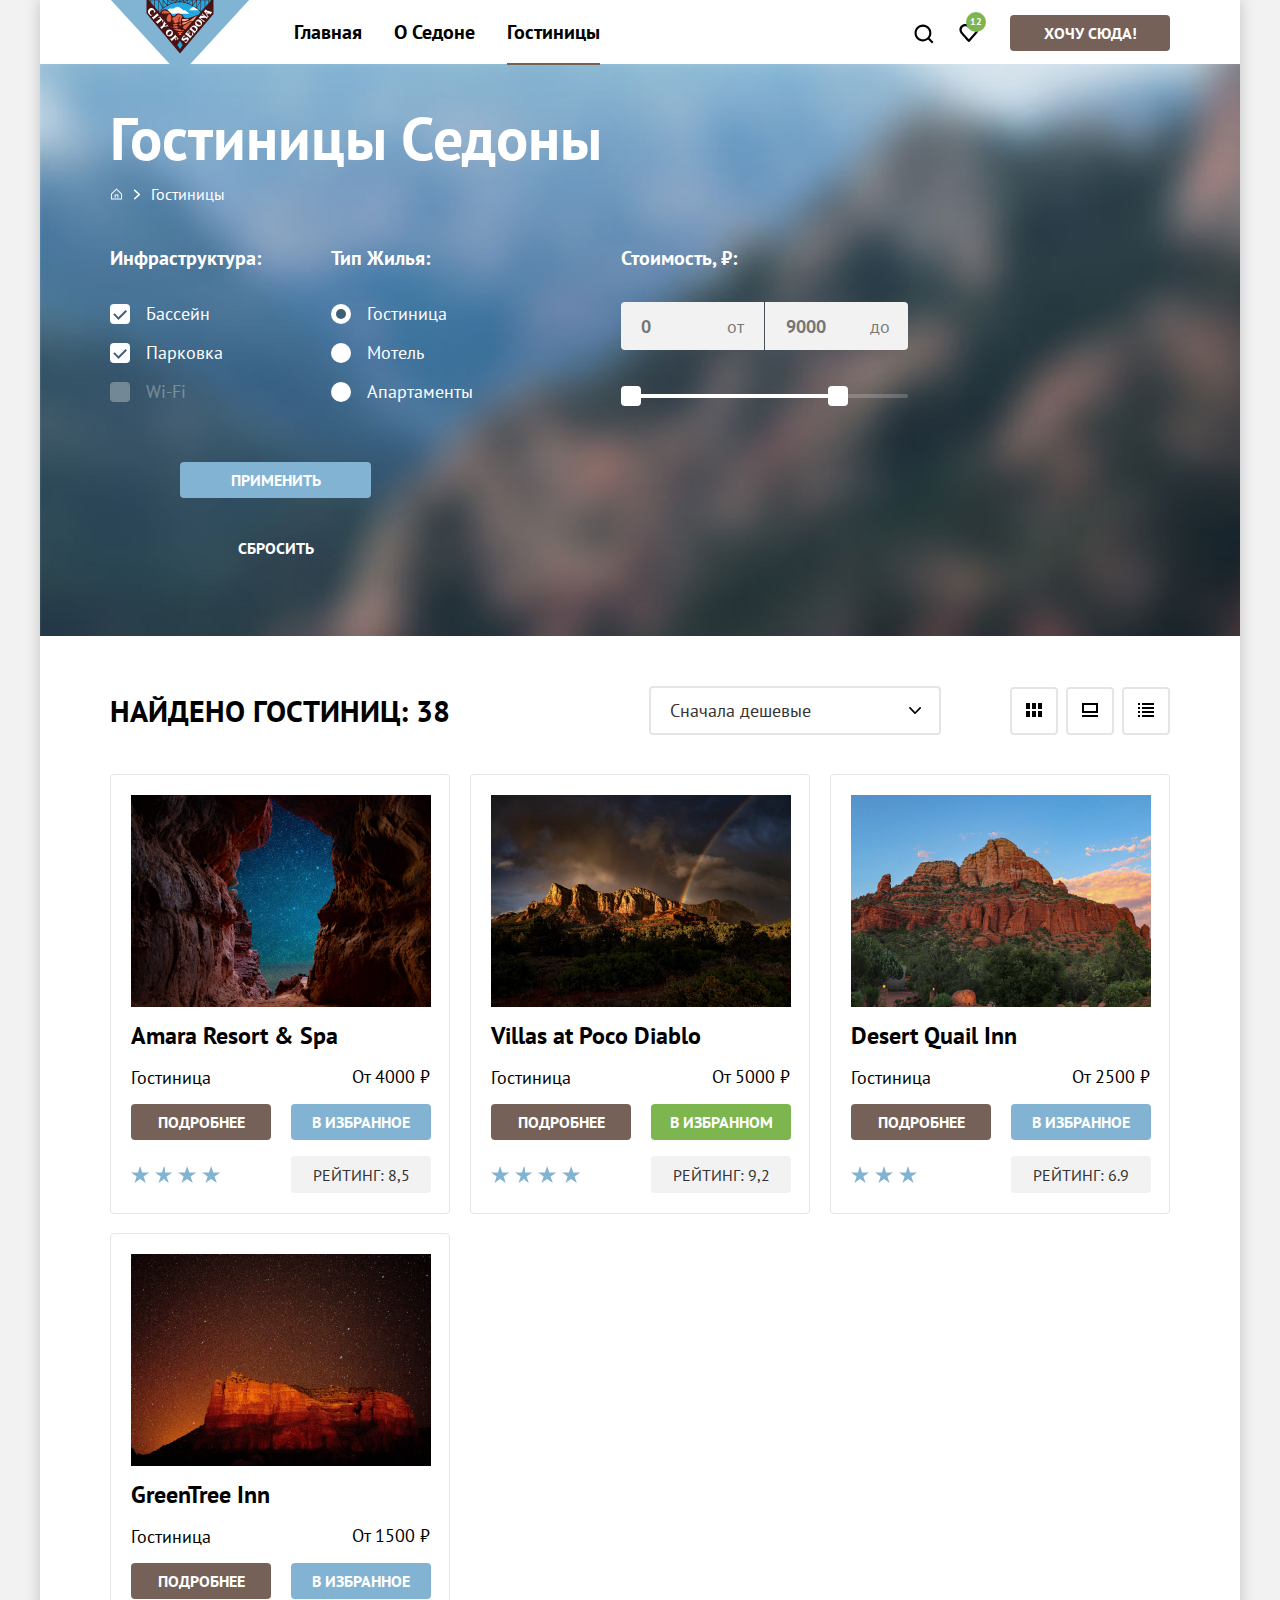
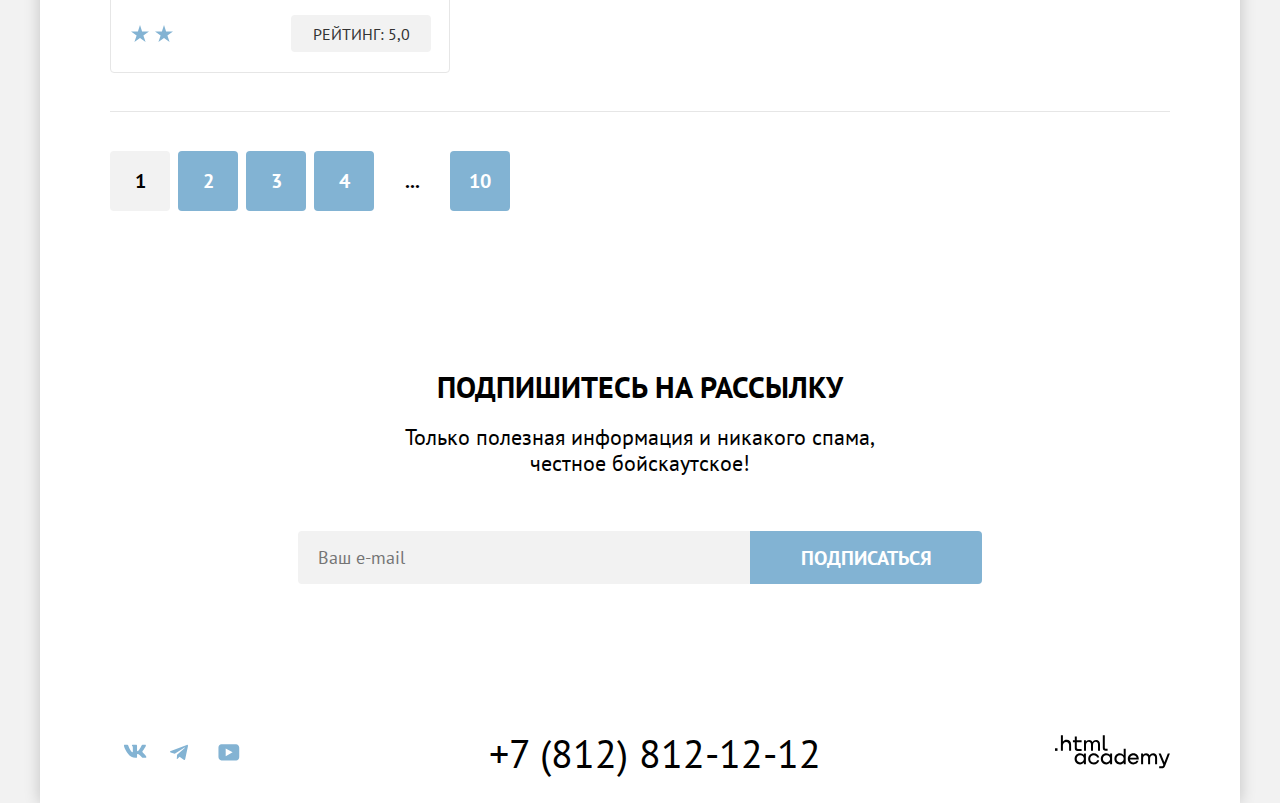
==== commit b3bfec24: "update style 4.4" ====
--- a/catalog.html
+++ b/catalog.html
@@ -3,7 +3,8 @@
   <head>
     <meta charset="UTF-8">
     <link href="style/style.css" rel="stylesheet">
-    <link rel="icon" href="images/catalog/favicon.svg">
+    <link rel="icon" href="favicon.ico">
+    <link rel="icon" type="image/png" href="images/favicon.png">
     <meta name="viewport" content="width=device-width, initial-scale=1.0">
     <title>Catalog</title>
   </head>
@@ -58,7 +59,8 @@
             <h1 class="inner-title">Гостиницы Седоны</h1>
             <ul class="breadcrumbs-list">
               <li class="breadcrumbs-item">
-                <a class="breadcrumbs-link" href="index.html" alt="изображение домик">
+                <a class="breadcrumbs-link" href="index.html">
+                  <span class="visually-hidden">ссылка на главную страницу</span>
                   <svg aria-hidden="true" focusable="false" width="13" height="12" viewBox="0 0 13 13" fill="none"
                     xmlns="http://www.w3.org/2000/svg">
                     <path
--- a/style/style.css
+++ b/style/style.css
@@ -0,0 +1,2341 @@
+*,
+*::before,
+*::after {
+  box-sizing: border-box;
+}
+
+@font-face {
+  font-family: "PT Sans";
+  font-style: normal;
+  font-weight: 400;
+  src: url("../fonts/ptsans-400.woff2") format("woff2");
+  font-display: swap;
+}
+
+@font-face {
+  font-family: "PT Sans";
+  font-style: normal;
+  font-weight: 700;
+  src: url("../fonts/ptsans-700.woff2")format("woff2");
+  font-display: swap;
+}
+
+body {
+  width: 1280px;
+  margin: 0 auto;
+  padding: 0 40px;
+  font-family: "PT Sans", Arial, sans-serif;
+  font-style: normal;
+  font-size: 18px;
+  line-height: 21px;
+  font-weight: 400;
+  background-color: #f2f2f2;
+  color: #000000;
+}
+
+.list-reset {
+  margin: 0;
+  padding: 0;
+  list-style: none;
+}
+
+.visually-hidden {
+  position: absolute;
+  width: 1px;
+  height: 1px;
+  margin: -1px;
+  padding: 0;
+  border: 0;
+  clip-path: inset(100%);
+  clip: rect(0 0 0 0);
+  overflow: hidden;
+}
+
+.container {
+  min-width: 1200px;
+  min-height: 2240px;
+  margin: 0;
+  padding: 0;
+  box-shadow: 0 0 15px rgba(0, 0, 0, 0.2);
+}
+
+.navigation-link,
+.navigation-link-current,
+.navigation-user-link,
+.navigation-user-link-favorite,
+.navigation-user-item,
+.header-button {
+  font-family: "PT Sans", sans-serif;
+  line-height: 24px;
+  font-weight: 700;
+  font-size: 20px;
+  text-decoration: none;
+  list-style: none;
+}
+
+.header-button {
+  min-width: 160px;
+  min-height: 36px;
+  max-height: 36px;
+  margin: 0 0 0 31px;
+  padding: 0;
+  font-size: 16px;
+  line-height: 20px;
+  font-weight: 700;
+  text-transform: uppercase;
+  color: #ffffff;
+  background-color: #756157;
+  border: none;
+  border-radius: 4px;
+  cursor: pointer;
+}
+
+.header-button:hover {
+  background-color: #615048;
+}
+
+.header-button:focus {
+  background-color: #615048;
+  outline: none;
+}
+
+.header-button:active {
+  background-color: #756157;
+  color: rgba(255, 255, 255, 0.5)
+}
+
+.header-button:disabled {
+  background-color: #e5e5e5;
+  opacity: 0.7;
+  pointer-events: none;
+}
+
+.page-header {
+  min-width: 1200px;
+  min-height: 64px;
+  margin: 0;
+  padding: 0 70px;
+  background-color: #ffffff;
+}
+
+.navigation {
+  display: flex;
+  justify-content: space-between;
+  min-height: 64px;
+  margin: 0;
+  padding: 0;
+}
+
+.navigation-logo {
+  padding: 0;
+  margin: 0;
+  margin-top: -9px;
+}
+
+.navigation-logo:hover,
+.navigation-logo:focus {
+  outline: none;
+}
+
+.navigation-list {
+  display: flex;
+  flex-wrap: wrap;
+  min-width: 339px;
+  min-height: 64px;
+  margin: 0 294px 0 28px;
+  padding: 0;
+  color: #000000;
+  font-size: 20px;
+  line-height: 24px;
+  font-weight: 700;
+  list-style: none;
+}
+
+.navigation-item {
+  margin: 0;
+  padding: 0;
+}
+
+.navigation-link {
+  position: relative;
+  display: flex;
+  margin: 0;
+  padding: 20px 16px;
+  color: inherit;
+  list-style-type: none;
+}
+
+.navigation-link:hover,
+.navigation-link:focus {
+  color: #756157;
+  outline: none;
+}
+
+.navigation-link:active {
+  color: #756157;
+  opacity: 0.3;
+}
+
+.navigation-link-current {
+  text-decoration: underline solid #756257;
+  text-decoration-thickness: 2px;
+  text-underline-offset: 24px;
+}
+
+.navigation-user {
+  display: flex;
+  min-width: 268px;
+  min-height: 64px;
+  padding: 0;
+  margin: 0;
+}
+
+.navigation-user-item {
+  display: flex;
+  align-items: center;
+  margin: 14px 0;
+  padding: 0;
+}
+
+.navigation-user-link {
+  width: 20px;
+  height: 20px;
+  padding: 0;
+  margin: 0;
+}
+
+.navigation-user-link:nth-last-of-type(2) {
+  width: 20px;
+  height: 20px;
+  padding: 0;
+  margin: 2px 25px 0 3px;
+}
+
+.navigation-user-link:focus {
+  opacity: 0.6;
+  outline: none;
+}
+
+.navigation-icon {
+  cursor: pointer;
+}
+
+.navigation-icon:hover {
+  opacity: 0.6;
+}
+
+.navigation-icon:active {
+  opacity: 0.3;
+}
+
+.navigation-user-link-favorite {
+  position: relative;
+}
+
+.notification-number {
+  position: absolute;
+  top: -11px;
+  right: -7px;
+  display: flex;
+  justify-content: center;
+  align-items: center;
+  width: 20px;
+  height: 20px;
+  margin: 0;
+  padding: 0;
+  font-size: 10px;
+  background-image: url("../images/catalog/rectangle_circle.svg");
+  background-repeat: no-repeat;
+  color: #ffffff;
+}
+
+.advantages-image {
+  height: 100%;
+  object-fit: cover;
+}
+
+.page-header-logo {
+  margin: 0;
+  padding: 0;
+  position: relative;
+  top: 8px;
+}
+
+.page-header-logo:hover {
+  opacity: 0.8;
+}
+
+.page-header-logo:active {
+  opacity: 0.7;
+}
+
+.main-index {
+  background-color: #ffffff;
+}
+
+.hero {
+  padding: 51px 371px 77px;
+  background-color: #82b3d3;
+  background-image: url("../images/divider.jpg"), url("../images/welcome.jpg");
+  background-size: 1200px auto, cover;
+  background-position: center bottom, center;
+  background-repeat: no-repeat;
+}
+
+.lead {
+  margin: 69px 0 25px;
+  padding: 0;
+  font-size: 30px;
+  font-weight: 700;
+  line-height: 36px;
+  text-transform: uppercase;
+}
+
+.lead-description {
+  text-align: center;
+  margin: 0 0 68px;
+  padding: 0;
+  font-size: 22px;
+  line-height: 26px;
+}
+
+.advantages {
+  text-align: center;
+  background-color: #ffffff;
+}
+
+.advantages-list {
+  display: grid;
+  grid-template-columns: 1fr 1fr 1fr;
+  padding: 0;
+  list-style: none;
+}
+
+.advantages-item {
+  position: relative;
+  margin: 0;
+  padding: 0;
+}
+
+.advantages-item::before {
+  position: absolute;
+  top: 198px;
+  left: 170px;
+  content: "";
+  display: block;
+  height: 2px;
+  width: 60px;
+  color: #000000;
+  background-color: currentColor;
+  opacity: 0.3;
+}
+
+.advantages-light {
+  min-width: 400px;
+  min-height: 385px;
+  background-color: #83b3d31f;
+}
+
+.advantages-dark-accent {
+  min-width: 400px;
+  min-height: 385px;
+  background-color: #83b3d333;
+}
+
+.advantages-light-second {
+  min-width: 400px;
+  min-height: 385px;
+  background-color: #83b3d31f;
+}
+
+.advantages-item-wide {
+
+  position: relative;
+  display: flex;
+  grid-column: 1 / -1;
+  width: 100%;
+  margin-top: 21px;
+  background-color: #82b3d3;
+}
+
+.advantages-item-wide::before {
+  position: absolute;
+  top: 188px;
+  left: 170px;
+  content: "";
+  display: block;
+  height: 2px;
+  width: 60px;
+  color: #ffffff;
+  background-color: currentColor;
+  opacity: 0.3;
+}
+
+.advantages-item-wide-two {
+  position: relative;
+  display: flex;
+  grid-column: 1 / -1;
+  width: 100%;
+  margin: 0;
+  background-color: #82b3d3;
+}
+
+.advantages-item-wide-two::after {
+  position: absolute;
+  top: 188px;
+  right: 170px;
+  content: "";
+  display: block;
+  height: 2px;
+  width: 60px;
+  color: #ffffff;
+  background-color: currentColor;
+  opacity: 0.3;
+}
+
+.advantages-title-with-picture {
+  margin: 0 0 0 -3px;
+  padding-bottom: 62px;
+  font-size: 24px;
+  line-height: 28px;
+  font-weight: 700;
+  color: #ffffff;
+  text-transform: uppercase;
+}
+
+.advantages-description-with-picture {
+  margin: 0;
+  padding: 0;
+  font-size: 18px;
+  line-height: 21px;
+  font-weight: 400;
+  color: #ffffff;
+}
+
+.advantages-wrapper {
+  min-width: 230px;
+  min-height: 181px;
+  max-width: 400px;
+  margin: 102px 85px;
+  padding: 0;
+}
+
+.advantages-title {
+  margin: 0;
+  padding-bottom: 62px;
+  font-size: 24px;
+  line-height: 28px;
+  font-weight: 700;
+  color: #ffffff;
+  text-transform: uppercase;
+}
+
+.advantages-description {
+  margin-top: 1px;
+  padding: 0;
+  line-height: 21px;
+  color: #ffffff;
+}
+
+.advantages-title-cube {
+  padding-top: 11px;
+  color: #000000;
+}
+
+.advantages-description-cube {
+  color: #000000;
+}
+
+.infrastructure {
+  text-align: center;
+  min-height: 246px;
+  margin: 0;
+  padding: 0;
+  background-color: #ffffff;
+}
+
+.infrastructure-lead {
+  margin: 65px 347px 0 348px;
+  padding: 0;
+  line-height: 36px;
+  font-weight: 700;
+  font-size: 30px;
+  text-transform: uppercase;
+}
+
+.infrastructure-lead-description {
+  align-content: center;
+  margin: 20px 355px 64px;
+  font-size: 22px;
+  line-height: 26px;
+}
+
+.infrastructure-list {
+  display: flex;
+  flex-wrap: wrap;
+  align-content: center;
+  margin: 0;
+  padding: 0;
+  list-style: none;
+}
+
+.infrastructure-item-accent-dark {
+  background-color: #83b3d31f;
+}
+
+.infrastructure-item-accent-light {
+  background-color: #ffffff;
+}
+
+.infrastructure-item {
+  width: 400px;
+  min-height: 385px;
+}
+
+.infrastructure-item-home {
+  min-width: 75px;
+  min-height: 72px;
+  padding: 0;
+  margin: 0;
+  background-image: url("../images/icon_home.svg");
+  background-repeat: no-repeat;
+  background-position: 50% 26%;
+}
+
+.infrastructure-item-food {
+  min-width: 75px;
+  min-height: 72px;
+  background-image: url("../images/icon_food_burger.svg");
+  background-repeat: no-repeat;
+  background-position: 50% 26%;
+}
+
+.infrastructure-item-souvenir {
+  min-width: 75px;
+  min-height: 72px;
+  background-image: url("../images/icon_souvenir.svg");
+  background-repeat: no-repeat;
+  background-position: 50% 26%;
+}
+
+.infrastructure-title {
+  margin: 183px 85px 0;
+  padding: 0;
+  line-height: 28px;
+  font-weight: 700;
+  font-size: 24px;
+  text-transform: uppercase;
+}
+
+.infrastructure-description {
+  margin: 30px 86px 81px 85px;
+  padding: 0;
+}
+
+.search {
+  min-width: 1200px;
+  min-height: 406px;
+  text-align: center;
+  align-content: center;
+  background-color: #ffffff;
+}
+
+.search-title {
+  margin-bottom: 20px;
+  margin-top: 0;
+  padding: 0;
+  line-height: 36px;
+  font-size: 30px;
+  text-transform: uppercase;
+}
+
+.search-description {
+  margin: 0;
+  padding-bottom: 54px;
+  padding-top: 0;
+  font-size: 22px;
+  line-height: 26px;
+}
+
+.search-button {
+  display: inline-block;
+  margin: 0;
+  padding: 0 10px 0 10px;
+  min-width: 376px;
+  max-width: 376px;
+  min-height: 52px;
+  font-family: "PT Sans", Arial, sans-serif;
+  font-weight: 700;
+  font-size: 20px;
+  line-height: 36px;
+  text-transform: uppercase;
+  color: #ffffff;
+  background-color: #756157;
+  border: none;
+  border-radius: 4px;
+  cursor: pointer;
+}
+
+.search-button:hover,
+.search-button:focus {
+  background-color: #615048;
+  outline: none;
+}
+
+.search-button:active {
+  background-color: #756157;
+  color: rgba(255, 255, 255, 0.5)
+}
+
+.search-button:disabled {
+  background-color: #e5e5e5;
+  opacity: 0.7;
+  pointer-events: none;
+}
+
+.subscribe {
+  display: flex;
+  flex-direction: column;
+  min-width: 1200px;
+  min-height: 415px;
+  margin: 0;
+  padding: 0;
+  font-family: inherit;
+  color: #ffffff;
+  background-image: url("../images/catalog/subscribe_page_blur.jpg");
+  background-size: cover;
+  background-repeat: no-repeat;
+  background-color: #82b3d3;
+  text-transform: uppercase;
+}
+
+.subscribe-title {
+  margin: 96px 397px 0;
+  padding: 0;
+  line-height: 36px;
+  font-weight: 700;
+  font-size: 30px;
+}
+
+.subscribe-description {
+  margin: 21px 0 54px;
+  padding: 0;
+  text-transform: none;
+  text-align: center;
+  line-height: 26px;
+  font-weight: 400;
+  font-size: 22px;
+}
+
+.subscribe-description-catalog {
+  margin: 19px 0 55px;
+  padding: 0;
+  text-transform: none;
+  text-align: center;
+  line-height: 26px;
+  font-weight: 400;
+  font-size: 22px;
+}
+
+.subscribe-form {
+  min-width: 684px;
+  margin: 0 258px 104px;
+}
+
+.subscribe-form-name {
+  display: flex;
+  min-width: 452px;
+  min-height: 52px;
+  margin: 0;
+  padding: 0;
+}
+
+.subscribe-button {
+  display: inline-block;
+  min-width: 232px;
+  min-height: 53px;
+  margin: 0;
+  padding: 0;
+  font-family: "PT Sans", sans-serif;
+  font-size: 20px;
+  font-weight: 700;
+  line-height: 36px;
+  text-transform: uppercase;
+  color: #ffffff;
+  background-color: #82b3d3;
+  border-radius: 0 4px 4px 0;
+  border: none;
+  cursor: pointer;
+}
+
+.subscribe-button:hover {
+  background-color: #68a2ca;
+}
+
+.subscribe-button:focus {
+  background-color: #68a2ca;
+  outline: none;
+}
+
+.subscribe-button:active {
+  background-color: #82b3d3;
+  color: rgba(255, 255, 255, 0.5)
+}
+
+.subscribe-button:disabled {
+  background-color: #e5e5e5;
+  pointer-events: none;
+}
+
+.page-footer {
+  display: flex;
+  flex-wrap: wrap;
+  justify-content: space-around;
+  align-items: center;
+  padding: 45px 70px 30px;
+  background-color: #ffffff;
+}
+
+.footer-social-list {
+  display: flex;
+  flex-wrap: wrap;
+  justify-content: center;
+  width: 146px;
+  min-height: 40px;
+  margin: 0 0 0 -1px;
+  padding: 0;
+  list-style: none;
+}
+
+.footer-social-item {
+  width: 47.33px;
+  min-height: 40px;
+  margin: 0;
+  padding: 0;
+}
+
+.footer-social-link {
+  margin: 0;
+  padding: 0;
+}
+
+.footer-social-link:hover,
+.footer-social-link:focus {
+  outline: none;
+}
+
+.footer-social-link:hover path {
+  fill: #68a2ca;
+}
+
+.footer-social-link:focus path {
+  fill: #68a2ca;
+}
+
+.footer-social-link:active path {
+  fill: #68a2ca;
+  opacity: 0.3;
+}
+
+.icon-footer {
+  display: flex;
+  margin: 11px 12px 0;
+  text-decoration: none;
+  cursor: pointer;
+}
+
+.copyright {
+  display: flex;
+  min-width: 115px;
+  min-height: 33px;
+  margin: 0;
+  padding: 0;
+  outline: none;
+}
+
+.footer-logo-link-academy {
+  margin-top: -2px;
+  padding: 0;
+  text-decoration: none;
+}
+
+.footer-logo-link-academy:focus path {
+  outline: none;
+}
+
+.copyright:hover path {
+  fill: #756157;
+}
+
+.copyright:focus path {
+  fill: #756157;
+  outline: none;
+}
+
+.copyright:active path {
+  fill: #756157;
+  opacity: 0.3;
+}
+
+.footer-phone {
+  max-width: 360px;
+  margin-right: auto;
+  margin-left: auto;
+  margin-top: -1px;
+  font-size: 40px;
+  line-height: 40px;
+  color: inherit;
+  text-decoration: none;
+}
+
+.footer-phone:hover {
+  color: #756157;
+}
+
+.footer-phone:focus {
+  color: #756157;
+  outline: none;
+}
+
+.footer-phone:active {
+  opacity: 0.3;
+}
+
+.placeholder-form {
+  min-width: 452px;
+  padding: 15px 20px 14px 20px;
+  font-family: "PT Sans", Arial, sans-serif;
+  font-size: 18px;
+  font-weight: 400;
+  line-height: 24px;
+  color: #000000;
+  background-color: #f2f2f2;
+  border-radius: 4px 0 0 4px;
+  border: none;
+}
+
+.placeholder-form:hover {
+  background-color: #f2f2f2;
+  outline: none;
+}
+
+.placeholder-form:focus {
+  background-color: #f2f2f2;
+  outline: 3px solid #83b3d3;
+}
+
+.placeholder-form:active {
+  background-color: #f2f2f2;
+}
+
+.placeholder-form:disabled {
+  background-color: #e5e5e5;
+  opacity: 0.6;
+  pointer-events: none;
+}
+
+/* СТИЛИ СТРАНИЦЫ КАТАЛОГ */
+
+.main-catalog {
+  background-color: #ffffff;
+}
+
+.hotels-filter {
+  display: flex;
+  flex-wrap: wrap;
+  min-width: 1060px;
+  min-height: 307px;
+  padding: 35px 70px 70px;
+}
+
+.hotels-filter-picture {
+  min-width: 1200px;
+  min-height: 412px;
+  margin: -1px 0 0 0;
+  background-color: #68a2ca;
+  background-image: url("../images/catalog/background_image_catalog_blur.jpg");
+  background-repeat: no-repeat;
+  background-size: cover;
+}
+
+.for-tittle-and-breabcrumbs {
+  width: 1060px;
+  height: 107px;
+  margin-bottom: 40px;
+}
+
+.inner-title {
+  margin: 0;
+  font-size: 60px;
+  font-weight: 700;
+  line-height: 78px;
+  color: #ffffff;
+}
+
+.breadcrumbs-list {
+  display: flex;
+  flex-wrap: wrap;
+  justify-content: left;
+  align-items: self-end;
+  margin-top: 6px;
+  padding: 0;
+  list-style: none;
+}
+
+.breadcrumbs-list li:not(:first-child) {
+  margin-right: 10px;
+}
+
+.breadcrumbs-item:nth-last-of-type(1n) {
+  min-width: 6.39px;
+  min-height: 9.94px;
+  margin-top: 0;
+  font-size: 16px;
+  line-height: 21px;
+  font-weight: 400;
+  color: #ffffff;
+  background-repeat: no-repeat;
+  text-decoration: none;
+}
+
+.breadcrumbs-item:focus path {
+  border: none;
+  outline: none;
+}
+
+.breadcrumbs-daw {
+  cursor: pointer;
+}
+
+.breadcrumbs-daw:hover {
+  opacity: 0.6;
+}
+
+.breadcrumbs-daw:focus {
+  outline: 3px solid #83b3d3;
+}
+
+.breadcrumbs-daw:active {
+  opacity: 0.3;
+  outline: none;
+}
+
+.breadcrumbs-item-two {
+  position: relative;
+  margin-left: 18px;
+  font-size: 16px;
+  font-weight: 400;
+  text-decoration: none;
+  color: #ffffff;
+}
+
+.breadcrumbs-item-two:hover {
+  opacity: 0.6;
+}
+
+.breadcrumbs-item-two:focus {
+  outline: 3px solid #83b3d3;
+  border-radius: 4px;
+}
+
+.breadcrumbs-item-two:active {
+  opacity: 0.3;
+  outline: none;
+}
+
+.breadcrumbs-item-two::after {
+  content: "";
+  position: absolute;
+  top: 5px;
+  left: -19px;
+  margin-left: 1px;
+  width: 10px;
+  height: 11px;
+  background-image: url("../images/catalog/breadcrumbs.svg");
+  background-repeat: no-repeat;
+}
+
+.breadcrumbs-link {
+  margin-right: 10px;
+  padding: 0;
+}
+
+.breadcrumbs-link:hover {
+  opacity: 0.6;
+}
+
+.breadcrumbs-link:focus {
+  outline: 3px solid #83b3d3;
+  border-radius: 4px;
+}
+
+.breadcrumbs-link:active {
+  opacity: 0.3;
+  outline: none;
+}
+
+.hotels-filter-group {
+  display: block;
+  width: 150.43px;
+  min-height: 157px;
+  margin-right: 70px;
+  margin-left: 0;
+  padding: 0;
+  list-style-type: none;
+  border: 0;
+}
+
+.hotels-filter-list {
+  margin: 0;
+  padding: 0;
+  list-style: none;
+}
+
+.housing-filter-group {
+  display: block;
+  width: 150.43px;
+  min-height: 157px;
+  margin-right: 140px;
+  margin-left: 0;
+  padding: 0;
+  border: 0;
+}
+
+.housing-filter-list {
+  margin: 0;
+  padding: 0;
+  list-style: none;
+}
+
+.hotels-filter-title,
+.housing-filter-title {
+  margin: 0;
+  padding: 0 0 32px;
+  font-weight: 700;
+  font-size: 20px;
+  line-height: 24px;
+  color: #ffffff;
+}
+
+.hotels-filter-item:not(:last-child),
+.housing-filter-item:not(:last-child) {
+  margin: 0;
+  padding-bottom: 16px;
+  font-size: 18px;
+  line-height: 23px;
+  font-weight: 400;
+  color: #ffffff;
+}
+
+.hotels-filter-item,
+.housing-filter-item {
+  color: #ffffff;
+}
+
+.control-input {
+  width: 20px;
+  height: 20px;
+  margin: 0;
+  padding: 0;
+  cursor: pointer;
+}
+
+/* Checkbox */
+
+.control {
+  position: relative;
+  padding-left: 25px;
+}
+
+.control-mark {
+  position: absolute;
+  top: 2px;
+  left: 0;
+  width: 20px;
+  height: 20px;
+  background-color: #ffffff;
+  border: none;
+  border-radius: 4px;
+  cursor: pointer;
+}
+
+.control-label {
+  margin-left: 11px;
+  font-size: 18px;
+  line-height: 23px;
+  font-weight: 400;
+  cursor: pointer;
+}
+
+.control-input:focus + .control-mark {
+  outline: 3px solid #83b3d3;
+}
+
+.control:hover {
+  opacity: 0.6;
+}
+
+.control-input:hover .control-label {
+  opacity: 0.6;
+}
+
+.control:active .control-mark {
+  opacity: 0.3;
+}
+
+.control-input:active .control-label {
+  opacity: 0.3;
+}
+
+.control-input:active + .control-mark {
+  outline: 2px solid #83b3d3;
+}
+
+.control-input:disabled + .control-mark {
+  border-color: #242424;
+}
+
+.control-input[type="checkbox"]:checked + .control-mark::before {
+  content: "";
+  position: absolute;
+  top: 10.5px;
+  left: 3px;
+  width: 6.1px;
+  height: 2px;
+  background-color: #3f5e72;
+}
+
+.control-input[type="checkbox"]:checked + .control-mark::after {
+  content: "";
+  position: absolute;
+  top: 9.7px;
+  left: 6.2px;
+  width: 12px;
+  height: 2px;
+  background-color: #3f5e72;
+}
+
+.control:has(.control-input:disabled) {
+  opacity: 0.3;
+  pointer-events: none;
+}
+
+.control-input[type="checkbox"]:hover + .control-mark::after {
+  background-color: #3f5e72;
+}
+
+.control-input[type="checkbox"]:hover + .control-mark::before {
+  background-color: #3f5e72;
+}
+
+.control-input[type="checkbox"]:focus + .control-mark::after {
+  background-color: #3f5e72;
+}
+
+.control-input[type="checkbox"]:focus + .control-mark::before {
+  background-color: #3f5e72;
+}
+
+.control-input[type="checkbox"]:checked + .control-mark::before {
+  transform: rotate(45deg);
+}
+
+.control-input[type="checkbox"]:checked + .control-mark::after {
+  transform: rotate(-45deg);
+}
+
+/* Checkbox */
+
+/* radio button */
+
+.control-input[type="radio"] + .control-mark {
+  border-radius: 50%;
+}
+
+.control-input[type="radio"]:checked + .control-mark::before {
+  content: "";
+  position: absolute;
+  top: 5px;
+  left: 5px;
+  width: 10px;
+  height: 10px;
+  background-color: #3f5e72;
+  border-radius: 50%;
+}
+
+.control-input[type="radio"]:hover + .control-mark::before {
+  background-color: #3f5e72;
+}
+
+.control-input[type="radio"]:focus + .control-mark::before {
+  background-color: #3f5e72;
+}
+
+/* radio button */
+
+.price-filter-group {
+  display: flex;
+  flex-wrap: wrap;
+  width: 288px;
+  height: 160px;
+  padding: 0;
+  margin: 0;
+  border: 0;
+}
+
+.price-filter-title {
+  margin: 0;
+  padding: 0 0 32px;
+  font-weight: 700;
+  font-size: 20px;
+  line-height: 24px;
+  color: #ffffff;
+}
+
+.field-input-price {
+  width: 143px;
+  height: 48px;
+  margin-right: 2px;
+  padding: 12px 20px 12px 20px;
+  font-family: "PT Sans", Arial, sans-serif;
+  font-size: 18px;
+  line-height: 24px;
+  font-weight: 700;
+  color: #000000;
+  background-color: #f2f2f2;
+  border-radius: 4px 0 0 4px;
+  border: none;
+  outline: none;
+}
+
+.field-input-price:hover {
+  background-color: #e6e6e6;
+}
+
+.field-input-price:focus {
+  outline: 3px solid #83b3d3;
+  background-color: #e6e6e6;
+}
+
+.field-input-price-second {
+  width: 143px;
+  height: 48px;
+  padding: 12px 20px 12px 21px;
+  font-family: "PT Sans", Arial, sans-serif;
+  font-size: 18px;
+  line-height: 24px;
+  font-weight: 700;
+  color: black;
+  background-color: #f2f2f2;
+  border-radius: 0 4px 4px 0;
+  border: none;
+  outline: none;
+}
+
+.field-input-price-second:hover {
+  background-color: #e6e6e6;
+}
+
+.field-input-price-second:focus {
+  outline: 3px solid #83b3d3;
+  background-color: #e6e6e6;
+}
+
+.field-input-price:disabled,
+.field-input-price-second:disabled {
+  pointer-events: none;
+  opacity: 0.3;
+}
+
+/* рейндж бар*/
+
+.range {
+  width: 287px;
+  height: 20px;
+}
+
+.range-scale {
+  position: relative;
+  height: 4px;
+  width: 287px;
+  padding: 0;
+  margin-top: 30px;
+  margin-bottom: 20px;
+  background-color: rgba(255, 255, 255, 0.2);
+  border-radius: 2px;
+}
+
+.range-bar {
+  position: relative;
+  height: 4px;
+  margin-top: -4px;
+  background-color: #ffffff;
+}
+
+.range-toggle {
+  position: absolute;
+  width: 20px;
+  height: 20px;
+  background: #ffffff;
+  border: none;
+  border-radius: 20%;
+  cursor: pointer;
+}
+
+.range-toggle:focus {
+  outline: 3px solid #83b3d3;
+}
+
+.range-toggle:active {
+  outline: 2px solid #83b3d3;
+}
+
+.range-toggle:disabled {
+  opacity: 0.3;
+  pointer-events: none;
+}
+
+.toggle-min {
+  top: -8px;
+  left: 0;
+}
+
+.toggle-max {
+  top: -8px;
+  right: 0;
+}
+
+/* рейндж */
+
+.block-for-button {
+  width: 191px;
+  height: 104px;
+  margin-top: 56px;
+  margin-left: 70px;
+  padding: 0;
+}
+
+.subscribe-button-apply {
+  min-width: 191px;
+  min-height: 36px;
+  max-height: 36px;
+  margin: 0 0 32px;
+  padding: 0;
+  font-family: "PT Sans", Arial, sans-serif;
+  font-weight: 700;
+  text-transform: uppercase;
+  font-size: 16px;
+  line-height: 20px;
+  text-align: center;
+  color: #ffffff;
+  background-color: #82b3d3;
+  border-radius: 4px;
+  border: none;
+  cursor: pointer;
+  outline: none;
+}
+
+.subscribe-button-apply:hover {
+  background-color: #68a2ca;
+}
+
+.subscribe-button-apply:focus {
+  background-color: #68a2ca;
+}
+
+.subscribe-button-apply:active {
+  background-color: #82b3d3;
+  color: rgba(255, 255, 255, 0.5)
+}
+
+.subscribe-button-apply:disabled {
+  background-color: #e5e5e5;
+  pointer-events: none;
+}
+
+.subscribe-button-reset {
+  min-width: 191px;
+  min-height: 36px;
+  max-height: 36px;
+  margin: 0;
+  padding: 0;
+  font-family: "PT Sans", Arial, sans-serif;
+  font-weight: 700;
+  text-transform: uppercase;
+  font-size: 16px;
+  line-height: 20px;
+  text-align: center;
+  color: #ffffff;
+  background-color: transparent;
+  border-radius: 4px;
+  border: none;
+  cursor: pointer;
+}
+
+.subscribe-button-reset:hover {
+  opacity: 0.3;
+}
+
+.subscribe-button-reset:focus {
+  outline: 3px solid #83b3d3;
+  border-radius: 4px;
+  color: #ffffff;
+}
+
+.subscribe-button-reset:active {
+  color: rgba(255, 255, 255, 0.5);
+  opacity: 0.1;
+  outline: none;
+}
+
+.subscribe-button-reset:disabled {
+  pointer-events: none;
+}
+
+.all-subject {
+  display: flex;
+  flex-wrap: wrap;
+  width: 1060px;
+  min-height: 160px;
+}
+
+.catalog-card {
+  display: grid;
+  grid-template-columns: repeat(3, 1fr);
+  margin: 40px 70px 80px;
+  padding: 0;
+  gap: 20px;
+  list-style-type: none;
+}
+
+.hotels-found-menu {
+  display: flex;
+  justify-content: space-between;
+  align-items: center;
+  width: 1060px;
+  min-height: 49px;
+  margin: 50px 70px 40px;
+  padding: 0;
+}
+
+.catalog-card-title {
+  display: flex;
+  align-items: center;
+  max-width: 400px;
+  margin: 0;
+  /* padding-right: 190px; */
+  font-size: 30px;
+  line-height: 36px;
+  font-weight: 700;
+  text-transform: uppercase;
+}
+
+.toggle-list {
+  display: flex;
+  flex-wrap: wrap;
+  justify-content: right;
+  align-items: center;
+  gap: 8px;
+  max-width: 170px;
+  min-height: 48px;
+  margin: 0;
+  padding: 0;
+  list-style-type: none;
+}
+
+.toggle-item {
+  display: flex;
+  justify-content: space-around;
+  align-items: center;
+  width: 48px;
+  height: 48px;
+  border: 2px solid #e5e5e5;
+  border-radius: 4px;
+  cursor: pointer;
+}
+
+.toggle-item:has(.toggle-link:hover) {
+  border-color: #000000;
+}
+
+.toggle-item:has(.toggle-link:focus) {
+  border-color: #68a2ca;
+}
+
+.toggle-item:has(.toggle-link:active) {
+  border-color: #000000;
+  opacity: 0.9;
+}
+
+.toggle-item:hover {
+  border-color: #000000;
+}
+
+.toggle-item:active {
+  opacity: 0.3;
+}
+
+.toggle-link {
+  outline: none;
+  border: none;
+}
+
+.catalog-card-select {
+  -webkit-appearance: none;
+  -moz-appearance: none;
+  appearance: none;
+  width: 292px;
+  height: 49px;
+  margin-left: 130px;
+  margin-top: 0;
+  padding: 12px 20px 14px 19px;
+  font-family: "PT Sans", Arial, sans-serif;
+  font-size: 18px;
+  line-height: 21px;
+  font-weight: 400;
+  color: #333333;
+  background-color: #ffffff;
+  background-image: url("../images/catalog/check_mark.svg");
+  background-size: 12px 9px;
+  background-position: center right 18px;
+  background-repeat: no-repeat;
+  border: 2px solid #e5e5e5;
+  border-radius: 4px;
+  cursor: pointer;
+}
+
+.catalog-card-select:hover {
+  border-color: #68a2ca;
+}
+
+.catalog-card-select:active,
+.catalog-card-select:focus {
+  border-color: #68a2ca;
+  outline-color: #68a2ca;
+}
+
+.catalog-card-select:disabled {
+  pointer-events: none;
+  opacity: 0.7;
+}
+
+.catalog-card-list {
+  display: grid;
+  gap: 20px;
+  margin: -1px 0 0 0;
+  padding: 0;
+  list-style: none;
+}
+
+.catalog-card-link {
+  grid-column: 1/-1;
+  text-decoration: none;
+  color: #000000;
+}
+
+.catalog-card-link:hover,
+.catalog-card-link:focus {
+  color: #756157;
+  outline: none;
+  transform: scale(1.05);
+  transition: 0.6s;
+  filter: grayscale(0.7);
+}
+
+.catalog-card-item {
+  display: grid;
+  gap: 16px 20px;
+  grid-template-columns: repeat(2, 140px);
+  min-width: 340px;
+  min-height: 438px;
+  padding: 20px;
+  border: 1px solid #e6e6e6;
+  border-radius: 4px;
+}
+
+.catalog-card-title-link {
+  grid-column: 1 / -1;
+  margin: -5px 0 -1px;
+  padding: 0;
+  font-size: 24px;
+  font-weight: 700;
+  line-height: 28px;
+}
+
+.catalog-card-title-link:hover {
+  color: #756157;
+  transform: scale(0.98);
+  transition: 0.6s;
+}
+
+.catalog-card-title-link:active {
+  color: #756157;
+  opacity: 0.6;
+}
+
+.catalog-card-description {
+  margin: 2px 0 0 0;
+  padding: 0;
+  font-size: 18px;
+  font-weight: 400;
+  line-height: 21px;
+}
+
+.price {
+  position: relative;
+  text-align: right;
+  margin: 0 1px -2px 0;
+  padding: 0;
+  font-family: "PT Sans", sans-serif;
+  font-size: 18px;
+  line-height: 24px;
+}
+
+.price-from-range,
+.price-from-range-two {
+  position: relative;
+  width: 142px;
+  height: 48px;
+  margin-right: 2px;
+  padding: 0;
+  text-align: right;
+  font-family: "PT Sans", sans-serif;
+  font-size: 18px;
+  line-height: 24px;
+}
+
+.price-from-range::after {
+  content: "от";
+  position: absolute;
+  inset: 15px 20px 12px 106px;
+  color: #000000;
+  line-height: 20px;
+  opacity: 0.5;
+}
+
+.price-from-range-two::after {
+  content: "до";
+  position: absolute;
+  inset: 15px 20px 12px 105px;
+  color: #000000;
+  line-height: 20px;
+  opacity: 0.5;
+}
+
+.price-from-range:has(.field-input-price:disabled) {
+  pointer-events: none;
+}
+
+.more-details {
+  min-width: 140px;
+  height: 36px;
+  max-height: 36px;
+  margin: 0;
+  padding: 0;
+  font-family: "PT Sans", sans-serif;
+  font-size: 16px;
+  line-height: 20px;
+  font-weight: 700;
+  text-align: center;
+  background-color: #756157;
+  text-transform: uppercase;
+  color: #ffffff;
+  border: none;
+  border-radius: 4px;
+  cursor: pointer;
+}
+
+.more-details:hover {
+  background-color: #615048;
+}
+
+.more-details:focus {
+  background-color: #615048;
+  outline: none;
+}
+
+.more-details:active {
+  background-color: #756157;
+  color: rgba(255, 255, 255, 0.5)
+}
+
+.more-details:disabled {
+  background-color: #e5e5e5;
+  opacity: 0.7;
+  pointer-events: none;
+}
+
+.favorites {
+  min-width: 140px;
+  height: 36px;
+  max-height: 36px;
+  margin: 0;
+  padding: 0;
+  font-family: "PT Sans", sans-serif;
+  font-size: 16px;
+  line-height: 20px;
+  font-weight: 700;
+  text-align: center;
+  text-transform: uppercase;
+  color: #ffffff;
+  background-color: #82b3d3;
+  border: none;
+  border-radius: 4px;
+  cursor: pointer;
+}
+
+.favorites:hover {
+  background-color: #68a2ca;
+}
+
+.favorites:focus {
+  background-color: #68a2ca;
+  outline: none;
+}
+
+.favorites:active {
+  background-color: #82b3d3;
+  color: rgba(255, 255, 255, 0.5)
+}
+
+.favorites:disabled {
+  background-color: #e5e5e5;
+  opacity: 0.7;
+  pointer-events: none;
+}
+
+.favorites-green {
+  width: 140px;
+  height: 36px;
+  margin: 0;
+  padding: 0;
+  font-family: "PT Sans", sans-serif;
+  font-size: 16px;
+  line-height: 20px;
+  font-weight: 700;
+  text-align: center;
+  text-transform: uppercase;
+  color: #ffffff;
+  background-color: #7db54f;
+  border: none;
+  border-radius: 4px;
+  cursor: pointer;
+}
+
+.favorites-green:hover {
+  background-color: #6c9e42;
+}
+
+.favorites-green:focus {
+  background-color: #6c9e42;
+  outline: none;
+}
+
+.favorites-green:active {
+  background-color: #7db54f;
+  color: rgba(255, 255, 255, 0.5)
+}
+
+.favorites-green:disabled {
+  background-color: #e5e5e5;
+  opacity: 0.7;
+  pointer-events: none;
+}
+
+.stars {
+  min-height: 17px;
+  max-height: 37px;
+  max-width: 140px;
+  margin: 10px 0;
+  padding: 0;
+  background-image: url("../images/catalog/star.svg");
+  background-repeat: space;
+  background-size: 18px 17px;
+}
+
+.product-card-stars-five {
+  width: 90px;
+}
+
+.product-card-stars-four {
+  width: 89px;
+}
+
+.product-card-stars-three {
+  width: 66px;
+}
+
+.product-card-stars-two {
+  width: 42px;
+}
+
+.product-card-stars-one {
+  width: 18px;
+}
+
+.rating {
+  min-width: 140px;
+  min-height: 37px;
+  max-height: 37px;
+  margin: 0 0 -2px 0;
+  padding: 0;
+  font-size: 16px;
+  line-height: 20px;
+  font-weight: 400;
+  text-align: center;
+  align-content: center;
+  text-transform: uppercase;
+  color: #333333;
+  background-color: #f2f2f2;
+  border: none;
+  border-radius: 4px;
+}
+
+.pagination {
+  position: relative;
+  display: flex;
+  flex-wrap: wrap;
+  margin: -2px 0 0 70px;
+  padding: 0;
+  list-style-type: none;
+}
+
+.pagination::before {
+  position: absolute;
+  bottom: 132%;
+  left: 0;
+  content: "";
+  display: block;
+  height: 1px;
+  width: 1060px;
+  color: #e6e6e6;
+  background-color: currentColor;
+}
+
+.pagination-list {
+  display: flex;
+  flex-wrap: wrap;
+  min-width: 1060px;
+  min-height: 60px;
+  max-width: 70px;
+  margin: 0 0 62px;
+  padding: 0;
+  gap: 8px;
+  color: #ffffff;
+  cursor: pointer;
+  list-style-type: none;
+}
+
+.pagination-item {
+  min-width: 60px;
+  min-height: 60px;
+  max-height: 60px;
+  font-size: 20px;
+  line-height: 36px;
+  font-weight: 700;
+  text-align: center;
+  align-content: center;
+  background-color: #82b3d3;
+  border-radius: 4px;
+}
+
+.pagination-item:hover {
+  background-color: #68a2ca;
+}
+
+.pagination-item:focus {
+  background-color: #68a2ca;
+}
+
+.pagination-item:active {
+  background-color: #82b3d3;
+  color: rgba(255, 255, 255, 0.5)
+}
+
+.pagination-item:has(.pagination-link:hover) {
+  background-color: #68a2ca;
+}
+
+.pagination-item:has(.pagination-link:focus) {
+  background-color: #68a2ca;
+}
+
+.pagination-item:has(.pagination-link:active) {
+  color: rgba(255, 255, 255, 0.5);
+  background-color: #68a2ca;
+}
+
+.pagination-link {
+  text-align: center;
+  text-decoration: none;
+  color: inherit;
+  outline: none;
+}
+
+.pagination-item-clear {
+  color: #000000;
+  background-color: #f2f2f2;
+}
+
+.pagination-item-clear-two {
+  color: #000000;
+  background-color: #ffffff;
+}
+
+.subscribe-catalog {
+  display: flex;
+  flex-direction: column;
+  width: 1200px;
+  min-height: 415px;
+  margin: 0;
+  padding: 0;
+  font-family: inherit;
+  text-transform: uppercase;
+  color: #000000;
+  background-color: #ffffff;
+}
+
+.placeholder-form-catalog {
+  min-width: 452px;
+  padding: 14px 20px 14px 20px;
+  font-family: "PT Sans", sans-serif;
+  font-size: 18px;
+  font-weight: 400;
+  line-height: 24px;
+  background-color: #f2f2f2;
+  border-radius: 4px 0 0 4px;
+  border: none;
+}
+
+.placeholder-form-catalog:hover {
+  background-color: #e6e6e6;
+  outline: none;
+}
+
+.placeholder-form-catalog:focus {
+  background-color: #e6e6e6;
+  outline: 3px solid #83b3d3;
+}
+
+.placeholder-form-catalog:active {
+  background-color: #f2f2f2;
+}
+
+.placeholder-form-catalog:has {
+  pointer-events: none;
+  opacity: 0.3;
+}
+
+.placeholder-form-catalog:disabled {
+  background-color: #e5e5e5;
+  pointer-events: none;
+}
+
+/* Модальное окно */
+
+.modal-container {
+  position: fixed;
+  top: 0;
+  left: 0;
+  display: flex;
+  width: 100%;
+  height: 100%;
+  font-family: "PT Sans", Arial, sans-serif;
+  background-color: rgb(255 255 255 / 80%);
+}
+
+/* .modal-container-close {
+  display: none;
+} */
+
+.modal {
+  position: relative;
+  margin: auto;
+  padding: 64px 70px;
+  background-color: #ffffff;
+  border-radius: 30px;
+}
+
+.modal-title {
+  margin: 0;
+  padding-bottom: 64px;
+  text-transform: uppercase;
+  font-family: "PT Sans", Arial, sans-serif;
+  font-weight: 700;
+  font-size: 30px;
+  line-height: 36px;
+}
+
+.modal-auth {
+  width: 717px;
+  height: 576px;
+  box-shadow: 0 25px 50px 0 rgba(0, 0, 0, 0.15);
+
+}
+
+.form-description-first {
+  margin: 4px 0 0;
+  padding-left: 157px;
+  font-family: "PT Sans", Arial, sans-serif;
+  font-size: 16px;
+  font-weight: 400;
+  line-height: 21px;
+  color: #ff5757;
+}
+
+.form-description-second {
+  margin: 4px 0 0;
+  padding-left: 157px;
+  font-family: "PT Sans", Arial, sans-serif;
+  font-size: 16px;
+  font-weight: 400;
+  line-height: 21px;
+}
+
+.modal-close-button {
+  position: absolute;
+  padding: 0;
+  top: 64px;
+  right: 52px;
+  width: 52px;
+  height: 52px;
+  background-color: #f2f2f2;
+  border: none;
+  border-radius: 50%;
+  background-image: url("../images/catalog/cross_close_modal_window.svg");
+  background-repeat: no-repeat;
+  background-position: center;
+  cursor: pointer;
+  outline: none;
+}
+
+.modal-close-button:hover {
+  background-color: #e6e6e6;
+}
+
+.modal-close-button:focus {
+  border: 3px solid #83b3d3;
+}
+
+.modal-close-button:active {
+  border: none;
+  opacity: 0.3;
+}
+
+.modal-close-button:disabled {
+  background-color: #e5e5e5;
+  opacity: 0.7;
+  pointer-events: none;
+}
+
+.field {
+  position: absolute;
+  width: 440px;
+  height: 48px;
+  margin: 0;
+  padding: 12px 20px;
+  font-family: "PT Sans", Arial, sans-serif;
+  font-size: 18px;
+  line-height: 24px;
+  font-weight: 700;
+  background-color: #f2f2f2;
+  border: none;
+  border-radius: 4px;
+  cursor: pointer;
+}
+
+.field:focus {
+  outline: #68a2ca;
+}
+
+.field-group {
+  display: flex;
+  flex-wrap: wrap;
+  align-items: center;
+  justify-content: space-between;
+  margin: 0 0 23px;
+  padding: 0;
+  font-family: "PT Sans", Arial, sans-serif;
+  font-size: 20px;
+  line-height: 24px;
+  font-weight: 700;
+}
+
+.title-before-input {
+  max-width: 120px;
+}
+
+.auth-form-field {
+  position: relative;
+  background-image: url("../images/catalog/calendar.svg");
+  background-repeat: no-repeat;
+  background-position: center right 22px;
+}
+
+.auth-form-field:hover {
+  background-color: #e6e6e6;
+}
+
+.auth-form-field:focus {
+  background-color: #e6e6e6;
+  outline: 3px solid #83b3d3;
+}
+
+.auth-form-field:active {
+  opacity: 0.3;
+}
+
+.auth-form-field:disabled {
+  background-color: #e5e5e5;
+  opacity: 0.7;
+  pointer-events: none;
+}
+
+.auth-form {
+  font-family: inherit;
+}
+
+.button-find-form {
+  display: flex;
+  justify-content: center;
+  width: 577px;
+  height: 60px;
+  margin-top: 48px;
+  padding: 18px 77px;
+  font-family: "PT Sans", sans-serif;
+  font-size: 20px;
+  font-weight: 700;
+  line-height: 24px;
+  text-transform: uppercase;
+  color: #ffffff;
+  background-color: #83b3d3;
+  border-radius: 10px;
+  border: none;
+  cursor: pointer;
+  text-decoration: none;
+}
+
+.button-find-form:hover,
+.button-find-form:focus {
+  background-color: #68a2ca;
+  outline: none;
+}
+
+.button-find-form:active {
+  background-color: #83b3d3;
+  color: rgba(255, 255, 255, 0.5)
+}
+
+.button-find-form:disabled {
+  background-color: #e5e5e5;
+  opacity: 0.7;
+  pointer-events: none;
+}
+
+/* input + 2 - */
+
+.block-type {
+  display: flex;
+}
+
+.block-type-description {
+  display: flex;
+  align-items: center;
+  margin: 0;
+  padding-right: 46px;
+  font-family: "PT Sans", sans-serif;
+  font-size: 20px;
+  font-weight: 700;
+  line-height: 24px;
+}
+
+.block-type-description-second {
+  display: flex;
+  align-items: center;
+  margin: 0;
+  padding-right: 11px;
+  padding-left: 87px;
+  font-family: "PT Sans", sans-serif;
+  font-size: 20px;
+  font-weight: 700;
+  line-height: 24px;
+}
+
+.button-plus {
+  display: flex;
+  justify-content: center;
+  align-items: center;
+  width: 40px;
+  height: 48px;
+  padding: 14px 10px;
+  margin: 0;
+  margin-right: 0;
+  color: #f2f2f2;
+  font-weight: 700;
+  border: none;
+  border-radius: 0 4px 4px 0;
+  cursor: pointer;
+}
+
+.choice {
+  width: 31px;
+  height: 48px;
+  margin: 0;
+  padding: 0;
+  font-family: "PT Sans", sans-serif;
+  font-size: 18px;
+  line-height: 20px;
+  font-weight: 700;
+  text-align: center;
+  background-color: #f2f2f2;
+  /* background-color: #e6e6e6; в мозиле правильно отображает этот цвет */
+  border: none;
+}
+
+.choice:hover,
+.choice:focus {
+  background-color: #e6e6e6;
+}
+
+.choice:disabled {
+  background-color: #e5e5e5;
+  opacity: 0.7;
+  pointer-events: none;
+}
+
+.button-minus {
+  display: flex;
+  align-items: center;
+  justify-content: center;
+  min-width: 40px;
+  height: 48px;
+  padding: 14px 10px;
+  color: #f2f2f2;
+  font-weight: 700;
+  border: none;
+  border-radius: 4px 0 0 4px;
+  cursor: pointer;
+}
+
+.button-minus path,
+.button-plus path {
+ fill: #756157;
+ opacity: 0.3;
+}
+
+.button-minus:hover path,
+.button-plus:hover path {
+  fill: #000000;
+  opacity: 1;
+}
+
+.button-plus:focus,
+.button-minus:focus {
+  fill: #000000;
+  outline: none;
+}
+
+.button-plus:focus path,
+.button-minus:focus path {
+  fill: #000000;
+  opacity: 1;
+}
+
+.button-plus:focus svg,
+.button-minus:focus svg {
+  background-color: #e6e6e6;
+  outline: 3px solid #68a2ca;
+  border-radius: 4px;
+}
+
+.button-plus:active,
+.button-minus:active {
+  opacity: 0.2;
+  outline: none;
+}
+
+.button-minus:disabled,
+.button-plus:disabled {
+  background-color: #e5e5e5;
+  pointer-events: none;
+}
+
+.choice:focus {
+  outline: none;
+}
+
+/* tooltip */
+
+.tooltip-toggle-button {
+  display: flex;
+  justify-content: center;
+  align-items: center;
+  align-self: center;
+  width: 26px;
+  height: 26px;
+  margin-right: 46px;
+  padding: 12px;
+  color: #ffffff;
+  background-color: #83b3d3;
+  border-radius: 50%;
+  border: none;
+  cursor: pointer;
+}
+
+.tooltip-toggle-button:hover,
+.tooltip-toggle-button:focus {
+  background-color: #68a2ca;
+  outline: none;
+}
+
+.tooltip-toggle-button:active {
+  opacity: 0.3;
+}
+
+.tooltip-toggle-button:hover + .tooltip-text,
+.tooltip-toggle-button:focus + .tooltip-text {
+  display: block;
+}
+
+.tooltip-toggle-button:disabled {
+  background-color: #e5e5e5;
+  opacity: 0.7;
+  pointer-events: none;
+}
+
+.tooltip {
+  position: relative;
+  bottom: -12px;
+  right: 0;
+  width: 20px;
+  height: 20px;
+  margin: 0 53px 0 -1px;
+  padding: 0;
+}
+
+.tooltip-text {
+  display: none;
+  width: 256px;
+  min-height: 143px;
+  margin: 15px 112px -15px -116px;
+  padding: 20px 18px 18px 23px;
+  font-family: "PT Sans", sans-serif;
+  font-size: 16px;
+  line-height: 20px;
+  font-weight: 400;
+  color: #ffffff;
+  background-color: #333333;
+  border-radius: 10px;
+}
+
+.tooltip-text::after {
+  position: absolute;
+  inset: 32px 0 0;
+  content: '';
+  width: 19px;
+  height: 9px;
+  margin-left: auto;
+  margin-right: auto;
+  background-image: url("../images/catalog/triangle_tooltip.svg");
+  background-repeat: no-repeat;
+}
